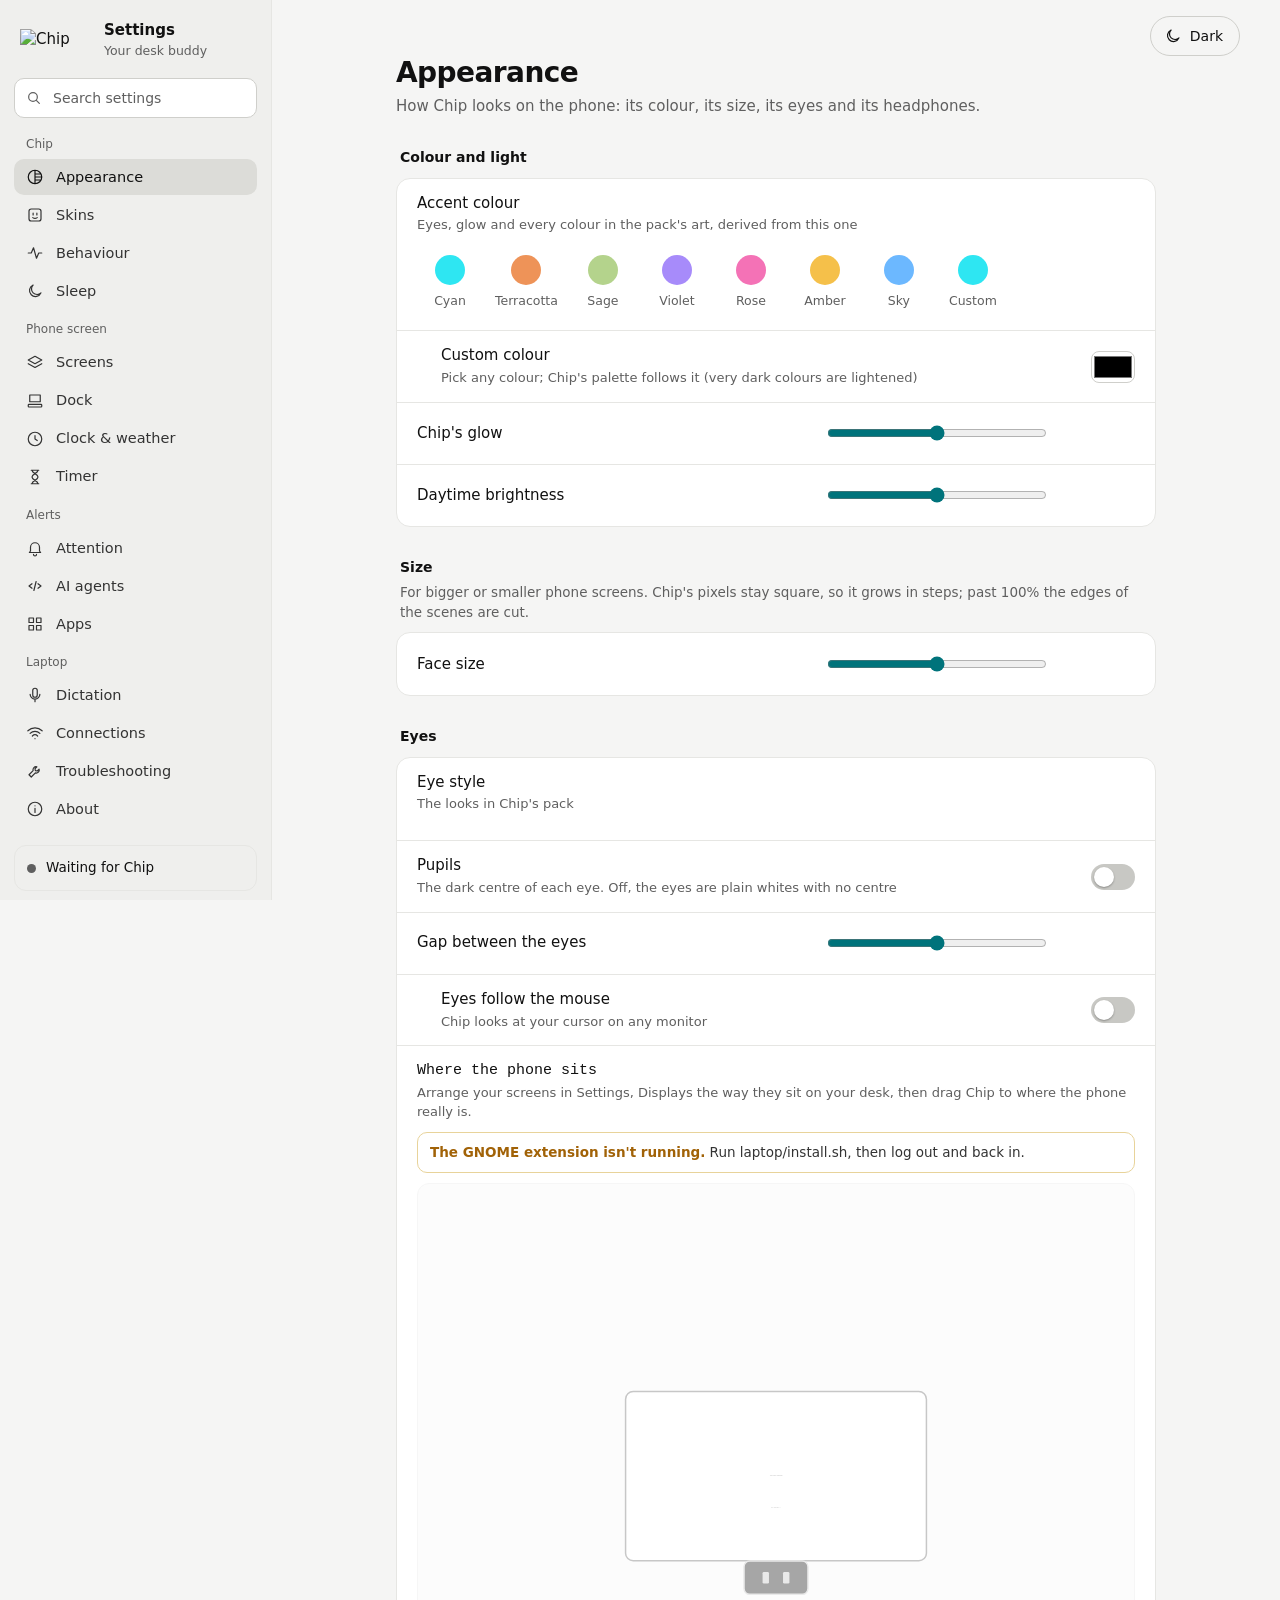
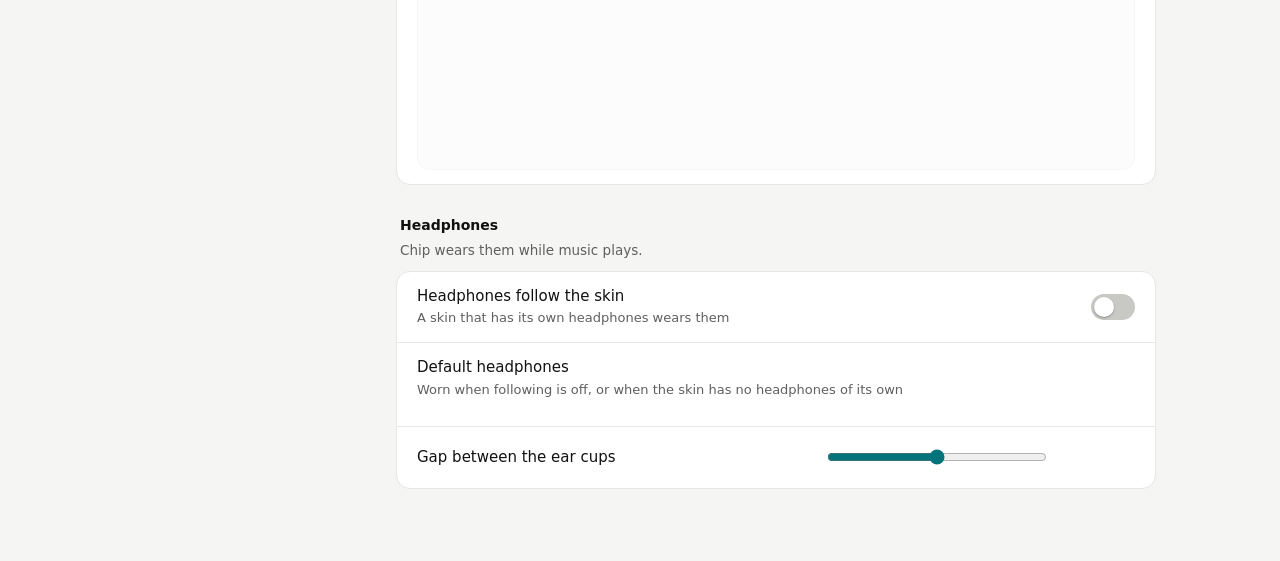
==== laptop/dashboard.html @ 02b7485d "Connection issue fixes" ====
<!doctype html>
<html lang="en" data-theme="dark">
<head>
<meta charset="utf-8">
<meta name="viewport" content="width=device-width, initial-scale=1">
<title>Chip settings</title>
<link rel="icon" href="/logo/chip-dark.png">
<script>
  // the theme before the first paint: the one picked on this page, else the system's
  (() => {
    let t = null;
    try { t = localStorage.getItem("deskbuddy.theme"); } catch (e) { /* storage blocked */ }
    if (t !== "light" && t !== "dark") t = matchMedia("(prefers-color-scheme: light)").matches ? "light" : "dark";
    document.documentElement.dataset.theme = t;
  })();
</script>
<style>
:root[data-theme="dark"] {
  color-scheme: dark;
  --bg: #000; --side: #000; --panel: #0b0b0b; --sunk: #050505; --hover: #131313; --active: #1b1b1b;
  --line: #1d1d1d; --line2: #2e2e2e; --fg: #f3f3f3; --soft: #c9c9c9; --muted: #8e8e8e;
  --accent: #2ee6f2; --accent-soft: #0d3a3d; --track: #2e2e2e; --knob: #9a9a9a; --knob-on: #000;
  --good: #4ade80; --warn: #f5c04a; --warn-line: #5a4716; --bad: #ff6b6b; --bad-line: #5c2222; --shadow: rgba(0, 0, 0, .6);
}
:root[data-theme="light"] {
  color-scheme: light;
  --bg: #f5f5f4; --side: #efefed; --panel: #fff; --sunk: #f5f5f4; --hover: #e6e6e3; --active: #dcdcd8;
  --line: #e6e6e3; --line2: #cfcfcb; --fg: #111; --soft: #333; --muted: #5f5f5f;
  --accent: #00737b; --accent-soft: #c9ecee; --track: #c8c8c4; --knob: #fff; --knob-on: #fff;
  --good: #15803d; --warn: #a16207; --warn-line: #e8d39a; --bad: #c62828; --bad-line: #efb4b4; --shadow: rgba(0, 0, 0, .18);
}
:root { --chip: #2ee6f2; --custom: #2ee6f2; --mono: ui-monospace, "Ubuntu Mono", "SF Mono", Menlo, Consolas, monospace; }
* { box-sizing: border-box; }
[hidden] { display: none !important; }
html { background: var(--bg); }
body { margin: 0; color: var(--fg); background: var(--bg); font: 15px/1.45 system-ui, "Ubuntu", "Cantarell", "Segoe UI", sans-serif; -webkit-font-smoothing: antialiased; }
button, input, select, textarea { font: inherit; color: inherit; }
button { cursor: pointer; }
a { color: var(--accent); }
code { font-family: var(--mono); font-size: .92em; }
:focus-visible { outline: 2px solid var(--accent); outline-offset: 2px; }
:root[data-theme="dark"] .only-light, :root[data-theme="light"] .only-dark { display: none !important; }

/* ---------- layout: the sidebar of topics and one page at a time */
.shell { display: flex; align-items: flex-start; min-height: 100vh; }
.side {
  position: sticky; top: 0; flex: none; width: 272px; height: 100vh; overflow-y: auto; display: flex; flex-direction: column; gap: 18px;
  padding: 20px 14px 16px; background: var(--side); border-right: 1px solid var(--line); scrollbar-width: thin; scrollbar-color: var(--line2) transparent;
}
.brand { display: flex; align-items: center; gap: 14px; padding: 0 6px; color: inherit; text-decoration: none; }
.brand img { width: 70px; height: auto; display: block; }
.brand b { display: block; font-size: 15px; font-weight: 600; }
.brand small { display: block; font-size: 12.5px; color: var(--muted); }
.search { position: relative; display: block; }
.search svg { position: absolute; left: 12px; top: 50%; transform: translateY(-50%); color: var(--muted); pointer-events: none; }
.field, .search input {
  width: 100%; min-height: 40px; padding: 8px 12px; border-radius: 10px; border: 1px solid var(--line2); background: var(--sunk);
  color: var(--fg); font-size: 14px; min-width: 0;
}
.search input { padding-left: 38px; background: var(--panel); }
::placeholder { color: var(--muted); opacity: 1; }
.navwrap { display: flex; flex-direction: column; gap: 12px; }
.navgrp { display: flex; flex-direction: column; gap: 2px; }
.navlabel { padding: 0 12px 4px; font-size: 12px; font-weight: 500; color: var(--muted); }
.nav {
  display: flex; align-items: center; gap: 12px; min-height: 36px; padding: 7px 12px; border-radius: 10px;
  color: var(--soft); text-decoration: none; font-size: 14.5px;
}
.nav svg { flex: none; }
.nav:hover { background: var(--hover); color: var(--fg); }
.nav[aria-current="page"] { background: var(--active); color: var(--fg); font-weight: 500; }
.nomatch { margin: 0; padding: 0 12px; font-size: 13.5px; color: var(--muted); }
.sidestatus { margin-top: auto; display: block; color: inherit; text-decoration: none; border-radius: 12px; }
.status { display: flex; align-items: flex-start; gap: 10px; padding: 12px; border-radius: 12px; border: 1px solid var(--line); }
.sidestatus:hover .status { background: var(--hover); }
.status .dot { flex: none; width: 9px; height: 9px; margin-top: 6px; border-radius: 50%; background: var(--muted); }
.status.on .dot { background: var(--good); }
.status b { display: block; font-weight: 500; font-size: 13.5px; }
.status span { display: block; color: var(--muted); font-size: 12.5px; overflow-wrap: anywhere; }
.status .sync.ok { color: var(--good); }
.status .sync.wait { color: var(--warn); }

.main { flex: 1; min-width: 0; padding: 0 40px; }
.topbar { display: flex; justify-content: flex-end; align-items: center; gap: 12px; padding: 16px 0 0; }
.updbar { margin-right: auto; display: flex; align-items: center; gap: 10px; padding: 6px 6px 6px 14px; border-radius: 10px;
  border: 1px solid var(--line2); font-size: 13.5px; color: var(--soft); }
.updbar b { color: var(--fg); font-weight: 500; }
.updbar .chip { min-height: 30px; padding: 4px 12px; }
a.chip { text-decoration: none; }
#upd-notes { margin: 0; padding: 10px 12px; max-height: 260px; overflow: auto; border-radius: 10px; background: var(--sunk);
  border: 1px solid var(--line); font-family: inherit; font-size: 13.5px; line-height: 1.5; white-space: pre-wrap; overflow-wrap: anywhere; color: var(--soft); }
.themebtn {
  display: inline-flex; align-items: center; gap: 8px; min-height: 40px; padding: 7px 16px 7px 13px; border-radius: 20px;
  border: 1px solid var(--line2); background: transparent; font-size: 14px;
}
.themebtn:hover { border-color: var(--muted); }
.page { max-width: 760px; margin: 0 auto; padding: 0 0 72px; display: flex; flex-direction: column; gap: 30px; }
.phead h1 { margin: 0; font-size: 28px; font-weight: 600; letter-spacing: -.02em; line-height: 1.2; }
.phead p { margin: 6px 0 0; max-width: 640px; color: var(--muted); }

/* ---------- groups: a heading over a boxed list of rows */
.grp { display: flex; flex-direction: column; gap: 10px; }
.grp > h2 { margin: 0; padding: 0 4px; font-size: 14px; font-weight: 600; }
.grp > .gnote { margin: -4px 0 0; padding: 0 4px; font-size: 13.5px; color: var(--muted); }
.grp > .blocked { display: none; margin: 0; padding: 14px 20px; border: 1px dashed var(--line2); border-radius: 14px; font-size: 13.5px; color: var(--muted); }
.grp.dim > .panel { display: none; }
.grp.dim > .blocked { display: block; }
.panel { background: var(--panel); border: 1px solid var(--line); border-radius: 14px; overflow: hidden; }
.panel > * { padding: 14px 20px; }
.panel > :not(:first-child) { border-top: 1px solid var(--line); }
.panel > .flush { padding: 0; }

/* ---------- rows, switches, sliders, choices */
.row { display: flex; align-items: center; gap: 10px 20px; min-height: 62px; margin: 0; cursor: pointer; }
.row .txt { flex: 1; min-width: 0; display: flex; flex-direction: column; gap: 2px; }
.row .txt b { font-weight: 500; font-size: 15px; }
.row .txt small { color: var(--muted); font-size: 13px; }
.row.big .txt b { font-size: 16px; font-weight: 600; }
.panel > .row.sub { padding-left: 44px; }
.row.sub.dim { display: none; }
.dim { opacity: .45; }
.grp.dim { opacity: 1; }
.row.nocap { opacity: .45; cursor: default; }
.row .only { align-self: flex-start; margin-top: 2px; font-size: 11.5px; font-style: normal; padding: 1px 8px; border-radius: 6px; border: 1px solid var(--line2); color: var(--muted); }
.row.range, .row.choice, .row.multi { cursor: default; flex-wrap: wrap; }
.row.range .txt, .row.choice .txt { flex: 1 1 200px; }
.row.range .ctl { display: flex; align-items: center; gap: 14px; }
.row.range input { width: 220px; max-width: 100%; }
.row.range output { min-width: 74px; text-align: right; font-family: var(--mono); font-size: 13.5px; color: var(--soft); }
.row.multi { flex-direction: column; align-items: stretch; gap: 12px; }
.sw {
  appearance: none; -webkit-appearance: none; flex: none; position: relative; width: 44px; height: 26px; margin: 0; border: 0; border-radius: 13px;
  background: var(--track); cursor: pointer; transition: background .15s;
}
.sw::after {
  content: ""; position: absolute; top: 3px; left: 3px; width: 20px; height: 20px; border-radius: 50%;
  background: var(--knob); box-shadow: 0 1px 2px rgba(0, 0, 0, .3); transition: transform .15s, background .15s;
}
.sw:checked { background: var(--accent); }
.sw:checked::after { transform: translateX(18px); background: var(--knob-on); }
.sw:disabled { cursor: default; }
input[type=range] { accent-color: var(--accent); cursor: pointer; margin: 0; }
input[type=range]:disabled { cursor: default; }
.picker { width: 44px; height: 32px; padding: 0; border: 1px solid var(--line2); border-radius: 8px; background: none; cursor: pointer; }
.pick, .seg, .chips { display: flex; flex-wrap: wrap; gap: 6px; }

/* buttons: plain outline; pressed or primary = inverted; danger = red outline */
.chip {
  display: inline-flex; align-items: center; justify-content: center; gap: 6px; min-height: 36px; padding: 6px 14px; border-radius: 9px;
  border: 1px solid var(--line2); background: transparent; color: var(--fg); font-size: 13.5px; white-space: nowrap;
}
.chip:hover { border-color: var(--muted); }
.chip[aria-pressed="false"] { color: var(--soft); }
.chip[aria-pressed="true"], .chip.go { background: var(--fg); border-color: var(--fg); color: var(--bg); }
.chip.danger { color: var(--bad); border-color: var(--bad-line); }
.chip.danger:hover { border-color: var(--bad); }
.chip:disabled { opacity: .4; cursor: default; }
.acts { display: flex; flex-wrap: wrap; gap: 8px; }
.hint { margin: 0; color: var(--muted); font-size: 13px; }
.warnbox { margin: 0; padding: 10px 12px; border-radius: 10px; border: 1px solid var(--warn-line); color: var(--soft); font-size: 13.5px; }
.warnbox b:first-child { color: var(--warn); font-weight: 600; }
.lbl { display: block; font-weight: 500; font-size: 15px; }
.sublbl { display: block; color: var(--muted); font-size: 13px; margin-top: 2px; }
.blk { display: flex; flex-direction: column; gap: 12px; }
.line { display: flex; flex-wrap: wrap; gap: 8px; align-items: center; }
.line > input { flex: 1 1 220px; }
.line > label { flex: none; width: 80px; color: var(--soft); font-size: 13.5px; }
details > summary { list-style: none; cursor: pointer; }
details > summary::-webkit-details-marker { display: none; }
.chev { flex: none; color: var(--muted); transition: transform .15s; }
details[open] .chev { transform: rotate(180deg); }
.panel > details { padding: 0; }
.panel > details > summary { display: flex; align-items: center; gap: 16px; min-height: 62px; padding: 14px 20px; }
.panel > details > summary .txt { flex: 1; min-width: 0; }
.panel > details > .body { display: flex; flex-direction: column; gap: 12px; padding: 0 20px 18px; }

/* ---------- appearance: accent swatches, eye styles, headphone cards, previews */
.swatches { display: flex; flex-direction: column; gap: 14px; }
.swatches .pick { gap: 6px 8px; }
.swb { display: flex; flex-direction: column; align-items: center; gap: 7px; min-width: 66px; padding: 6px 4px; border: 0; border-radius: 10px; background: transparent; }
.swb i { width: 30px; height: 30px; border-radius: 50%; transition: box-shadow .15s; }
.swb span { font-size: 12.5px; color: var(--muted); }
.swb[aria-pressed="true"] i { box-shadow: 0 0 0 2px var(--panel), 0 0 0 4px var(--fg); }
.swb[aria-pressed="true"] span { color: var(--fg); }
.swb:hover span { color: var(--fg); }
.eyes { display: flex; flex-direction: column; gap: 12px; }
.eyes.paused .styles { opacity: .45; }
.styles { display: grid; grid-template-columns: repeat(auto-fit, minmax(150px, 1fr)); gap: 10px; }
.styles .chip { display: block; height: auto; padding: 10px 12px; border-radius: 12px; text-align: left; white-space: normal; }
.styles .chip b { display: block; font-weight: 600; font-size: 14.5px; }
.styles .chip small { display: block; margin-top: 2px; color: var(--muted); font-size: 12.5px; line-height: 1.35; }
.styles .chip[aria-pressed="true"] { background: var(--active); color: var(--fg); border-color: var(--fg); box-shadow: 0 0 0 1px var(--fg); }
.phones { display: flex; flex-direction: column; gap: 12px; }
.phones .styles .chip { padding: 8px; }
.phones .styles .chip .look { margin: 0 0 8px; }
.look { position: relative; width: 100%; aspect-ratio: 16 / 9; overflow: hidden; margin: 4px 0; border-radius: 10px; background: #000; border: 1px solid var(--line2); }
.look iframe { position: absolute; left: 0; top: 0; width: 640px; height: 360px; border: 0; transform-origin: 0 0; pointer-events: none; background: #000; }

/* ---------- gaze map */
.gaze { display: flex; flex-direction: column; gap: 10px; }
.gaze svg { display: block; width: 100%; height: auto; border-radius: 12px; background: var(--sunk); border: 1px solid var(--line); user-select: none; -webkit-user-select: none; }
.gaze.off svg { filter: grayscale(1); opacity: .35; pointer-events: none; }
.gaze .miss { display: none; }
.gaze.off .miss { display: block; }
.gaze.dim { display: none; }
.gaze .mon { fill: var(--panel); stroke: var(--line2); stroke-width: 1.5; vector-effect: non-scaling-stroke; }
.gaze .mon.pri { stroke: var(--muted); }
.gaze .lbl { fill: var(--soft); text-anchor: middle; font-family: var(--mono); }
.gaze .lbl.sub { fill: var(--muted); }
.gaze .body { fill: #000; stroke: var(--chip); stroke-width: 1.5; vector-effect: non-scaling-stroke; }
.gaze .scr { fill: #000; }
.gaze .eye { fill: var(--chip); }
.gaze .cur { fill: var(--fg); }
.gaze .grab { cursor: grab; touch-action: none; }
.gaze .grab.on { cursor: grabbing; }
.gaze .grab .hit { fill: transparent; }

/* ---------- sleep */
.sleephead { display: flex; flex-direction: column; gap: 14px; }
.sleephead .big { display: flex; align-items: baseline; justify-content: space-between; gap: 6px 16px; flex-wrap: wrap; }
.sleephead .big b { font-family: var(--mono); font-weight: 500; font-size: 22px; }
.sleephead .big span { color: var(--muted); font-size: 13.5px; }
.timeline { position: relative; height: 30px; margin-bottom: 20px; border-radius: 8px; background: var(--sunk); border: 1px solid var(--line); }
.timeline .span { position: absolute; top: 0; bottom: 0; background: var(--accent-soft); }
.timeline .now { position: absolute; top: -4px; bottom: -4px; width: 2px; background: var(--fg); z-index: 1; }
.timeline .ticks { position: absolute; left: 0; right: 0; top: 100%; display: flex; justify-content: space-between; margin-top: 4px; font-family: var(--mono); font-size: 11.5px; color: var(--muted); }
.legend { display: flex; gap: 16px; font-size: 12.5px; color: var(--muted); }
.legend span { display: inline-flex; align-items: center; gap: 6px; }
.legend i { width: 12px; height: 12px; border-radius: 3px; background: var(--accent-soft); border: 1px solid var(--line2); }
.legend i.now { width: 2px; border: 0; border-radius: 0; background: var(--fg); }
.times { display: grid; grid-template-columns: 1fr 1fr; gap: 12px; }
.times label { display: flex; flex-direction: column; gap: 6px; color: var(--soft); font-size: 13px; }
.times input { font-family: var(--mono); font-size: 16px; }

/* ---------- dock */
.dockmock { display: flex; flex-wrap: wrap; gap: 10px; }
.pod { flex: 1 1 190px; display: flex; flex-direction: column; gap: 10px; padding: 12px; border-radius: 12px; background: var(--sunk); border: 1px solid var(--line); }
.pod > small { color: var(--muted); font-size: 12.5px; }
.pod > div { display: flex; flex-wrap: wrap; gap: 6px; }
.pod .chip[aria-pressed="false"] { color: var(--muted); text-decoration: line-through; }

/* ---------- attention, AI agents, apps */
.attn ul { list-style: none; margin: 8px 0 0; padding: 0; display: flex; flex-direction: column; gap: 6px; }
.attn li { display: flex; gap: 10px; align-items: baseline; font-size: 13.5px; color: var(--soft); min-width: 0; }
.attn li time { flex: none; width: 66px; color: var(--muted); font-size: 12.5px; }
.attn li b { flex: none; font-weight: 600; color: var(--fg); }
.attn li span { min-width: 0; overflow: hidden; text-overflow: ellipsis; white-space: nowrap; }
.attn li.none { color: var(--muted); }
.attn .kind { flex: none; font-size: 11.5px; padding: 1px 7px; border-radius: 6px; border: 1px solid var(--line2); color: var(--muted); }
.applist { display: flex; flex-direction: column; }
.applist:empty::before { content: "No apps yet. They show up here once they've sent a notification."; padding: 16px 20px; color: var(--muted); font-size: 13.5px; }
.applist > .none { padding: 16px 20px; color: var(--muted); font-size: 13.5px; }
.app { display: flex; align-items: center; flex-wrap: wrap; gap: 10px 14px; min-height: 64px; padding: 12px 20px; }
.app + .app { border-top: 1px solid var(--line); }
.app .nm { flex: 1 1 200px; min-width: 0; }
.app .nm b { display: block; font-weight: 500; font-size: 15px; overflow: hidden; text-overflow: ellipsis; white-space: nowrap; }
.app .nm small { color: var(--muted); font-size: 13px; overflow-wrap: anywhere; }
.app .ai { font-size: 11px; font-weight: 500; padding: 1px 7px; border-radius: 6px; border: 1px solid var(--line2); color: var(--soft); margin-left: 8px; vertical-align: 1px; }
.app select { flex: none; min-height: 36px; padding: 6px 10px; border-radius: 9px; background: var(--sunk); border: 1px solid var(--line2); color: var(--fg); font-size: 13.5px; }
.app select.set { border-color: var(--fg); }

/* ---------- weather place */
.place { display: flex; flex-direction: column; gap: 12px; }
.place .cur { margin: 0; color: var(--soft); font-size: 14.5px; }
.place .find { display: flex; flex-wrap: wrap; gap: 8px; }
.place .find input { flex: 1 1 240px; }
.place ul { list-style: none; margin: 0; padding: 0; display: flex; flex-direction: column; gap: 6px; }
.place ul:empty { display: none; }
.place li button { width: 100%; justify-content: flex-start; }
.place li small { color: var(--muted); margin-left: 6px; }
.place .none { margin: 0; color: var(--muted); font-size: 13px; }

/* ---------- dictation */
.stt .cur { color: var(--muted); font-size: 13px; }
.stt .langs { max-height: 200px; overflow: auto; display: flex; flex-wrap: wrap; gap: 6px; padding: 2px; }
.stt .langs .chip { min-height: 32px; padding: 4px 11px; font-size: 13px; }
.stt .langs .chip.off { opacity: .45; }
.stt .warn { padding: 10px 12px; border-radius: 10px; border: 1px solid var(--warn-line); color: var(--soft); font-size: 13px; }
.stt .missing { display: flex; gap: 8px; align-items: baseline; flex-wrap: wrap; opacity: .6; font-size: 12.5px; margin: 4px 0; }
.stt .missing b { font-weight: 500; flex: none; min-width: 130px; }
.stt code { font-size: 11.5px; color: var(--soft); word-break: break-all; user-select: all; }
.stt .res { display: block; color: var(--muted); font-size: 13px; }
.stt .res.ok { color: var(--good); }
.stt .res.bad { color: var(--bad); }

/* ---------- skins */
.mk .step { display: flex; flex-direction: column; gap: 12px; }
.mk h3 { display: flex; align-items: center; gap: 12px; margin: 0; font-size: 15px; font-weight: 500; }
.mk h3 i {
  flex: none; display: inline-flex; align-items: center; justify-content: center; width: 26px; height: 26px; border-radius: 50%;
  border: 1px solid var(--line2); font: 500 12.5px/1 var(--mono); font-style: normal; color: var(--soft);
}
.mk textarea {
  display: block; width: 100%; padding: 10px 12px; border-radius: 10px; background: var(--sunk); border: 1px solid var(--line2); color: var(--soft);
  font: 12.5px/1.45 var(--mono); resize: vertical;
}
.mk ol.howto { margin: 0; padding-left: 20px; color: var(--soft); font-size: 13.5px; display: flex; flex-direction: column; gap: 4px; }
.mk input[type=file] { max-width: 100%; color: var(--soft); font-size: 13.5px; }
.mk input[type=file]::file-selector-button {
  min-height: 36px; padding: 6px 14px; margin-right: 12px; border-radius: 9px; background: transparent; border: 1px solid var(--line2); color: var(--fg); cursor: pointer;
}
.mk .res-head { margin: 0; font-weight: 600; }
.mk .res-head.good { color: var(--good); }
.mk .res-head.bad { color: var(--bad); }
.mk ol.errs { margin: 0; padding-left: 22px; display: flex; flex-direction: column; gap: 8px; font-size: 13.5px; color: var(--soft); }
.mk ol.errs code { color: var(--fg); font-size: 12px; overflow-wrap: anywhere; }
.mk ol.errs span, .mk ol.errs small { overflow-wrap: anywhere; }
.mk ol.errs small { display: block; margin-top: 2px; color: var(--muted); font-size: 12.5px; }
.mk details { color: var(--soft); font-size: 13px; }
.mk details summary { color: var(--muted); }
.mk details ul { margin: 6px 0 0; padding-left: 20px; overflow-wrap: anywhere; }
#mk-out { display: flex; flex-direction: column; gap: 10px; }
.skin-row { display: flex; align-items: center; gap: 8px; min-height: 52px; padding: 8px 0; flex-wrap: wrap; }
.skin-row + .skin-row, .hp-maker + .skin-row, .skin-row + .hp-maker { border-top: 1px solid var(--line); }
.skin-row .txt { flex: 1; min-width: 140px; }
.skin-row b { display: block; font-weight: 500; font-size: 15px; overflow-wrap: anywhere; }
.skin-row small { display: block; color: var(--muted); font-size: 13px; overflow-wrap: anywhere; }
.skin-row .tag { font-size: 11.5px; font-weight: 500; padding: 1px 8px; border-radius: 6px; border: 1px solid var(--line2); color: var(--soft); }
.skin-row .ask { color: var(--bad); font-size: 13.5px; }
.skin-row input, .mk .name input { flex: 1; min-width: 140px; min-height: 36px; padding: 6px 10px; border-radius: 9px; background: var(--sunk); border: 1px solid var(--line2); color: var(--fg); max-width: 320px; }
.mk .name { display: flex; flex-direction: column; gap: 6px; font-size: 13px; color: var(--soft); }
.hp-maker { display: flex; flex-direction: column; gap: 14px; padding: 14px 0 16px; }
.mk .empty { margin: 0; color: var(--muted); font-size: 13.5px; }

/* ---------- connections */
.conn.mask dd.sens, .conn.mask #conn-why, .conn.mask #conn-msg, .conn.mask #conn-nets, .conn.mask #conn-ip, .conn.mask #conn-pre, .conn.mask #conn-origin { filter: blur(6px); user-select: none; transition: filter .15s; }
.conn.mask #conn-ip::placeholder { color: transparent; }
.conn.mask .ph-ip { filter: blur(6px); user-select: none; transition: filter .15s; }
#conn-phones { display: flex; flex-direction: column; gap: 10px; }
.ph { display: flex; flex-wrap: wrap; align-items: center; gap: 10px 14px; padding: 12px 14px; border-radius: 10px; background: var(--sunk); border: 1px solid var(--line); }
.ph.active { border-color: var(--line2); }
.ph .who { flex: 1 1 220px; min-width: 0; display: flex; flex-direction: column; gap: 3px; }
.ph .nm { align-self: flex-start; max-width: 100%; padding: 0; border: 0; background: none; color: var(--fg); font: 500 15px/1.3 inherit; font-family: inherit; text-align: left; cursor: text; overflow-wrap: anywhere; }
.ph .nm:hover { text-decoration: underline dotted; text-underline-offset: 3px; }
.ph input.nm { padding: 4px 8px; border-radius: 8px; border: 1px solid var(--line2); background: var(--bg); width: 100%; max-width: 260px; }
.ph small { color: var(--muted); font-size: 12.5px; overflow-wrap: anywhere; }
.ph .badge { flex: none; padding: 2px 9px; border-radius: 99px; border: 1px solid var(--line2); color: var(--muted); font-size: 12px; }
.ph .badge.good { color: var(--good); border-color: var(--good); }
.ph .badge.warn { color: var(--warn); border-color: var(--warn); }
.ph .acts { display: flex; gap: 8px; flex-wrap: wrap; }
#conn-phones .none { color: var(--muted); font-size: 13.5px; margin: 0; }
#conn-phask { margin-top: 10px; }
#conn-pc, #conn-laptop { display: flex; flex-direction: column; gap: 12px; }
#conn-pc .acts, #conn-laptop .acts { display: flex; gap: 8px; flex-wrap: wrap; }
#conn-pc pre { margin: 0; }
#conn-pc .auto, #conn-laptop .auto { display: flex; align-items: center; gap: 14px; justify-content: space-between; }
#conn-pc .auto .txt, #conn-laptop .auto .txt { display: flex; flex-direction: column; gap: 2px; }
#conn-pc .auto small, #conn-pc .hint, #conn-laptop .auto small, #conn-laptop .hint { color: var(--muted); font-size: 12.5px; margin: 0; }
#conn-ready ol { margin: 0 0 8px; padding-left: 20px; color: var(--soft); font-size: 13.5px; display: flex; flex-direction: column; gap: 4px; }
.conn .st { display: flex; flex-direction: column; gap: 6px; }
.conn .st-head { display: flex; align-items: center; gap: 10px; }
.conn .st-head i { flex: none; width: 10px; height: 10px; border-radius: 50%; background: var(--bad); }
.conn .st.up .st-head i { background: var(--good); }
.conn .st.wait .st-head i { background: var(--warn); }
.conn .st-head span { flex: 1; font-weight: 600; font-size: 17px; }
#conn-eye { background: transparent; border-color: var(--line2); color: var(--fg); }
#conn-eye:hover { border-color: var(--muted); }
.conn .st-why { margin: 0; color: var(--muted); font-size: 13.5px; overflow-wrap: anywhere; }
.conn .st-why:empty { display: none; }
.conn dl { display: grid; grid-template-columns: minmax(110px, 150px) minmax(0, 1fr); gap: 8px 16px; margin: 8px 0 0; padding: 12px 14px; border-radius: 10px;
  background: var(--sunk); border: 1px solid var(--line); font-size: 13.5px; }
.conn dl:empty { display: none; }
.conn dt { color: var(--muted); }
.conn dd { margin: 0; color: var(--fg); overflow-wrap: anywhere; }
.conn dd small { color: var(--muted); font-size: 12px; }
.conn dd code, .conn .cmd { font: 12.5px/1.45 var(--mono); color: var(--fg); }
.conn dd.good { color: var(--good); } .conn dd.warn { color: var(--warn); } .conn dd.bad { color: var(--bad); }
.conn pre { margin: 0; padding: 10px 12px; border-radius: 10px; background: var(--sunk); border: 1px solid var(--line); color: var(--soft);
  font: 12.5px/1.5 var(--mono); white-space: pre-wrap; overflow-wrap: anywhere; max-height: 260px; overflow: auto; }
.conn .ipline { display: flex; gap: 8px; flex: 1 1 260px; justify-content: flex-end; }
.conn .ipline input { flex: 1 1 auto; max-width: 240px; font-family: var(--mono); }
.conn input[type=number] { width: 140px; font-family: var(--mono); }
.conn .nets { display: flex; flex-wrap: wrap; gap: 6px; align-items: center; }
.conn .nets .chip b { font-weight: 400; color: var(--muted); }
.conn .nets .none { color: var(--muted); font-size: 13.5px; }
.conn .row.netrow { flex-direction: column; align-items: stretch; gap: 12px; cursor: default; }
.conn .ask { display: flex; flex-direction: column; gap: 10px; padding: 12px 14px; border-radius: 10px; border: 1px solid var(--bad-line); color: var(--soft); font-size: 13.5px; }
.conn .count { font-family: var(--mono); font-size: 18px; color: var(--fg); }
.conn .code { letter-spacing: .12em; font-family: var(--mono); }
.conn .step { margin: 0; color: var(--soft); font-size: 13.5px; }
.linkbox { display: flex; flex-direction: column; gap: 8px; padding: 14px 16px; border-radius: 12px; border: 1px solid var(--good); background: var(--sunk); font-size: 14px; }
.linkbox code { font-size: 18px; user-select: all; }
ul.perms { margin: 0; padding-left: 20px; color: var(--soft); font-size: 13.5px; display: flex; flex-direction: column; gap: 4px; }
.conn .cmdbox { padding: 10px 12px; border-radius: 10px; background: var(--sunk); border: 1px solid var(--line2); overflow-wrap: anywhere; user-select: all; }
#conn-wiz { display: flex; flex-direction: column; gap: 12px; }
#conn-wiz:empty { display: none; }

/* ---------- toast */
#toast {
  position: fixed; left: 50%; bottom: 24px; transform: translate(-50%, 16px); opacity: 0; pointer-events: none; transition: .2s; z-index: 9;
  max-width: calc(100vw - 32px); padding: 10px 16px; border-radius: 10px; background: var(--fg); color: var(--bg); font-size: 14px; box-shadow: 0 8px 28px var(--shadow);
}
#toast.show { opacity: 1; transform: translate(-50%, 0); }
#toast.bad { background: var(--bad); color: #fff; }
#reset.armed { background: var(--bad); border-color: var(--bad); color: #fff; }

@media (max-width: 820px) {
  .shell { flex-direction: column; align-items: stretch; }
  .side { position: static; width: auto; height: auto; overflow: visible; border-right: 0; border-bottom: 1px solid var(--line); padding: 16px; gap: 14px; }
  .navwrap { flex-direction: row; gap: 4px; overflow-x: auto; margin: 0 -16px; padding: 0 16px 4px; }
  .navgrp { display: contents; }
  .navlabel { display: none; }
  .nav { flex: none; white-space: nowrap; }
  .sidestatus { margin-top: 0; }
  .main { padding: 0 16px; }
  .topbar { padding-top: 12px; }
  .panel > * { padding-left: 16px; padding-right: 16px; }
  .panel > .row.sub { padding-left: 32px; }
  .times { grid-template-columns: 1fr; }
  .conn dl { grid-template-columns: 1fr; gap: 2px; }
  .conn dd { margin-bottom: 6px; }
}
</style>
</head>
<body>
<div class="shell">
<aside class="side">
  <a class="brand" href="#appearance">
    <img class="only-dark" src="/logo/chip-dark.png" alt="Chip">
    <img class="only-light" src="/logo/chip-light.png" alt="Chip">
    <span><b>Settings</b><small>Your desk buddy</small></span>
  </a>
  <label class="search">
    <svg width="16" height="16" viewBox="0 0 24 24" fill="none" stroke="currentColor" stroke-width="1.8" stroke-linecap="round" aria-hidden="true"><path d="M10.5 4a6.5 6.5 0 1 0 0 13a6.5 6.5 0 0 0 0-13zM15.5 15.5L20 20"/></svg>
    <input type="search" id="nav-q" placeholder="Search settings" aria-label="Search settings" autocomplete="off" spellcheck="false">
  </label>
  <nav class="navwrap" id="nav" aria-label="Settings topics"></nav>
  <p class="nomatch" id="nav-none" hidden></p>
  <a class="sidestatus" href="#connections" title="Connections">
    <div class="status" id="status" role="status">
      <i class="dot"></i>
      <div><b id="st-main">Looking for Chip…</b><span id="st-sub"></span><span class="sync" id="st-sync"></span></div>
    </div>
  </a>
</aside>
<main class="main">
  <div class="topbar">
    <div class="updbar" id="upd-bar" hidden><span>Chip <b id="upd-bar-v"></b> is available</span><a class="chip go" href="#about">See what's new</a></div>
    <button type="button" class="themebtn" id="theme-btn">
      <svg class="only-dark" width="18" height="18" viewBox="0 0 24 24" fill="none" stroke="currentColor" stroke-width="1.6" stroke-linecap="round" aria-hidden="true"><path d="M12 8a4 4 0 1 0 0 8a4 4 0 0 0 0-8zM12 2.5v2M12 19.5v2M2.5 12h2M19.5 12h2M5.3 5.3l1.4 1.4M17.3 17.3l1.4 1.4M5.3 18.7l1.4-1.4M17.3 6.7l1.4-1.4"/></svg>
      <svg class="only-light" width="18" height="18" viewBox="0 0 24 24" fill="none" stroke="currentColor" stroke-width="1.6" stroke-linecap="round" stroke-linejoin="round" aria-hidden="true"><path d="M20 14.5A8 8 0 1 1 9.5 4a6.5 6.5 0 0 0 10.5 10.5z"/></svg>
      <span id="theme-txt">Light</span>
    </button>
  </div>
  <div id="pages"></div>
</main>
</div>
<div id="toast" role="status"></div>

<script>
(() => {
  "use strict";
  const $ = (s, el = document) => el.querySelector(s);
  const $$ = (s, el = document) => Array.from(el.querySelectorAll(s));
  const esc = (s) => String(s).replace(/[&<>"]/g, (c) => ({ "&": "&amp;", "<": "&lt;", ">": "&gt;", '"': "&quot;" }[c]));

  // ---------------------------------------------------------------- pages
  // One page per topic, each a list of groups (a heading over a boxed list of rows). A group with `needs` is replaced by
  // a line saying what to turn on while that switch is off; a row with `needs` is indented under the switch it depends on
  // and hidden while it is off. Every input keeps its data-k / id, so the code further down finds it on any page.
  const sw = (k, label, help = "", needs = "") => ({ k, label, help, needs });
  const big = (k, label, help) => ({ k, label, help, needs: "", big: true });
  const range = (k, label, min, max, step, unit, needs = "", unless = false) => ({ k, label, min, max, step, unit, needs, unless, range: true });
  const choice = (k, label, help, options, needs = "") => ({ k, label, help, options, needs });  // a row of buttons, one per value
  const raw = (html) => ({ raw: html });
  const IDLE = [["curious", "Curious"], ["happyBlip", "Happy"], ["suspicious", "Suspicious"], ["look", "Look around"],
    ["wink", "Wink"], ["whistle", "Whistle"], ["sneeze", "Sneeze"], ["peek", "Peek"], ["spin", "Spin"],
    ["wiggle", "Wiggle"], ["smirkBlip", "Smirk"], ["yawn", "Yawn (away)"], ["bored", "Bored (away)"], ["nod", "Nod off (away)"]];
  const SWATCHES = [["cyan", "Cyan", "#2ee6f2"], ["terracotta", "Terracotta", "#ee9358"], ["sage", "Sage", "#b4d38c"], ["violet", "Violet", "#a78bfa"],
    ["rose", "Rose", "#f472b6"], ["amber", "Amber", "#f5c04a"], ["sky", "Sky", "#6cb8ff"], ["custom", "Custom", "var(--custom)"]];
  const CHEV = `<svg class="chev" width="18" height="18" viewBox="0 0 24 24" fill="none" stroke="currentColor" stroke-width="1.8" stroke-linecap="round" stroke-linejoin="round" aria-hidden="true"><path d="M6 9l6 6l6-6"/></svg>`;
  const summary = (title, sub) => `<summary><span class="txt"><b class="lbl">${title}</b><small class="sublbl">${sub}</small></span>${CHEV}</summary>`;
  const TS = (title, sub, fix) => `<details>${summary(esc(title), esc(sub))}<div class="body"><p class="hint" style="color:var(--soft);font-size:14px">${fix}</p></div></details>`;
  const turnOn = (what, page) => `Turn on ${what}${page ? ` on the <a href="#${page}">${page[0].toUpperCase() + page.slice(1)}</a> page` : " above"} to change these.`;

  // the bits of markup the code below fills in (all text from the pack, the bridge or the user goes in via esc() or textContent)
  const SWATCH_HTML = `<div class="swatches"><span><b class="lbl">Accent colour</b><small class="sublbl">Eyes, glow and every colour in the pack's art, derived from this one</small></span>` +
    `<div class="pick" role="group" aria-label="Accent colour">` + SWATCHES.map(([v, label, c]) =>
      `<button class="swb" data-k="accent" data-v="${v}" aria-pressed="false"><i style="background:${c}"></i><span>${label}</span></button>`).join("") + `</div></div>`;
  const EYES_HTML = `<div class="eyes" id="eyes"><span><b class="lbl">Eye style</b><small class="sublbl">The looks in Chip's pack</small></span>` +
    `<p class="warnbox" id="eyes-skin" hidden><b>A custom skin is on,</b> so Chip's own looks are paused. Use “Back to Chip's own look” on the <a href="#skins">Skins</a> page to switch them on again.</p>` +
    `<div class="styles" id="eye-styles"></div></div>`;
  const PUPIL_HTML = `<div class="row choice sub" id="pupil-row" hidden><span class="txt"><b>Pupil size</b><small>The dark centre that follows your cursor</small></span>` +
    `<div class="pick" id="pupil-pick"></div></div>`;
  const PHONES_HTML = `<div class="phones" id="phones"><span><b class="lbl">Default headphones</b>` +
    `<small class="sublbl">Worn when following is off, or when the skin has no headphones of its own</small></span><div class="styles" id="phones-pick"></div></div>`;
  // the monitor setup (filled in by the gaze map code): hidden with the mouse-follow toggle off, and with pupils off
  const GAZE_HTML = `<div class="gaze off" id="gaze" data-needs="showPupils"><span><b class="lbl">Where the phone sits</b>` +
    `<small class="sublbl">Arrange your screens in Settings, Displays the way they sit on your desk, then drag Chip to where the phone really is.</small></span>` +
    `<p class="warnbox miss"><b>The GNOME extension isn't running.</b> Run laptop/install.sh, then log out and back in.</p>` +
    `<svg id="gaze-map" role="img" aria-label="Your screens and where the phone sits"></svg></div>`;
  const SLEEP_HTML = `<div class="sleephead">` +
    `<div class="big"><b id="sl-range">11:00 PM → 6:30 AM</b><span id="sl-len"></span></div>` +
    `<div class="timeline" id="timeline" aria-hidden="true"><i class="now" id="tl-now"></i>` +
    `<div class="ticks"><span>12 AM</span><span>6 AM</span><span>12 PM</span><span>6 PM</span><span>12 AM</span></div></div>` +
    `<div class="legend" aria-hidden="true"><span><i></i>Asleep</span><span><i class="now"></i>Now</span></div>` +
    `<div class="times"><label>Goes to sleep<input type="time" class="field" data-k="sleepAt" required></label>` +
    `<label>Wakes up<input type="time" class="field" data-k="wakeAt" required></label></div>` +
    `<div class="chips" id="presets" role="group" aria-label="Sleep presets"></div></div>`;
  const DOCK = [
    ["Time & outside", [["dockTime", "Time"], ["dockWeather", "Weather"], ["dockAqi", "AQI"]]],
    ["Laptop", [["dockCpu", "CPU"], ["dockLaptopTemp", "Temp"], ["dockLaptopBattery", "Battery"]]],
    ["Phone", [["dockPhoneBattery", "Battery"], ["dockPhoneTemp", "Temp"]]],
  ];
  const DOCK_HTML = `<div class="dockmock">` + DOCK.map(([name, items]) =>
    `<div class="pod" role="group" aria-label="${name}"><small>${name}</small><div>` +
    items.map(([k, label]) => `<button class="chip" data-k="${k}" aria-pressed="true">${label}</button>`).join("") +
    `</div></div>`).join("") + `</div>`;
  const PLACE_HTML = `<div class="place"><p class="cur" id="place-cur"></p><form class="find" id="place-form">` +
    `<input type="search" class="field" id="place-q" placeholder="Search a city, e.g. Mumbai" autocomplete="off" aria-label="Search for a city">` +
    `<button class="chip go" id="place-go">Search</button></form><ul id="place-res"></ul><p class="none" id="place-none" hidden></p>` +
    `<div class="acts"><button class="chip" id="place-reset" type="button">Use the default place</button></div></div>`;
  const SKIN_STEPS = `<div class="step"><h3><i>1</i>Make a face for any character</h3>` +
    `<ol class="howto"><li>Click <b>Copy prompt</b> below.</li>` +
    `<li>Paste it into any AI chat (ChatGPT, Gemini, Claude…).</li>` +
    `<li>Under it, describe your character, pet or yourself, and attach any pictures or art. Name it if you like.</li>` +
    `<li>Download the JSON file the AI makes (or copy its code block).</li>` +
    `<li>Upload it in step 2, check it, then click <b>Use on Chip</b>.</li></ol>` +
    `<textarea id="mk-prompt" readonly rows="6" aria-label="Master prompt for your AI chat">Loading the prompt…</textarea>` +
    `<div class="acts"><button class="chip go" id="mk-copy" disabled>Copy prompt</button></div>` +
    `<p class="hint">Works for phones and tablets, landscape or portrait. Your photos go only to that chatbot; Chip only receives the finished JSON.</p></div>` +
    `<div class="step"><h3><i>2</i>Upload the result</h3><input type="file" id="mk-file" accept=".json,application/json,text/plain" aria-label="Skin JSON file">` +
    `<textarea id="mk-paste" rows="3" spellcheck="false" placeholder="…or paste the JSON your AI sent" aria-label="Paste the skin JSON"></textarea>` +
    `<div class="acts"><button class="chip" id="mk-check">Check it</button></div></div>` +
    `<div class="step" id="mk-result" hidden><h3><i>3</i>Result</h3><div id="mk-out"></div></div>`;
  const SKIN_LIST = `<div class="blk"><div id="mk-list"></div><div class="acts"><button class="chip" id="mk-own">Back to Chip's own look</button></div></div>`;
  const STT_ENGINES = `<p class="hint">Phone: offline, about 6 s a sentence, and the laptop stays free. Laptop: offline, about 2 s, with a bigger model. ` +
    `Cloud API: the fastest, but your audio goes to the provider.</p>`;
  const STT_PHONE = `<p class="hint" data-stt-show="phone">Needs the phone's speech engine: once, in Termux on the phone, run <code>bash ~/deskbuddy/stt-setup.sh</code> ` +
    `(about 10 minutes, optional). Without it, pick Laptop or Cloud API.</p>`;
  const STT_LANG = `<div class="blk"><span><b class="lbl">Language</b><small class="sublbl cur" id="stt-cur"></small></span>` +
    `<label class="search"><svg width="16" height="16" viewBox="0 0 24 24" fill="none" stroke="currentColor" stroke-width="1.8" stroke-linecap="round" aria-hidden="true"><path d="M10.5 4a6.5 6.5 0 1 0 0 13a6.5 6.5 0 0 0 0-13zM15.5 15.5L20 20"/></svg>` +
    `<input type="search" id="stt-q" placeholder="Search languages, e.g. Hindi or ja" autocomplete="off" aria-label="Search languages" style="background:var(--sunk)"></label>` +
    `<div class="langs" id="stt-langs"></div><div class="warn" id="stt-warn" hidden></div></div>`;
  const STT_LAPTOP = `<div class="blk"><span><b class="lbl">Model</b><small class="sublbl">Bigger models understand more but are slower. Automatic uses small, or base in fast mode.</small></span>` +
    `<div class="seg" id="stt-models"></div><div id="stt-missing"></div></div>`;
  const STT_CLOUD = `<div class="blk"><span><b class="lbl">Provider</b></span><div class="seg" id="stt-providers"></div>` +
    `<div id="stt-model-pick" class="seg"></div>` +
    `<div class="line" id="stt-model-free" hidden><label for="stt-model">Model</label><input type="text" class="field" id="stt-model" placeholder="e.g. whisper-1" autocomplete="off" spellcheck="false"></div>` +
    `<div class="line" id="stt-url-row" hidden><label for="stt-url">Base URL</label><input type="text" class="field" id="stt-url" placeholder="https://my-server.example/v1" autocomplete="off" spellcheck="false"></div>` +
    `<small class="res bad" id="stt-url-bad" hidden>The URL must start with https://</small>` +
    `<div class="line" id="stt-region-row" hidden><label for="stt-region">Region</label><input type="text" class="field" id="stt-region" placeholder="e.g. westeurope" autocomplete="off" spellcheck="false"></div></div>` +
    `<div class="blk"><div class="line"><label for="stt-key">API key</label><input type="password" class="field" id="stt-key" placeholder="Paste a key to replace it" autocomplete="new-password" spellcheck="false">` +
    `<button class="chip go" id="stt-save">Save</button><button class="chip" id="stt-clear">Clear</button></div>` +
    `<small class="res" id="stt-keystate"></small>` +
    `<p class="hint">Keys are kept only on this laptop (<code>~/.config/deskbuddy/secrets.json</code>, owner-only) and are never sent to the phone or shown again.</p></div>`;
  const STT_TEST = `<div class="row"><span class="txt"><b>Test the engine</b><small class="priv" id="stt-priv"></small></span>` +
    `<span class="res" id="stt-res"></span><button class="chip" id="stt-test">Test</button></div>`;
  const ATTN_TRY = `<div class="row"><span class="txt"><b>Test the alert</b><small>Blinks and plays the sound once, the way a real alert would</small></span>` +
    `<button class="chip" id="torch-test">Test</button></div>` +
    `<div class="attn"><b class="lbl">Recent alerts</b><ul id="attn-log"><li class="none">No alerts yet</li></ul></div>`;
  // the Connections page: link status, actions, the pairing wizard (all dynamic text goes through esc() or textContent)
  const CONN_TOP = `<div class="blk"><p class="warnbox" id="conn-origin" hidden></p>` +
    `<div class="st" id="conn-st"><div class="st-head"><i></i><span id="conn-main">Checking…</span>` +
    `<button class="chip" id="conn-eye" aria-pressed="true">Show details</button></div>` +
    `<p class="st-why" id="conn-why"></p><dl id="conn-dl"></dl></div>` +
    `<div class="acts"><button class="chip" id="conn-reconnect">Reconnect</button><button class="chip" id="conn-find">Find phone</button>` +
    `<button class="chip" id="conn-checks">Run checks</button></div>` +
    `<p class="hint" id="conn-msg" hidden></p><pre id="conn-pre" hidden></pre></div>` +
    `<div class="row range"><label class="txt" for="conn-ip"><b>Phone's address</b><small>Set it by hand when Find phone can't see it</small></label>` +
    `<span class="ipline"><input type="text" class="field" id="conn-ip" inputmode="decimal" placeholder="e.g. 192.168.1.9" autocomplete="off" spellcheck="false">` +
    `<button class="chip" id="conn-setip">Set IP</button></span></div>`;
  const CONN_PHONES = `<div class="blk"><div id="conn-phones"></div><div id="conn-phask" hidden></div></div>` +
    `<details id="conn-ready">${summary("Get the phone ready to connect", "Steps on the phone, before you switch to it")}<div class="body">` +
    `<ol><li>Same Wi-Fi as the laptop.</li><li>Open Termux (Chip starts by itself), or type <code>chip-start</code>.</li>` +
    `<li>Leave Termux in the background, and set the battery to Unrestricted.</li><li>Press <b>Switch to this phone</b> (or Reconnect).</li></ol>` +
    `<p class="hint">If it says “key mismatch”, Termux was reset on that phone: use <b>Pair again</b>.</p></div></details>`;
  const CONN_PC = `<div class="blk" id="conn-pc"><div class="acts"><button class="chip" id="pc-restart">Restart Chip on the phone</button>` +
    `<button class="chip danger" id="pc-stop">Stop Chip on the phone…</button></div>` +
    `<p class="hint" id="pc-off" hidden>The phone isn't connected, so these can't reach it. Open Termux on the phone (or press Reconnect above).</p>` +
    `<div id="pc-ask" hidden></div><p class="hint" id="pc-msg" hidden></p><pre id="pc-out" hidden></pre>` +
    `<label class="auto"><span class="txt"><b>Start Chip when the phone starts</b>` +
    `<small>Needs the Termux:Boot app. Off: Chip starts when you open Termux (or type <code>chip-start</code>).</small></span>` +
    `<input type="checkbox" class="sw" id="pc-auto" disabled></label>` +
    `<p class="hint">On the phone itself, in Termux: <code>chip-restart</code> restarts Chip, <code>chip-stop</code> stops it and the connection, <code>chip-start</code> starts it again.</p></div>`;
  const CONN_LAPTOP = `<div class="blk" id="conn-laptop"><div class="acts"><button class="chip" id="lp-restart">Restart Chip</button>` +
    `<button class="chip danger" id="lp-stop">Stop Chip…</button></div>` +
    `<div id="lp-ask" hidden></div><p class="hint" id="lp-msg" hidden></p>` +
    `<label class="auto"><span class="txt"><b>Start Chip when the laptop starts</b>` +
    `<small id="lp-auto-sub">Off: Chip runs only after you start it by hand.</small></span>` +
    `<input type="checkbox" class="sw" id="lp-auto" disabled></label>` +
    `<p class="hint">This dashboard is part of Chip, so it closes while Chip is stopped. To start Chip, in a terminal: <code id="lp-cmd">python3 laptop/chip.py start</code></p></div>`;
  const CONN_NETS = `<div class="row netrow sub" data-needs="linkHomeOnly"><span class="txt"><b>Home networks</b>` +
    `<small>Chip only connects (and only scans) on these. “wired” means a cable. Up to 10.</small></span>` +
    `<div class="nets" id="conn-nets"></div></div>`;
  // what to do on the phone itself, shown before and during pairing and after it
  const PHONE_PREP = `<p class="step"><b>First, on the new phone:</b> install <a href="https://f-droid.org/packages/com.termux/" target="_blank" rel="noopener">Termux</a> ` +
    `and <a href="https://f-droid.org/packages/com.termux.api/" target="_blank" rel="noopener">Termux:API</a> from F-Droid (the same source for both: mixing sources breaks them; the Play Store's Termux is outdated). ` +
    `Open Termux once, then do step 1 below.</p>` +
    `<p class="step"><b>Then allow the permissions</b> (Android Settings, Apps, then the app, Permissions). Do it before pairing: each one switches on a feature, and Chip never grants them for you.</p>` +
    `<ul class="perms"><li><b>Termux, Microphone:</b> dictation (hold Chip with two fingers and speak).</li>` +
    `<li><b>Termux, Notifications:</b> keeps Termux's notification, which holds the wake lock so the link survives a dark screen.</li>` +
    `<li><b>Termux and Termux:API, Battery: Unrestricted:</b> Chip stays connected when the screen is off.</li>` +
    `<li><b>Termux:API, Location:</b> the phone's Wi-Fi name, for “Only on home networks” and finding the phone by itself. Without it, those two are greyed.</li>` +
    `<li><b>Termux:API, Modify system settings:</b> screen brightness. Only for a phone that is Chip's own screen.</li>` +
    `<li><b>Termux:API, Notifications:</b> lets it show its own errors instead of failing silently.</li></ul>` +
    `<p class="hint">Battery, torch and spoken replies need no extra permission, but Termux:API must have been opened once.</p>`;
  // shown with the wizard, before and during pairing: the usual reasons it gets stuck
  const PHONE_TROUBLE = `<details>${summary("Trouble connecting?", "Common problems when adding a phone")}<div class="body">` +
    TS("The command fails in Termux, or the phone can't download the setup", "“Connection refused”, a timeout, or nothing happens", `The phone and laptop must be on the same home Wi-Fi (guest, office and hotspot-isolated networks block it). Allow Python through the laptop's firewall on private networks; on Linux the wizard shows the exact <code>ufw</code> command. If it says <b>port busy</b>, close the other program and start pairing again.`) +
    TS("Setup stops while installing packages", "pkg errors, “unable to locate package”, signature errors", `Termux and Termux:API must both come from F-Droid. Uninstall both and reinstall from F-Droid, open Termux once, run <code>pkg update</code>, then paste the command again. It is safe to run again.`) +
    TS("The phone shows no pairing code", "Setup ran but no PAIRING CODE appears", `Wait for the packages to finish (a few minutes on a slow phone). If it printed an error, fix that and paste the command again; press <b>Start pairing</b> again if the 10 minutes ran out.`) +
    TS("“Wrong code”", "The laptop says the code doesn't match", `Type the 16 characters exactly as shown (0 and O differ). Five wrong tries cancel pairing for safety.`) +
    TS("Paired, but the face stays blank or offline", "Link is up, nothing on the phone's screen", `Keep Termux open in the background with battery set to Unrestricted. Open <code>http://127.0.0.1:8080</code> in Chrome on the phone, or type <code>chip-start</code> in Termux. Press <b>Reconnect</b> or <b>Doctor</b> on this page.`) +
    TS("A feature doesn't work (voice, brightness, Wi-Fi name)", "Dictation silent, brightness fixed, home-network option greyed", `Check the permission list above: Microphone for voice, Modify system settings for brightness, Location for the Wi-Fi name.`) +
    `<p class="hint">More fixes are on the Troubleshooting page. <a href="#troubleshoot">Open Troubleshooting</a></p></div></details>`;
  const PHONE_FACE = `<div class="linkbox"><b>Next step, on the phone</b><span>Open Chrome and go to this address (Termux on the phone shows the same box):</span>` +
    `<code class="cmdbox cmd">http://127.0.0.1:8080</code><span>Then ⋮ → <b>Install app</b> (or “Add to Home screen”) so Chip opens full screen.</span></div>` +
    `<p class="step"><b>More:</b> ` +
    `Chip then opens full screen and keeps the screen on while it shows. Switch on <b>Personal phone</b> above if it's a phone you also use. ` +
    `Open Termux to start Chip (or type <code>chip-start</code>); type <code>chip-stop</code>, or tap Exit in Termux's notification, to stop it. ` +
    `An always-on phone can use Termux:Boot and kiFOSSk instead.</p>`;
  const CONN_END = `<details id="conn-adv">${summary("Phone's ssh port", "Only change it if you moved sshd in Termux")}<div class="body">` +
    `<p class="warnbox"><b>Careful.</b> A wrong port stops the tunnel, and nothing here can fix it from the phone. Use the port you gave <code>sshd -p</code>, from 1024 to 65535.</p>` +
    `<div class="line"><label for="conn-port">Port</label><input type="number" class="field" id="conn-port" min="1024" max="65535" step="1" inputmode="numeric">` +
    `<button class="chip" id="conn-port-save">Save</button></div></div></details>` +
    `<details id="conn-rep">${summary("Add phone", "Pair another phone with this laptop")}<div class="body">` +
    `<p class="hint">The new phone is trusted only after you type the code it shows. Do this on your home Wi-Fi.</p>` +
    `<div id="conn-forget"><button class="chip danger" id="conn-forget-btn">Disconnect this phone…</button></div><div id="conn-ask" hidden></div>` +
    `<div id="conn-wiz"></div></div></details>`;
  const THEME_HTML = `<div class="row choice"><span class="txt"><b>Theme</b><small>Pitch black or light, for this page only. Chip's face on the phone is not affected</small></span>` +
    `<div class="pick" id="theme-pick" role="group" aria-label="Theme"><button class="chip" data-theme-pick="system">System</button>` +
    `<button class="chip" data-theme-pick="light">Light</button><button class="chip" data-theme-pick="dark">Dark</button></div></div>`;
  const STORE_HTML = `<div class="blk"><span><b class="lbl">Saved on this laptop</b><small class="sublbl">The drawer toggles on the phone stay in sync with this page.</small></span>` +
    `<code style="align-self:flex-start;padding:6px 10px;border-radius:8px;background:var(--sunk);border:1px solid var(--line);overflow-wrap:anywhere">~/.config/deskbuddy/settings.json</code></div>`;
  const RESET_HTML = `<div class="row"><span class="txt"><b>Reset everything to defaults</b><small>Every setting on every page. Your skins and the paired phone stay</small></span>` +
    `<button class="chip danger" id="reset">Reset…</button></div>`;

  const UPDATE_HTML = `<div class="blk" id="upd"><span><b class="lbl" id="upd-head">Checking…</b><small class="sublbl" id="upd-sub"></small></span>` +
    `<pre id="upd-notes" hidden></pre><p class="warnbox" id="upd-warn" hidden></p>` +
    `<div class="acts"><button class="chip" id="upd-check">Check now</button><button class="chip go" id="upd-go" hidden>Update now</button>` +
    `<a class="chip" id="upd-dl" target="_blank" rel="noopener" hidden>Download</a><a class="chip" id="upd-page" target="_blank" rel="noopener" hidden>Release page</a></div></div>`;

  const AUTHOR_HTML = `<div class="row"><span class="txt"><b>Built by Aman Shrivastava</b>` +
    `<small><a href="https://github.com/Shriaman2005/deskbuddy" target="_blank" rel="noopener">github.com/Shriaman2005/deskbuddy</a></small></span></div>`;

  const ICONS = {
    appearance: "M12 3a9 9 0 1 0 0 18a9 9 0 1 0 0-18zM12 3v18M12 8h6.5M12 12h9M12 16h6.5",
    skins: "M7 4h10a3 3 0 0 1 3 3v10a3 3 0 0 1-3 3H7a3 3 0 0 1-3-3V7a3 3 0 0 1 3-3zM9.5 9.5v2.5M14.5 9.5v2.5M9 15.5c1.8 1.2 4.2 1.2 6 0",
    behaviour: "M3 12h4l3-7l4 14l3-7h4",
    sleep: "M20 14.5A8 8 0 1 1 9.5 4a6.5 6.5 0 0 0 10.5 10.5z",
    screens: "M12 3l9 5l-9 5l-9-5zM3 13l9 5l9-5",
    dock: "M5 4h14v9H5zM4 16.5h16a1 1 0 0 1 1 1v1.5a1 1 0 0 1-1 1H4a1 1 0 0 1-1-1v-1.5a1 1 0 0 1 1-1z",
    clock: "M12 3a9 9 0 1 0 0 18a9 9 0 1 0 0-18zM12 7.5V12l3 2",
    timer: "M7 3h10M7 21h10M8 3c0 4 8 5 8 9s-8 5-8 9M16 3c0 4-8 5-8 9s8 5 8 9",
    attention: "M6 16v-5a6 6 0 1 1 12 0v5l1.5 2h-15zM10 20.5a2 2 0 0 0 4 0",
    agents: "M8 9l-4 3l4 3M16 9l4 3l-4 3M13.5 6l-3 12",
    apps: "M4 4h6v6H4zM14 4h6v6h-6zM4 14h6v6H4zM14 14h6v6h-6z",
    dictation: "M12 3a3 3 0 0 1 3 3v6a3 3 0 0 1-6 0V6a3 3 0 0 1 3-3zM5.5 11a6.5 6.5 0 0 0 13 0M12 17.5V21",
    connections: "M2.5 9a14 14 0 0 1 19 0M5.5 12.5a9.5 9.5 0 0 1 13 0M8.5 16a5 5 0 0 1 7 0M12 19.5h.01",
    troubleshoot: "M14.5 6.5a4 4 0 0 0-5 5L4 17l3 3l5.5-5.5a4 4 0 0 0 5-5l-2.5 2.5l-2.5-.5l-.5-2.5z",
    about: "M12 3a9 9 0 1 0 0 18a9 9 0 1 0 0-18zM12 11v5.5M12 7.8h.01",
  };
  const PAGES = [
    { id: "appearance", nav: "Chip", title: "Appearance", desc: "How Chip looks on the phone: its colour, its size, its eyes and its headphones.", groups: [
      { title: "Colour and light", rows: [
        raw(SWATCH_HTML),
        { color: true, k: "accentColor", id: "accent-custom", label: "Custom colour", help: "Pick any colour; Chip's palette follows it (very dark colours are lightened)" },
        range("chipGlow", "Chip's glow", 0, 200, 10, "vol"),
        range("brightnessDay", "Daytime brightness", 5, 255, 5, "pct", "", true),
      ] },
      { title: "Size", note: "For bigger or smaller phone screens. Chip's pixels stay square, so it grows in steps; past 100% the edges of the scenes are cut.", rows: [
        range("faceSize", "Face size", 50, 250, 5, "vol"),
      ] },
      { title: "Eyes", rows: [
        raw(EYES_HTML),
        sw("showPupils", "Pupils", "The dark centre of each eye. Off, the eyes are plain whites with no centre"),
        raw(PUPIL_HTML),
        range("eyeGap", "Gap between the eyes", -14, 24, 1, "px"),
        sw("gazeFollow", "Eyes follow the mouse", "Chip looks at your cursor on any monitor", "showPupils"),
        raw(GAZE_HTML),
      ] },
      { title: "Headphones", note: "Chip wears them while music plays.", rows: [
        sw("phonesFollowSkin", "Headphones follow the skin", "A skin that has its own headphones wears them"),
        raw(PHONES_HTML),
        range("phonesGap", "Gap between the ear cups", -16, 24, 1, "px"),
      ] },
    ] },
    { id: "skins", nav: "Chip", title: "Skins", cls: "mk",
      desc: "Turn your pet, yourself, a character or your own art into Chip. An AI chat does the drawing; Chip checks the result before using it.", groups: [
      { title: "Make a new skin", rows: [raw(SKIN_STEPS)] },
      { title: "Your skins", note: "A skin's name is what Chip calls itself: “Hi! I'm …”", rows: [raw(SKIN_LIST)] },
    ] },
    { id: "behaviour", nav: "Chip", title: "Behaviour", desc: "What Chip does on its own: idle habits, reactions, little scenes and reminders.", groups: [
      { title: "When left alone", rows: [
        sw("idle", "Idle animations", "Looks around, whistles and sneezes when left alone"),
        choice("idleRate", "How often", "", [["rare", "Rarely"], ["normal", "Normal"], ["often", "Often"]], "idle"),
        { multi: true, k: "idleOff", label: "Which ones", needs: "idle", options: IDLE },
      ] },
      { title: "Reactions", rows: [
        sw("sounds", "Sounds", "Chirps when you tap or pet it"),
        sw("talk", "Talking", "Reads reminders aloud (never at night)"),
        sw("greetings", "Greetings", "Hello on start, good morning and good night"),
        sw("hourly", "Hourly chime", "A hop and the time on the hour, 8 AM to 10 PM"),
        sw("trackToasts", "Song pop-ups", "Shows the title when a new song starts"),
        sw("shake", "Shake reaction", "Gets dizzy when you shake the phone"),
      ] },
      { title: "Scenes", rows: [
        sw("typingScene", "Chip types along with you", "While you type on the laptop, it types on one of its own: thinks when you pause, speeds up with you, a big Enter at the end"),
        range("typingAfter", "Once you've typed for", 3, 60, 1, "sec", "typingScene"),
        sw("musicMode", "Music mode", "Headphones, bobbing and notes while music plays"),
        sw("mask", "Pollution mask", "Puts one on when the AQI is 200 or worse"),
      ] },
      { title: "Reminders", rows: [
        sw("laptopAlerts", "Laptop alerts", "Low battery, running hot, welcome back"),
        sw("phoneAlerts", "Phone battery alert", "Says it's hungry at 15%"),
        sw("behaviourTorch", "Torch", "Blinks when a timer ends, at stretch time and for laptop battery or heat warnings"),
        sw("stretch", "Stretch reminders", "Nudges you after a long time at the laptop"),
        range("stretchMin", "Every", 10, 180, 5, "min", "stretch"),
      ] },
    ] },
    { id: "sleep", nav: "Chip", title: "Sleep", desc: "Asleep, Chip closes its eyes, dims the screen and stays quiet. A tap wakes it for 20 seconds.", groups: [
      { rows: [big("sleep", "Sleep at night", "Follows the schedule below, every day")] },
      { title: "Schedule", needs: "sleep", blocked: turnOn("Sleep at night"), rows: [
        raw(SLEEP_HTML),
        range("brightnessNight", "Screen while asleep", 0, 100, 1, "pct", "", true),
      ] },
      { title: "Drowsiness", rows: [
        sw("drowsy", "Get drowsy when you're away", "Heavy eyelids and yawns when nobody has touched it and the laptop is idle or locked"),
        range("drowsyMin", "After", 5, 240, 5, "min", "drowsy"),
      ] },
    ] },
    { id: "screens", nav: "Phone screen", title: "Screens", desc: "The tabs you can swipe to on the phone, and what sits on top of them. The face is always there.", groups: [
      { title: "Tabs", rows: [
        sw("tabClock", "Clock & weather", "Big clock, forecast and air quality"),
        sw("tabLaptop", "Laptop", "CPU, RAM, GPU and battery rings, music controls"),
        sw("tabTimer", "Timer", "Focus, break and countdown"),
        sw("tabViz", "Audio visualizer", "Opens from the Laptop tab or the swipe-up drawer"),
      ] },
      { title: "On the face", rows: [
        sw("timerPill", "Timer pill", "Time left, in the corner while a timer runs"),
        sw("focusBar", "Timer progress bar", "Thin line across the top while a timer runs"),
        sw("dots", "Page dots", "Shows which tab you're on"),
      ] },
      { title: "Laptop tab", needs: "tabLaptop", blocked: turnOn("the Laptop tab"), rows: [
        sw("ringCpu", "CPU ring"), sw("ringRam", "RAM ring"), sw("ringGpu", "GPU ring"), sw("ringBattery", "Battery ring"),
        sw("mediaCard", "Music card", "Now playing, play/pause, volume and the visualizer button"),
      ] },
      { title: "Screen care", rows: [
        sw("burnGuard", "OLED burn-in guard", "Every 3 minutes the face screen shifts by up to 2 px, in a small loop, so nothing sits on the same pixels"),
      ] },
    ] },
    { id: "dock", nav: "Phone screen", title: "Dock", desc: "The floating bar along the bottom of the face.", groups: [
      { rows: [big("dock", "Floating dock", "Time, weather and live stats under Chip")] },
      { title: "Items", note: "Tap an item to show or hide it.", needs: "dock", blocked: turnOn("the dock"), rows: [raw(DOCK_HTML)] },
    ] },
    { id: "clock", nav: "Phone screen", title: "Clock & weather", desc: "The Clock tab, and the place its forecast comes from.", groups: [
      { title: "Weather location", note: "The phone fetches the forecast and air quality for this place.", rows: [raw(PLACE_HTML)] },
      { title: "Clock tab", needs: "tabClock", blocked: turnOn("the Clock tab", "screens"), rows: [
        sw("clockNow", "Weather now", "Temperature, feels like, today's high and low"),
        sw("clockHours", "Next 6 hours", "Hourly forecast with the chance of rain"),
        sw("clockAir", "Air & sun", "AQI meter, sunrise and sunset"),
      ] },
    ] },
    { id: "timer", nav: "Phone screen", title: "Timer",
      desc: "Focus, break and countdown. You can also change these beside the timer's ring; while a timer runs the ring fills the screen, so pause it to get the controls back.", groups: [
      { title: "Pomodoro", needs: "tabTimer", blocked: turnOn("the Timer tab", "screens"), rows: [
        range("pomoFocus", "Focus", 1, 180, 1, "min"),
        range("pomoShort", "Short break", 1, 60, 1, "min"),
        range("pomoLong", "Long break", 1, 90, 1, "min"),
        range("pomoLongEvery", "Long break after", 2, 8, 1, "n"),
        range("pomoGoal", "Daily goal", 1, 24, 1, "n"),
      ] },
      { title: "Starting", needs: "tabTimer", blocked: turnOn("the Timer tab", "screens"), rows: [
        sw("pomoAutoBreak", "Start breaks automatically", "When a focus session ends"),
        sw("pomoAutoFocus", "Start the next focus automatically", "When a break ends"),
      ] },
      { title: "Focus mode", needs: "tabTimer", blocked: turnOn("the Timer tab", "screens"), rows: [
        sw("workScene", "Focus mode on the face screen", "During a focus session the room dims, a moon comes up and Chip types away; notifications pop up muted"),
      ] },
    ] },
    { id: "attention", nav: "Alerts", title: "Attention", desc: "When an AI agent or an app needs you, Chip blinks the phone's torch, plays a sound, or both, and says who.", groups: [
      { rows: [big("torch", "Attention alerts", "Only the app's name is kept, never what the notification says")] },
      { title: "What counts", needs: "torch", blocked: turnOn("Attention alerts"), rows: [
        sw("torchAsk", "AI agent asks for permission or input", "Claude Code, Gemini CLI or opencode waiting on a question"),
        sw("torchDone", "AI agent finished and waiting for you", "An agent's turn has ended"),
        sw("torchApps", "AI app notifications", "Claude, ChatGPT, Antigravity, and AI sites open in the browser"),
        sw("notifyAllApps", "All other apps' notifications", "Every desktop notification on this PC. Fine-tune each app on the Apps page"),
      ] },
      { title: "How", needs: "torch", blocked: turnOn("Attention alerts"), rows: [
        sw("alertTorch", "Blink the torch"),
        range("torchSeconds", "For", 1, 60, 1, "sec", "alertTorch"),
        sw("alertSound", "Play a sound", "From the phone's speaker"),
        choice("soundStyle", "Sound", "", [["chime", "Chime"], ["beep", "Beep"], ["alarm", "Alarm"], ["ping", "Ping"]], "alertSound"),
        range("soundSeconds", "For", 1, 60, 1, "sec", "alertSound"),
        range("soundVolume", "Volume", 5, 100, 5, "vol", "alertSound"),
      ] },
      { title: "When", needs: "torch", blocked: turnOn("Attention alerts"), rows: [
        sw("torchAway", "Only when you're away from the laptop", "Idle for a minute, or locked"),
        sw("torchRepeat", "Keep reminding until you're back", "Stops when you use the laptop or tap Chip"),
        range("remindEvery", "Every", 10, 300, 5, "sec", "torchRepeat"),
        range("remindMinutes", "For up to", 1, 30, 1, "min", "torchRepeat"),
        sw("torchNight", "Also while Chip sleeps"),
      ] },
      { title: "Try it", needs: "torch", blocked: turnOn("Attention alerts"), rows: [raw(ATTN_TRY)] },
    ] },
    { id: "agents", nav: "Alerts", title: "AI agents",
      desc: "Adds Chip's hook to each agent's own settings so Chip knows when it needs you. Only Chip's lines are added or removed; the file is backed up once to settings.json.chip-bak.", groups: [
      { title: "Agents on this laptop", rows: [{ raw: `<div class="applist flush" id="agents"><div class="none">Loading…</div></div>` }] },
    ] },
    { id: "apps", nav: "Alerts", title: "Apps",
      desc: "Pick how each app gets your attention. Default follows the Attention page; choosing torch or sound for an app turns it on even when “All other apps” is off.", groups: [
      { title: "Apps that sent a notification", note: "Apps show up here once they've sent one.", rows: [{ raw: `<div class="applist flush" id="applist"></div>` }] },
    ] },
    { id: "dictation", nav: "Laptop", title: "Dictation", cls: "stt",
      desc: "Hold Chip with two fingers and speak: your words are typed on the laptop, in any language. Enter is never pressed, and nothing is typed while the laptop is locked.", groups: [
      { rows: [big("dictation", "Hold with two fingers to dictate", "The mic is on only while you hold")] },
      { title: "Speech model", needs: "dictation", blocked: turnOn("dictation"), rows: [
        choice("dictEngine", "Runs on", "No fallback: if the chosen engine fails, nothing is typed", [["phone", "Phone"], ["laptop", "Laptop"], ["cloud", "Cloud API"]]),
        raw(`<div class="blk">${STT_ENGINES}${STT_PHONE}</div>`),
        sw("fastDictation", "Fast mode", "A smaller model: phone about 3 s, laptop under 1 s, but weaker with Hinglish"),
      ] },
      { title: "Language", needs: "dictation", blocked: turnOn("dictation"), rows: [raw(STT_LANG)] },
      { title: "Laptop model", needs: "dictation", attrs: ' data-stt-show="laptop"', blocked: turnOn("dictation"), rows: [raw(STT_LAPTOP)] },
      { title: "Cloud provider", needs: "dictation", attrs: ' data-stt-show="cloud"', blocked: turnOn("dictation"), rows: [raw(STT_CLOUD)] },
      { title: "Try it", needs: "dictation", blocked: turnOn("dictation"), rows: [raw(STT_TEST)] },
    ] },
    { id: "connections", nav: "Laptop", title: "Connections", cls: "conn",
      desc: "The Wi-Fi link between this laptop and the phone. Everything goes over an ssh tunnel, and these settings can only be changed on this page.", groups: [
      { title: "Your phones", rows: [raw(CONN_PHONES)] },
      { title: "Status", rows: [raw(CONN_TOP)] },
      { title: "Chip on the phone", rows: [raw(CONN_PC)] },
      { title: "This laptop", rows: [raw(CONN_LAPTOP)] },
      { title: "This phone", rows: [
        sw("personalPhone", "Personal phone", "A phone you also use: Chip never changes its screen brightness and hides the app buttons. Chip runs as an installed web app (open Termux first)"),
      ] },
      { title: "Link", rows: [
        sw("linkPaused", "Pause the link", "Closes the tunnel and stops looking for the phone"),
        sw("linkAutoFind", "Find the phone when it moves", "Scans this Wi-Fi's /24 for the phone's key if its address stops answering"),
        sw("linkHomeOnly", "Only on home networks", "Never scan or connect elsewhere (cafés, hotspots)"),
        raw(CONN_NETS),
        range("linkKeepAlive", "Keep-alive", 5, 60, 5, "sec"),
        range("linkRetry", "Retry every", 5, 60, 5, "sec"),
      ] },
      { title: "Advanced", rows: [raw(CONN_END)] },
    ] },
    { id: "troubleshoot", nav: "Laptop", title: "Troubleshooting", desc: "Every error Chip can show and how to fix it yourself. Tap a problem to open its fix. Or use the search box on the left.", groups: [
      { title: "Check everything at once", rows: [raw(`<div class="row"><span class="txt"><b>Run the doctor</b><small>Checks the laptop, the Wi-Fi link and Termux, and prints a fix next to every failed check</small></span><a class="chip" href="#connections">Open Connections</a></div>`)] },
      { title: "Phone setup and Termux:API", rows: [
        raw(TS("Red \u201cTermux:API Error: Connection refused\u201d notification", "Opens the Termux:API app with a Java stack trace", `Termux:API answered after the command had already given up, so it had nothing to connect back to. It is harmless, but it means the app is slow to wake. Open the <b>Termux:API</b> app once, then set <b>Settings, Apps, Termux:API, Battery: Unrestricted</b> (also for Termux). Allow all its permissions and notifications, run <code>pkg upgrade termux-api</code> in Termux, then check <code>termux-battery-status</code> prints JSON with <code>percentage</code>.`)),
        raw(TS("Battery, torch or voice don't work", "Chip runs but shows no battery, torch or speech", `Termux:API must be installed from F-Droid (same source as Termux, never mixed with Play Store builds) and opened once. In Termux run <code>termux-battery-status</code>; if it hangs, force-stop Termux:API and retry.`)),
        raw(TS("Termux and Termux:API won't work together", "Signature or version errors, app not found", `Both must come from the same source (F-Droid). Mixing F-Droid, GitHub and Play Store builds breaks the shared signature. Uninstall both and install both from F-Droid.`)),
        raw(TS("Screen brightness never changes", "Brightness slider has no effect on the phone", `Only on a phone that is Chip's own screen: <b>Settings, Apps, Termux:API, Modify system settings</b>, allow it. On a personal phone, Chip never changes brightness on purpose (see Connections, Personal phone).`)),
        raw(TS("Setup script says \u201cTermux:API did not answer\u201d", "The check at the end of setup.sh timed out", `The first call starts the app and can be slow. Open Termux:API, set battery to Unrestricted, run <code>termux-battery-status</code> until it answers, then run setup again.`)),
        raw(TS("PulseAudio isn't running, or alert sounds and the mic are silent", "Sounds, mic and dictation dead after a reboot", `In Termux: <code>pkg install pulseaudio</code>. Chip clears a stale PulseAudio pid file by itself on the next dictation or alert. If it still fails, run <code>pkill pulseaudio</code> in Termux and try again.`)),
        raw(TS("Chip doesn't start after a reboot (laptop start-at-login is off)", "The dashboard doesn't open after you log in", `You switched off <b>Start Chip when the laptop starts</b> (This laptop card). Start it by hand: <code>python3 laptop/chip.py start</code> (Windows: <code>py -3 laptop\\chip.py start</code>), or switch it back on with <code>python3 laptop/chip.py autostart on</code>.`)),
        raw(TS("Chip doesn't start by itself after a phone reboot", "Face stays blank until Termux is opened", `Open Termux (it starts Chip), or for an always-on phone install <b>Termux:Boot</b> from F-Droid, open it once, then run <code>./deploy.sh</code> on the laptop.`)),
        raw(TS("Permission prompts to grant", "What Chip needs from Android", `Termux: Microphone (dictation), Notifications allowed, Battery Unrestricted. Termux:API: Battery Unrestricted, and Modify system settings only for brightness control. Chip never grants these for you.`)),
      ] },
      { title: "Connection and pairing", rows: [
        raw(TS("Chip goes offline when the phone screen turns off", "Link drops after a minute or two", `Set <b>Termux</b> (and Termux:Boot, kiFOSSk) to <b>Battery: Unrestricted</b>. Keep Termux's notification; it holds the wake lock. Its Exit button stops Chip.`)),
        raw(TS("\u201cThe phone isn't answering\u201d (not found)", "Status says offline, the bridge keeps looking", `Is Termux open and the phone on the same Wi-Fi? Use <b>Reconnect</b> or <b>Find phone</b> on the Connections page, or type the phone's address under Advanced. A router restart can give the phone a new address; auto-find handles that unless turned off.`)),
        raw(TS("\u201cKey mismatch\u201d", "Something answers, but with the wrong ssh key", `A different device is at that address, or Termux was reinstalled or reset. Nothing is connected. If it is your phone, use <b>Connections, Add phone</b>. Do not delete known_hosts by hand.`)),
        raw(TS("Switched phone says key mismatch", "Switch to this phone works, then the phone shows Key mismatch", `Termux was reset or reinstalled on that phone, so its ssh key changed. Press <b>Set up again</b> on that phone in <b>Your phones</b> (or <b>Pair again</b>), run the command in Termux and type the code. Nothing is trusted without the code.`)),
        raw(TS("\u201cNo phone is paired yet\u201d", "First start, nothing pinned", `Open <b>Add phone</b> on the Connections page and follow the wizard: run the setup command in Termux, then type the code the phone shows.`)),
        raw(TS("\u201cPaused\u201d or \u201cnot a home network\u201d", "The link deliberately stays down", `Turn off <b>Pause the link</b>, or add this Wi-Fi to your home networks (Connections), or turn off <b>Only on home networks</b>.`)),
        raw(TS("Pairing: the phone can't download the setup", "Termux can't reach the laptop's pairing port", `Allow Python through the firewall on private networks. On Linux the wizard shows the exact <code>ufw</code> command for this pairing only. If it says <b>port busy</b>, close the other program using that port and try again.`)),
        raw(TS("Pairing: the laptop can't find the phone", "Scanning finds nothing", `Both must be on the same Wi-Fi. Guest and office networks isolate devices: use your home Wi-Fi or the phone's hotspot. Pairing refuses open (password-less) Wi-Fi on purpose.`)),
        raw(TS("Pairing: \u201cno ssh key\u201d or \u201cno network\u201d", "The wizard stops at the first step", `No key: run <code>laptop/install.py</code> (or <code>ssh-keygen -t ed25519</code>). No network: connect the laptop to Wi-Fi first.`)),
        raw(TS("Pairing: wrong code or \u201ctoo many wrong codes\u201d", "Pairing cancelled", `Type the exact characters the phone shows. After several wrong tries the wizard cancels for safety; start Add phone again.`)),
        raw(TS("Phone's files are out of date or the deploy failed", "Doctor says files differ or failed", `Run <code>./deploy.sh</code> (or <code>python3 -I laptop/deploy.py</code>) and read its error. Chip also redeploys by itself once the tunnel comes up. The face page reloads within a minute; close and reopen the kiosk app to force it.`)),
        raw(TS("\u201cFace page isn't checking in\u201d", "Tunnel is up but the face is blank", `Open the Chip app (kiFOSSk) or <code>http://127.0.0.1:8080</code> in Chrome on the phone. In Termux run <code>chip-start</code>.`)),
        raw(TS("Settings or buttons refuse with \u201cforbidden\u201d", "Link changes do nothing", `Link settings can only be changed on the dashboard at <code>http://127.0.0.1:8765</code>, never from the phone or another address.`)),
      ] },
      { title: "Dictation", rows: [
        raw(TS("\u201cI didn't hear anything\u201d, \u201ctoo short\u201d, \u201ccouldn't make out any words\u201d", "Chip shows this after you let go", `Hold Chip with two fingers for the whole sentence, speak close to the mic, and check the Microphone permission for Termux.`)),
        raw(TS("\u201cThe laptop is locked\u201d", "Nothing is typed", `By design, nothing is typed while the laptop is locked. Unlock it and dictate again.`)),
        raw(TS("\u201cNo API key set\u201d / \u201cThe provider rejected the API key\u201d", "Cloud engine only", `Add or fix the key in the Cloud provider section. Keys live only in <code>~/.config/deskbuddy/secrets.json</code> and are never shown again.`)),
        raw(TS("\u201cProvider quota or rate limit reached\u201d", "Cloud engine only", `Your plan's limit is used up. Wait, upgrade the plan, or switch to the Phone or Laptop engine.`)),
        raw(TS("\u201cCan't reach the provider\u201d or \u201ctook too long\u201d", "Cloud engine or a slow phone", `Check the laptop's internet. On the phone engine try <b>Fast mode</b> (about 3 s). There is no fallback: if the chosen engine fails, nothing is typed.`)),
        raw(TS("\u201cThis engine doesn't support that language\u201d", "Language mismatch", `Pick a different language under Language, or another engine.`)),
        raw(TS("\u201cThe speech engine failed\u201d", "whisper.cpp or the provider crashed", `Phone engine: in Termux run <code>bash ~/deskbuddy/stt-setup.sh</code> (about 10 minutes, needed only for the Phone engine). Laptop engine: re-download the model under Laptop model.`)),
        raw(TS("Nothing is typed on Windows", "Dictation text goes nowhere", `The focused window may be running as administrator. Click a normal window and try again.`)),
        raw(TS("Nothing is typed on macOS", "Dictation text goes nowhere", `Switch on the Python that the installer named in <b>System Settings, Privacy and Security, Accessibility</b>.`)),
        raw(TS("Nothing is typed on Linux", "Dictation text goes nowhere", `Typing on Linux needs a GNOME session and PyGObject (<code>python3-gi</code>). Run <code>python3 -I laptop/doctor.py</code>: if the Typing check fails, install python3-gi and restart the bridge.`)),
      ] },
      { title: "The laptop and the dashboard", rows: [
        raw(TS("The dashboard doesn't open at 127.0.0.1:8765", "Page not found or connection refused", `The bridge isn't running. Linux: <code>systemctl --user restart deskbuddy-bridge</code>. Windows or macOS: rerun <code>laptop/install.py</code> (it restarts within 5 seconds on its own).`)),
        raw(TS("A feature is greyed out with \u201cLinux only for now\u201d", "Setting disabled", `That feature isn't available on your operating system yet. See the “What works where” table in the README.`)),
        raw(TS("Eyes don't follow the mouse (Linux)", "Eyes look straight ahead", `Log out and back in once after installing the GNOME extension. <code>doctor.py</code> tells you if the extension is off.`)),
        raw(TS("AI agents card can't add Chip's hook", "Claude Code, Gemini CLI or opencode shows an error", `Chip edits only its own lines in the agent's settings.json (backed up once as <code>.chip-bak</code>). Check the file is valid JSON and writable, then press Install again.`)),
        raw(TS("An app never shows up under Apps", "List is empty", `Apps appear here only after they send a notification. Chip keeps only the app's name, never the content.`)),
        raw(TS("My skin is rejected", "The upload or check fails", `The Skins page lists each problem with its path and fix. Correct it and upload again. Nothing is installed until the check passes.`)),
        raw(TS("Something else is wrong", "No error on screen", `Press <b>Doctor</b> on the Connections page, or run <code>python3 -I laptop/doctor.py</code>. It checks the laptop, the Wi-Fi link and Termux, and prints a fix next to every failed check.`)),
      ] },
    ] },
    { id: "about", nav: "Laptop", title: "About", desc: "Who made Chip, updates, where your settings live, and how to start over.", groups: [
      { title: "Made by", rows: [raw(AUTHOR_HTML)] },
      { title: "Updates", rows: [
        sw("updateCheck", "Check for updates", "Once a day the laptop asks GitHub for the latest version of Chip. Nothing about you is sent"),
        sw("updateBubble", "Chip mentions updates", "Chip tells you on the phone, once a day until you update", "updateCheck"),
        raw(UPDATE_HTML),
      ] },
      { title: "This page", rows: [raw(THEME_HTML)] },
      { title: "Storage", rows: [raw(STORE_HTML)] },
      { title: "Start over", rows: [raw(RESET_HTML)] },
    ] },
  ];

  function rowHTML(r) {
    if (r.raw) return r.raw;
    const needs = r.needs ? ` data-needs="${r.needs}"` : "", sub = r.needs ? " sub" : "";
    if (r.multi) {  // a chip per option, lit when it is on (S[k] lists the ones that are off)
      return `<div class="row multi${sub}"${needs}><span class="txt"><b>${esc(r.label)}</b>` +
        `<small>Tap to switch one off. The last three only play when you're away</small></span><div class="pick">` +
        r.options.map(([v, label]) => `<button class="chip" data-multi="${r.k}" data-v="${v}" aria-pressed="true">${label}</button>`).join("") +
        `</div></div>`;
    }
    if (r.options) {
      return `<div class="row choice${sub}"${needs}><span class="txt"><b>${esc(r.label)}</b>` +
        (r.help ? `<small>${esc(r.help)}</small>` : "") + `</span><div class="pick" role="group" aria-label="${esc(r.label)}">` +
        r.options.map(([v, label]) => `<button class="chip" data-k="${r.k}" data-v="${v}" aria-pressed="false">${label}</button>`).join("") +
        `</div></div>`;
    }
    if (r.color) {
      return `<label class="row sub" id="${r.id}"><span class="txt"><b>${esc(r.label)}</b><small>${esc(r.help)}</small></span>` +
        `<input type="color" class="picker" data-k="${r.k}"></label>`;
    }
    if (r.range) {
      const id = "rg-" + r.k;
      return `<div class="row range${sub}"${needs}${r.unless ? ' data-unless="personalPhone"' : ""}><label class="txt" for="${id}"><b>${esc(r.label)}</b></label>` +
        `<span class="ctl"><input type="range" id="${id}" data-k="${r.k}" data-unit="${r.unit}" min="${r.min}" max="${r.max}" step="${r.step}"><output for="${id}"></output></span></div>`;
    }
    return `<label class="row${sub}${r.big ? " big" : ""}"${needs}><span class="txt"><b>${esc(r.label)}</b>` +
      (r.help ? `<small>${esc(r.help)}</small>` : "") + `</span><input type="checkbox" class="sw" data-k="${r.k}"></label>`;
  }
  $("#pages").innerHTML = PAGES.map((p) => `<section class="page${p.cls ? " " + p.cls : ""}" id="page-${p.id}" data-page="${p.id}" aria-labelledby="h-${p.id}" hidden>` +
    `<header class="phead"><h1 id="h-${p.id}">${esc(p.title)}</h1><p>${esc(p.desc)}</p></header>` +
    p.groups.map((g) => `<section class="grp"${g.needs ? ` data-needs="${g.needs}"` : ""}${g.attrs || ""}>` +
      (g.title ? `<h2>${esc(g.title)}</h2>` : "") + (g.note ? `<p class="gnote">${esc(g.note)}</p>` : "") +
      (g.needs ? `<p class="blocked">${g.blocked}</p>` : "") +
      `<div class="panel">${g.rows.map(rowHTML).join("")}</div></section>`).join("") + `</section>`).join("");
  const NAV = [...new Set(PAGES.map((p) => p.nav))];
  $("#nav").innerHTML = NAV.map((n) => `<div class="navgrp"><span class="navlabel">${esc(n)}</span>` +
    PAGES.filter((p) => p.nav === n).map((p) => `<a class="nav" href="#${p.id}" data-page="${p.id}">` +
      `<svg width="18" height="18" viewBox="0 0 24 24" fill="none" stroke="currentColor" stroke-width="1.6" stroke-linecap="round" stroke-linejoin="round" aria-hidden="true"><path d="${ICONS[p.id]}"/></svg>` +
      `<span>${esc(p.title)}</span></a>`).join("") + `</div>`).join("");

  // the page in the address (#connections), else the last one shown in this browser
  function showPage() {
    let id = location.hash.slice(1);
    if (!PAGES.some((p) => p.id === id)) {
      try { id = localStorage.getItem("deskbuddy.page"); } catch (e) { id = ""; }
      if (!PAGES.some((p) => p.id === id)) id = PAGES[0].id;
    }
    const was = $(".page:not([hidden])");
    for (const s of $$(".page")) s.hidden = s.dataset.page !== id;
    for (const a of $$(".nav")) { if (a.dataset.page === id) a.setAttribute("aria-current", "page"); else a.removeAttribute("aria-current"); }
    $(`.nav[data-page="${id}"]`).scrollIntoView({ block: "nearest", inline: "nearest" });   // at phone width the topics scroll sideways
    document.title = `${PAGES.find((p) => p.id === id).title} · Chip settings`;
    try { localStorage.setItem("deskbuddy.page", id); } catch (e) { /* storage blocked */ }
    if (was && was.dataset.page !== id) window.scrollTo(0, 0);
  }
  addEventListener("hashchange", showPage);
  showPage();

  // search: keeps the topics whose page mentions every word typed; Enter opens the first one
  function filterNav() {
    const words = $("#nav-q").value.toLowerCase().split(/\s+/).filter(Boolean);
    let first = null;
    for (const g of $$(".navgrp")) {
      let any = false;
      for (const a of $$(".nav", g)) {
        const text = $("#page-" + a.dataset.page).textContent.toLowerCase();
        const hit = words.every((w) => text.includes(w));
        a.hidden = !hit; any = any || hit; if (hit && !first) first = a;
      }
      g.hidden = !any;
    }
    $("#nav-none").hidden = !!first;
    $("#nav-none").textContent = first ? "" : `No settings match “${$("#nav-q").value.trim()}”.`;
    return first;
  }
  $("#nav-q").addEventListener("input", filterNav);
  $("#nav-q").addEventListener("keydown", (e) => { if (e.key === "Enter") { const a = filterNav(); if (a) location.hash = a.dataset.page; } });

  // theme: System follows the computer; Light or Dark is remembered in this browser
  const lightMq = matchMedia("(prefers-color-scheme: light)");
  const themeMode = () => { try { const t = localStorage.getItem("deskbuddy.theme"); return t === "light" || t === "dark" ? t : "system"; } catch (e) { return "system"; } };
  function applyTheme() {
    const mode = themeMode(), t = mode === "system" ? (lightMq.matches ? "light" : "dark") : mode;
    document.documentElement.dataset.theme = t;
    $("#theme-txt").textContent = t === "dark" ? "Light" : "Dark";
    $("#theme-btn").setAttribute("aria-label", `Switch to the ${t === "dark" ? "light" : "dark"} theme`);
    $("link[rel=icon]").href = `/logo/chip-${t}.png`;
    for (const b of $$("#theme-pick .chip")) b.setAttribute("aria-pressed", String(b.dataset.themePick === mode));
  }
  function setTheme(mode) {
    try { if (mode === "system") localStorage.removeItem("deskbuddy.theme"); else localStorage.setItem("deskbuddy.theme", mode); } catch (e) { /* storage blocked */ }
    applyTheme();
  }
  $("#theme-btn").addEventListener("click", () => setTheme(document.documentElement.dataset.theme === "dark" ? "light" : "dark"));
  $("#theme-pick").addEventListener("click", (e) => { const b = e.target.closest("[data-theme-pick]"); if (b) setTheme(b.dataset.themePick); });
  lightMq.addEventListener("change", applyTheme);
  applyTheme();

  const PRESETS = [["22:00", "06:00"], ["23:00", "06:30"], ["00:00", "07:00"], ["01:00", "08:00"]];
  $("#presets").innerHTML = PRESETS.map(([a, b]) =>
    `<button class="chip" data-sleep="${a}" data-wake="${b}" aria-pressed="false">${t12(a, true)} – ${t12(b, true)}</button>`).join("");

  // ---------------------------------------------------------------- helpers
  function t12(hhmm, short) {
    const [h, m] = hhmm.split(":").map(Number);
    return `${h % 12 || 12}${short && m === 0 ? "" : ":" + String(m).padStart(2, "0")} ${h < 12 ? "AM" : "PM"}`;
  }
  const mins = (hhmm) => { const [h, m] = hhmm.split(":").map(Number); return h * 60 + m; };
  const fmtMin = (m) => (m < 60 ? `${m} min` : `${Math.floor(m / 60)} h${m % 60 ? " " + (m % 60) + " m" : ""}`);
  const fmtSec = (v) => (v < 60 ? `${v} s` : `${Math.floor(v / 60)} min${v % 60 ? " " + (v % 60) + " s" : ""}`);
  const fmtUnit = (v, unit) => ({ pct: `${Math.round(v / 2.55)}%`, vol: `${v}%`, sec: fmtSec(v), n: `${v} sessions`, px: `${v > 0 ? "+" : ""}${v} px` }[unit] || fmtMin(v));
  function ago(s) { return s < 90 ? `${Math.round(s)} s ago` : s < 5400 ? `${Math.round(s / 60)} min ago` : `${Math.round(s / 3600)} h ago`; }
  let toastTimer = 0;
  function toast(text, bad = false) {
    const t = $("#toast");
    t.textContent = text; t.classList.toggle("bad", bad); t.classList.add("show");
    clearTimeout(toastTimer); toastTimer = setTimeout(() => t.classList.remove("show"), 2200);
  }

  // ---------------------------------------------------------------- state
  let S = null, saving = 0, phoneInfo = null, linkInfo = null, pcBusy = false;

  function render() {
    if (!S) return;
    for (const el of $$("[data-k]")) {
      const k = el.dataset.k;
      if (el.type === "checkbox") el.checked = !!S[k];
      else if (el.type === "range") { if (document.activeElement !== el) el.value = S[k]; outputFor(el); }
      else if (el.type === "time" || el.type === "color") { if (document.activeElement !== el) el.value = S[k]; }
      else if (el.tagName === "BUTTON") el.setAttribute("aria-pressed", String(el.dataset.v ? String(S[k]) === el.dataset.v : !!S[k]));
    }
    for (const b of $$("[data-multi]")) b.setAttribute("aria-pressed", String(!S[b.dataset.multi].includes(b.dataset.v)));
    renderStt();   // before the data-needs pass below, so its fresh buttons get disabled with the master switch
    for (const el of $$("[data-needs]")) {
      const on = el.dataset.needs.split(" ").every((k) => S[k]);
      el.classList.toggle("dim", !on);
      $$("input, button", el).forEach((i) => { i.disabled = !on; });
    }
    for (const el of $$("[data-unless]")) {   // greyed while that switch is on (a personal phone: Chip doesn't touch the brightness)
      el.classList.toggle("dim", !!S[el.dataset.unless]);
      $$("input, button", el).forEach((i) => { i.disabled = !!S[el.dataset.unless]; });
    }
    renderCaps();
    const gazeEl = $("#gaze");
    if (gazeEl) { gazeEl.hidden = !S.gazeFollow || !capOk("gazeFollow"); pollGaze(); }   // no monitor setup, and no pointer polling, while the toggle is off
    renderApps(); if (typeof loadAgents === "function" && $("#agents")) loadAgents();
    renderPlace();
    // Chip's accent colours its previews (the gaze map's phone); the custom swatch and colour row show only with Custom
    document.documentElement.style.setProperty("--chip", (S.accent === "custom" ? S.accentColor : ACCENTS[S.accent]) || ACCENTS.cyan);
    document.documentElement.style.setProperty("--custom", S.accentColor || ACCENTS.cyan);
    $("#accent-custom").hidden = S.accent !== "custom";
    renderSleep();
    renderStatus();
    renderConn();
    renderLook();
  }
  const ACCENTS = { cyan: "#2ee6f2", terracotta: "#ee9358", sage: "#b4d38c", violet: "#a78bfa", rose: "#f472b6", amber: "#f5c04a", sky: "#6cb8ff" };
  function outputFor(el) { el.nextElementSibling.textContent = fmtUnit(Number(el.value), el.dataset.unit || "min"); }
  $("[data-k=brightnessNight]").dataset.unit = "pct";

  function renderSleep() {
    const s = mins(S.sleepAt), e = mins(S.wakeAt), len = (e - s + 1440) % 1440;
    $("#sl-range").textContent = `${t12(S.sleepAt)} → ${t12(S.wakeAt)}`;
    const d = new Date(), t = d.getHours() * 60 + d.getMinutes();
    const asleep = S.sleep && len > 0 && (s < e ? t >= s && t < e : t >= s || t < e);
    $("#sl-len").textContent = !S.sleep ? "Sleep is off: Chip stays awake all night" :
      len === 0 ? "Same time twice, so Chip never sleeps" : `${fmtMin(len)} of sleep · ${asleep ? "asleep right now" : "awake right now"}`;
    const tl = $("#timeline");
    $$(".span", tl).forEach((x) => x.remove());
    const spans = len === 0 ? [] : s < e ? [[s, e]] : [[s, 1440], [0, e]];
    for (const [a, b] of spans) {
      const el = document.createElement("i");
      el.className = "span"; el.style.left = (a / 14.4) + "%"; el.style.width = ((b - a) / 14.4) + "%";
      el.style.borderRadius = `${a === 0 ? 8 : 0}px ${b === 1440 ? 8 : 0}px ${b === 1440 ? 8 : 0}px ${a === 0 ? 8 : 0}px`;
      tl.prepend(el);
    }
    $("#tl-now").style.left = `calc(${t / 14.4}% - 1px)`;
    $$("#presets .chip").forEach((b) => b.setAttribute("aria-pressed", String(b.dataset.sleep === S.sleepAt && b.dataset.wake === S.wakeAt)));
  }

  const SCREENS = ["Face", "Clock", "Laptop", "Timer", "Visualizer"];
  function renderStatus() {
    const p = phoneInfo, online = !!(p && p.seen && p.age < 15), sync = $("#st-sync");
    $("#status").classList.toggle("on", online);
    if (online) {
      $("#st-main").textContent = "Chip is online";
      $("#st-sub").textContent = [`Feeling ${p.mood || "neutral"}`, `${SCREENS[p.screen] || "Face"} tab`,
        p.battery != null ? `phone ${Math.round(p.battery)}%${p.charging ? ", charging" : ""}` : ""].filter(Boolean).join(" · ");
    } else {
      $("#st-main").textContent = p && p.seen ? "Chip is offline" : "Waiting for Chip";
      const L = linkInfo, seen = p && p.seen ? `Last seen ${ago(p.age)}. ` : "";
      $("#st-sub").textContent = seen + (!L ? "" : !L.pinned ? "The bridge hasn't pinned the phone's ssh key yet."
        : !L.tunnel ? `Looking for the phone on Wi-Fi (last at ${L.ip || "unknown"}). Is Termux running and the phone on the same network?`
        : "Tunnel is up, so open the Chip app (kiFOSSk) on the phone.");
    }
    if (!S) return;
    const applied = online && p.rev === S.rev;
    sync.className = "sync " + (applied ? "ok" : online ? "wait" : "");
    sync.textContent = applied ? "Using these settings" : online ? "Sending changes to Chip…" : "Changes are saved and reach Chip when it's back";
  }

  // ---------------------------------------------------------------- talking to the bridge
  async function save(patch) {
    Object.assign(S, patch); render();
    saving++;
    const r = await fetch("/settings", { method: "POST", headers: { "Content-Type": "application/json" }, body: JSON.stringify(patch) })
      .then((x) => (x.ok ? x.json() : null)).catch(() => null);
    saving--;
    if (!r) return toast("Couldn't save. Is the desk buddy bridge running?", true);
    if (!saving) { S = r; render(); }
    toast("Saved ✓");
  }
  // What this laptop can do (GET /caps, laptop/platforms): rows for missing features are dimmed and say so.
  const CAP_NEEDS = { ringGpu: "gpu", mediaCard: "media", trackToasts: "nowPlaying", tabViz: "visualizer", typingScene: "typingRate",
    typingAfter: "typingRate", gazeFollow: "gaze", torchApps: "notifications", notifyAllApps: "notifications", linkHomeOnly: "wifiName" };
  const CAP_WHY = { linkHomeOnly: "This computer doesn't show apps the Wi-Fi name (allow location access for Python to use it)" };
  let CAPS = null;
  const capOk = (k) => !CAP_NEEDS[k] || !CAPS || CAPS[CAP_NEEDS[k]] !== false;
  function renderCaps() {
    for (const k in CAP_NEEDS) {
      const row = $(`.row [data-k="${k}"]`)?.closest(".row");
      if (!row) continue;
      const off = !capOk(k);
      row.classList.toggle("nocap", off);
      // a switch that is on stays usable, so it can be turned off (e.g. home networks only on a laptop that hides the name)
      if (off) $$("input, button", row).forEach((i) => { i.disabled = !(S && S[k] === true); });
      let tag = $(".only", row);
      if (off && !tag) {
        tag = document.createElement("em"); tag.className = "only"; tag.textContent = CAP_WHY[k] || "Linux only for now";
        $(".txt b", row).after(tag);
      }
      if (tag) tag.hidden = !off;
    }
  }
  async function loadCaps() {
    CAPS = await fetch("/caps", { cache: "no-store" }).then((x) => (x.ok ? x.json() : null)).catch(() => null);
    render();
  }
  async function loadSettings() {
    if (saving) return;
    const r = await fetch("/settings", { cache: "no-store" }).then((x) => (x.ok ? x.json() : null)).catch(() => null);
    if (!r || saving) return;
    const changed = !S || r.rev !== S.rev;
    S = r;
    if (changed) render();  // e.g. a drawer toggle on the phone
  }
  // ---------------------------------------------------------------- voice dictation (engine, language, laptop model, cloud)
  // /stt/status says which languages, models and providers exist and whether a key is set (never the key itself).
  const MODELS_DIR = "~/.local/share/deskbuddy/stt/models";
  const MORE_MODELS = ["tiny-q8_0", "small-q5_1", "medium-q5_0", "large-v3-turbo-q5_0"];  // offered when not installed
  const hfUrl = (m) => `https://huggingface.co/ggerganov/whisper.cpp/resolve/main/ggml-${m}.bin`;
  let stt = null, sttSig = "", sttQuery = "", sttTested = "";
  async function loadStt() {
    const r = await fetch("/stt/status", { cache: "no-store" }).then((x) => (x.ok ? x.json() : null)).catch(() => null);
    if (r) { stt = r; renderStt(); }
  }
  function langName(code) { return stt && stt.languageNames[code] ? stt.languageNames[code] : code; }
  function langsOf(engine) { return stt && stt.engines[engine] ? stt.engines[engine].languages : []; }
  function renderStt() {
    if (!S || !$("#stt-langs")) return;
    const eng = S.dictEngine;
    const sig = [eng, S.dictProvider, S.dictModelLaptop].join("|");
    if (sig !== sttSig) { sttSig = sig; loadStt(); $("#stt-res").textContent = ""; }   // an old test result no longer applies   // the languages a laptop model or provider supports come from the bridge
    for (const el of $$("[data-stt-show]")) el.hidden = !el.dataset.sttShow.split(" ").includes(eng);
    const fast = $("[data-k=fastDictation]").closest(".row");
    fast.hidden = eng === "cloud" || (eng === "laptop" && S.dictModelLaptop !== "auto");   // an explicit laptop model ignores fast mode
    if (!stt) return;
    // language
    const supported = new Set(langsOf(eng));
    $("#stt-cur").textContent = `Used by every engine: ${langName(S.dictLang)}`;
    if (document.activeElement !== $("#stt-q")) $("#stt-q").value = sttQuery;
    const order = ["auto", "hinglish", ...Object.keys(stt.languageNames).filter((c) => c !== "auto" && c !== "hinglish")
      .sort((a, b) => stt.languageNames[a].localeCompare(stt.languageNames[b]))];
    const q = sttQuery.trim().toLowerCase();
    const shown = order.filter((c) => c === S.dictLang || !q || c.includes(q) || langName(c).toLowerCase().includes(q));
    $("#stt-langs").innerHTML = shown.map((c) =>
      `<button class="chip${supported.has(c) ? "" : " off"}" data-stt-lang="${esc(c)}" aria-pressed="${c === S.dictLang}"` +
      `${supported.has(c) ? "" : ` title="Not supported by this engine"`}>${c === "auto" ? "Auto-detect" : c === "hinglish" ? "Hinglish (romanised)" : esc(langName(c))}</button>`).join("") +
      (shown.length ? "" : `<small class="res">No language matches “${esc(sttQuery)}”</small>`);
    const warns = [];
    if (!supported.has(S.dictLang)) {
      const what = eng === "cloud" ? (stt.providers[S.dictProvider] || {}).label || "This provider" : eng === "laptop" ? `The ${S.dictModelLaptop === "auto" ? "automatic" : S.dictModelLaptop} model` : "The phone";
      warns.push(`${what} doesn't support ${langName(S.dictLang)}. Dictating will fail with “doesn't do that language” until you change the language or the ${eng === "cloud" ? "provider" : "engine"}.`);
    }
    if (eng === "phone" && !["en", "hinglish"].includes(S.dictLang)) {
      warns.push(`The phone's tiny and base models may be inaccurate for ${S.dictLang === "auto" ? "other languages" : langName(S.dictLang)}. The laptop or a cloud provider is recommended.`);
    }
    const w = $("#stt-warn"); w.hidden = !warns.length; w.innerHTML = warns.map(esc).join("<br>");
    // laptop models
    const lap = stt.engines.laptop, installed = lap.models.filter((m) => m !== "auto");
    $("#stt-models").innerHTML = ["auto", ...installed].map((m) =>
      `<button class="chip" data-stt-model="${esc(m)}" aria-pressed="${S.dictModelLaptop === m}">${m === "auto" ? "Automatic" : esc(m)}</button>`).join("");
    const missing = MORE_MODELS.filter((m) => !installed.includes(m));
    $("#stt-missing").innerHTML = (lap.available ? "" : `<div class="warn">whisper.cpp isn't installed on this laptop (see the README).</div>`) +
      missing.map((m) => `<div class="missing"><b>${esc(m)}</b><code>curl -L -o ${MODELS_DIR}/ggml-${esc(m)}.bin ${hfUrl(m)}</code></div>`).join("");
    // cloud
    const provs = Object.entries(stt.providers), prov = stt.providers[S.dictProvider] || {};
    $("#stt-providers").innerHTML = provs.map(([id, p]) =>
      `<button class="chip" data-stt-provider="${esc(id)}" aria-pressed="${S.dictProvider === id}">${esc(p.label)}${p.keySet ? " ✓" : ""}</button>`).join("");
    const free = S.dictProvider === "custom" || !(prov.models || []).length;
    $("#stt-model-pick").hidden = free;
    $("#stt-model-free").hidden = !free;
    $("#stt-url-row").hidden = !prov.needsUrl;
    $("#stt-region-row").hidden = S.dictProvider !== "azure";
    $("#stt-model-pick").innerHTML = free ? "" : prov.models.map((m) => {
      const cur = S.dictCloudModel || prov.defaultModel;
      return `<button class="chip" data-stt-cmodel="${esc(m)}" aria-pressed="${cur === m}">${esc(m)}${m === prov.defaultModel ? " (default)" : ""}</button>`;
    }).join("");
    for (const [id, k] of [["stt-model", "dictCloudModel"], ["stt-url", "dictCloudUrl"], ["stt-region", "dictAzureRegion"]]) {
      const el = $("#" + id); if (document.activeElement !== el) el.value = S[k] || "";
    }
    const ks = $("#stt-keystate");
    ks.className = "res" + (prov.keySet ? " ok" : "");
    ks.textContent = prov.keySet ? `key set ✓ …${prov.last4}` : "no key set";
    $("#stt-clear").disabled = !prov.keySet;
    // privacy line
    const where = prov.needsUrl ? ((() => { try { return new URL(S.dictCloudUrl).host; } catch (e) { return prov.label; } })()) : prov.label;
    $("#stt-priv").textContent = eng === "cloud" ? `Your audio goes to ${where}` : "Your audio stays on your devices";
  }
  document.addEventListener("click", (e) => {
    const b = e.target.closest("button");
    if (!b || !S) return;
    const d = b.dataset;
    if (d.sttLang) save({ dictLang: d.sttLang });
    if (d.sttModel) save({ dictModelLaptop: d.sttModel });
    if (d.sttProvider) save({ dictProvider: d.sttProvider });
    if (d.sttCmodel && stt) save({ dictCloudModel: d.sttCmodel === stt.providers[S.dictProvider].defaultModel ? "" : d.sttCmodel });
  });
  $("#stt-q").addEventListener("input", (e) => { sttQuery = e.target.value; renderStt(); });
  for (const [id, k] of [["stt-model", "dictCloudModel"], ["stt-region", "dictAzureRegion"]]) {
    $("#" + id).addEventListener("change", (e) => save({ [k]: e.target.value.trim() }));
  }
  $("#stt-url").addEventListener("input", (e) => { $("#stt-url-bad").hidden = !e.target.value.trim() || /^https:\/\//i.test(e.target.value.trim()); });
  $("#stt-url").addEventListener("change", (e) => {
    const v = e.target.value.trim();
    if (v && !/^https:\/\//i.test(v)) return;   // the bridge only takes https; the message under the field says so
    save({ dictCloudUrl: v });
  });
  async function sttKey(key) {
    const r = await fetch("/stt/key", { method: "POST", headers: { "Content-Type": "application/json" }, body: JSON.stringify({ provider: S.dictProvider, key }) })
      .then((x) => x.json()).catch(() => null);
    if (!r || !r.ok) return toast(r && r.message ? r.message : "Couldn't save the key. Is the desk buddy bridge running?", true);
    $("#stt-key").value = "";   // never kept in the page
    toast(key === null ? "Key removed ✓" : "Key saved ✓");
    loadStt();
  }
  $("#stt-save").addEventListener("click", () => { const v = $("#stt-key").value.trim(); if (v) sttKey(v); });
  $("#stt-clear").addEventListener("click", () => sttKey(null));
  $("#stt-key").addEventListener("keydown", (e) => { if (e.key === "Enter") $("#stt-save").click(); });
  $("#stt-test").addEventListener("click", async () => {
    const btn = $("#stt-test"), out = $("#stt-res");
    btn.disabled = true; out.className = "res"; out.textContent = "Testing…";
    const r = await fetch("/stt/test", { method: "POST", headers: { "Content-Type": "application/json" }, body: "{}" })
      .then((x) => x.json()).catch(() => null);
    btn.disabled = false;
    if (r && r.ok) { out.className = "res ok"; out.textContent = `OK, ${r.ms} ms`; }
    else { out.className = "res bad"; out.textContent = r ? (r.message || r.error) : "Couldn't reach the desk buddy bridge"; }
  });
  loadStt();

  // ---------------------------------------------------------------- weather location
  function renderPlace() {
    $("#place-cur").textContent = S.locName ? `Showing weather for ${S.locName}` : "Showing weather for the default place from config.js";
    $("#place-reset").disabled = !S.locName;
  }
  $("#place-form").addEventListener("submit", async (e) => {
    e.preventDefault();
    const q = $("#place-q").value.trim(), list = $("#place-res"), none = $("#place-none");
    if (q.length < 2) return;
    list.textContent = ""; none.hidden = true;
    const found = await fetch("/geocode?q=" + encodeURIComponent(q)).then((r) => (r.ok ? r.json() : null)).catch(() => null);
    if (!found || !found.length) { none.textContent = found ? "No place found. Try another spelling." : "Search failed. Is the laptop online?"; none.hidden = false; return; }
    for (const f of found) {
      const li = document.createElement("li"), b = document.createElement("button"), sm = document.createElement("small");
      b.className = "chip"; b.type = "button";
      b.append(f.name);
      sm.textContent = [f.region, f.country].filter(Boolean).join(", ");
      b.append(sm);
      b.addEventListener("click", () => {
        const label = [f.name, f.region || f.country].filter(Boolean).join(", ");
        save({ locName: label, locLat: f.lat, locLon: f.lon });
        list.textContent = ""; $("#place-q").value = "";
      });
      li.append(b); list.append(li);
    }
  });
  $("#place-reset").addEventListener("click", () => save({ locName: "", locLat: 0, locLon: 0 }));

  const KIND = { ask: "asks", done: "done", app: "app", notify: "app", test: "test" };
  const RULES = [["both", "Torch and sound"], ["torch", "Torch"], ["sound", "Sound"], ["off", "Off"]];
  let appRows = [];
  function renderApps() {
    const list = $("#applist");
    if (!S || !list || list.contains(document.activeElement)) return;  // don't close a dropdown that's open
    const how = S.alertTorch && S.alertSound ? "torch and sound" : S.alertTorch ? "torch" : S.alertSound ? "sound" : "nothing";
    list.innerHTML = appRows.map((a) => {
      const rule = S.apps[a.name] || "default", def = a.ai || S.notifyAllApps ? how : "off";
      const seen = a.age == null ? "no notifications yet" : `${a.count} time${a.count === 1 ? "" : "s"} · last ${ago(a.age)}`;
      return `<div class="app"><span class="nm"><b>${esc(a.name)}${a.ai ? '<span class="ai">AI</span>' : ""}</b><small>${seen}</small></span>` +
        `<select data-app="${esc(a.name)}" class="${rule === "default" ? "" : "set"}" aria-label="${esc(a.name)}">` +
        `<option value="default">Default (${def})</option>` +
        RULES.map(([v, l]) => `<option value="${v}"${rule === v ? " selected" : ""}>${l}</option>`).join("") + `</select></div>`;
    }).join("");
  }
  // ---------------------------------------------------------------- AI agents card (GET /hooks, POST /hooks/install|remove|test)
  async function loadAgents() {
    const box = $("#agents");
    if (!box) return;
    const r = await fetch("/hooks", { cache: "no-store" }).then((x) => (x.ok ? x.json() : null)).catch(() => null);
    if (!r) { box.textContent = "Couldn't read the agents' settings. Is the bridge running?"; return; }
    box.innerHTML = r.agents.map((a) => {
      const state = a.installed ? (a.current ? "Installed" : "Installed (will refresh)") : "Not installed";
      return `<div class="app"><span class="nm"><b>${esc(a.label)}</b><small>${state} · ${esc(a.file)}${a.note ? " · " + esc(a.note) : ""}</small></span>` +
        (a.installed ? `<button class="chip" data-hook="test" data-agent="${a.id}">Test</button>` : "") +
        `<button class="chip${a.installed && a.current ? " danger" : ""}" data-hook="${a.installed && a.current ? "remove" : "install"}" data-agent="${a.id}">${a.installed ? (a.current ? "Remove" : "Refresh") : "Install"}</button></div>`;
    }).join("");
  }
  document.addEventListener("click", async (e) => {
    const b = e.target.closest("button[data-hook]");
    if (!b) return;
    b.disabled = true;
    const r = await fetch("/hooks/" + b.dataset.hook, { method: "POST", headers: { "Content-Type": "application/json" },
      body: JSON.stringify({ agent: b.dataset.agent }) }).then((x) => x.json()).catch(() => null);
    toast(!r ? "Couldn't reach the bridge" : r.ok ? (b.dataset.hook === "test" ? "Sent. Chip should alert within a few seconds" : "Done ✓") : r.message, !r || !r.ok);
    loadAgents();
  });

  async function loadAttention() {
    const r = await fetch("/attention", { cache: "no-store" }).then((x) => (x.ok ? x.json() : null)).catch(() => null);
    if (!r) return;
    appRows = r.apps || [];
    renderApps();
    $("#attn-log").innerHTML = r.events.length ? r.events.slice(0, 5).map((e) =>
      `<li><time>${ago(e.age)}</time><span class="kind">${KIND[e.kind] || e.kind}</span><b>${esc(e.source)}</b>` +
      `<span>${esc(e.project ? `${e.project}: ${e.text}` : e.text)}</span></li>`).join("") : '<li class="none">No alerts yet</li>';
  }
  async function loadPhone() {
    phoneInfo = await fetch("/phone", { cache: "no-store" }).then((x) => (x.ok ? x.json() : null)).catch(() => null);
    linkInfo = await fetch("/link", { cache: "no-store" }).then((x) => (x.ok ? x.json() : null)).catch(() => null);
    renderStatus();
    renderConn();
    loadPhones();
    if (($("#conn-rep") && $("#conn-rep").open) || (pair && pair.active)) loadPair();
  }

  // ---------------------------------------------------------------- input
  document.addEventListener("change", (e) => {
    const el = e.target, k = el.dataset && el.dataset.k;
    if (el.dataset && el.dataset.app && S) {  // an app's choice in the Apps card
      const apps = Object.assign({}, S.apps);
      if (el.value === "default") delete apps[el.dataset.app]; else apps[el.dataset.app] = el.value;
      el.blur();
      return save({ apps });
    }
    if (!k || !S) return;
    if (el.type === "checkbox") save({ [k]: el.checked });
    else if (el.type === "range") save({ [k]: Number(el.value) });
    else if (el.type === "color") save({ [k]: el.value, accent: "custom" });
    else if (el.type === "time" && /^\d\d:\d\d$/.test(el.value)) save({ [k]: el.value });
  });
  document.addEventListener("input", (e) => { if (e.target.type === "range") outputFor(e.target); });
  document.addEventListener("click", (e) => {
    const b = e.target.closest("button");
    if (!b || !S) return;
    const v = b.dataset.v;
    if (b.dataset.multi) {
      const k = b.dataset.multi, off = S[k].includes(v) ? S[k].filter((x) => x !== v) : [...S[k], v];
      return save({ [k]: off });
    }
    if (b.dataset.k) save({ [b.dataset.k]: v === "true" ? true : v === "false" ? false : v || !S[b.dataset.k] });
    if (b.dataset.sleep) save({ sleepAt: b.dataset.sleep, wakeAt: b.dataset.wake });
  });

  let resetArmed = 0;
  $("#reset").addEventListener("click", async () => {
    const b = $("#reset");
    if (Date.now() - resetArmed > 4000) {
      resetArmed = Date.now(); b.classList.add("armed"); b.textContent = "Click again to reset";
      return setTimeout(() => { b.classList.remove("armed"); b.textContent = "Reset…"; }, 4000);
    }
    resetArmed = 0; b.classList.remove("armed"); b.textContent = "Reset…";
    const r = await fetch("/settings/reset", { method: "POST", headers: { "Content-Type": "application/json" }, body: "{}" })
      .then((x) => (x.ok ? x.json() : null)).catch(() => null);
    if (!r) return toast("Couldn't reset. Is the desk buddy bridge running?", true);
    S = r; render(); toast("Back to defaults ✓");
  });

  $("#torch-test").addEventListener("click", async () => {
    const ok = await fetch("/attention", { method: "POST", headers: { "Content-Type": "application/json" },
      body: JSON.stringify({ source: "Dashboard", kind: "test", text: "alert test" }) }).then((x) => x.ok).catch(() => false);
    toast(ok ? "Sent. The phone blinks and plays within a few seconds" : "Couldn't reach the bridge", !ok);
    loadAttention();
  });

  // ---------------------------------------------------------------- gaze map
  // Layout coordinates are the Shell's logical pixels (what /gaze/layout and POST /gaze/phone use); the SVG viewBox is
  // the screens plus one monitor height all round, so the phone can sit below, above or beside them.
  const gazeBox = $("#gaze"), gazeSvg = $("#gaze-map");
  const GHOST = { ok: false, monitors: [{ x: 0, y: 0, w: 1920, h: 1080, primary: true }], phone: [960, 1188], cursor: null };
  let gazeNow = GHOST, gazeKey = "", gazeDrag = null, gazeTimer = 0, gazeSeq = 0, gazeOnScreen = false;
  const gazeU = () => gazeSvg.viewBox.baseVal.width / 100;

  function drawGaze(L) {
    const mons = L.monitors, tall = (mons.find((m) => m.primary) || mons[0]).h;
    const x0 = Math.min(...mons.map((m) => m.x)) - tall, y0 = Math.min(...mons.map((m) => m.y)) - tall;
    const w = Math.max(...mons.map((m) => m.x + m.w)) + tall - x0, h = Math.max(...mons.map((m) => m.y + m.h)) + tall - y0;
    const u = w / 100, edge = 6 * u;  // a little extra so the phone isn't cut off at the very edge
    gazeSvg.setAttribute("viewBox", `${x0 - edge} ${y0 - edge} ${w + 2 * edge} ${h + 2 * edge}`);
    const [px, py] = L.phone;
    gazeSvg.innerHTML = mons.map((m) =>
      `<rect class="mon${m.primary ? " pri" : ""}" x="${m.x}" y="${m.y}" width="${m.w}" height="${m.h}" rx="${u * 1.2}"/>` +
      `<text class="lbl" x="${m.x + m.w / 2}" y="${m.y + m.h / 2}" font-size="${u * 5}">${m.w}×${m.h}</text>` +
      (m.primary ? `<text class="lbl sub" x="${m.x + m.w / 2}" y="${m.y + m.h / 2 + u * 5}" font-size="${u * 3.8}">primary</text>` : "")).join("") +
      `<g class="grab" id="gaze-phone" transform="translate(${px} ${py})">` +
      `<rect class="hit" x="${-u * 7}" y="${-u * 5}" width="${u * 14}" height="${u * 10}"/>` +
      `<rect class="body" x="${-u * 5}" y="${-u * 2.6}" width="${u * 10}" height="${u * 5.2}" rx="${u * 0.9}"/>` +
      `<rect class="scr" x="${-u * 4.4}" y="${-u * 2}" width="${u * 8.8}" height="${u * 4}" rx="${u * 0.5}"/>` +
      `<rect class="eye" x="${-u * 2.1}" y="${-u * 0.9}" width="${u * 1}" height="${u * 1.8}" rx="${u * 0.2}"/>` +
      `<rect class="eye" x="${u * 1.1}" y="${-u * 0.9}" width="${u * 1}" height="${u * 1.8}" rx="${u * 0.2}"/></g>` +
      `<circle class="cur" id="gaze-cur" r="${u * 1.1}" cx="0" cy="0" display="none"/>`;
  }
  function placeCursor(L) {
    const dot = $("#gaze-cur");
    if (!dot) return;
    if (L.cursor) { dot.setAttribute("cx", L.cursor[0]); dot.setAttribute("cy", L.cursor[1]); dot.removeAttribute("display"); }
    else dot.setAttribute("display", "none");
  }
  function showGaze(r) {
    gazeNow = r && r.ok && r.monitors.length && r.phone ? r : GHOST;
    gazeBox.classList.toggle("off", gazeNow === GHOST);
    const key = JSON.stringify([gazeNow.monitors, gazeNow.phone]);
    if (key !== gazeKey) { gazeKey = key; drawGaze(gazeNow); }
    placeCursor(gazeNow);
  }
  async function loadGaze() {
    const seq = gazeSeq;
    const r = await fetch("/gaze/layout").then((x) => (x.ok ? x.json() : null)).catch(() => null);
    if (seq === gazeSeq && !gazeDrag) showGaze(r);  // an answer that was in flight during a drop is stale
  }
  function pollGaze() {  // only while the monitor setup is on screen, the mouse-follow toggle is on, pupils are on, and the tab is visible
    const want = gazeOnScreen && !document.hidden && !!S && !!S.gazeFollow && !gazeBox.classList.contains("dim");
    if (want && !gazeTimer) { loadGaze(); gazeTimer = setInterval(loadGaze, 500); }
    else if (!want && gazeTimer) { clearInterval(gazeTimer); gazeTimer = 0; }
  }
  new IntersectionObserver((entries) => { gazeOnScreen = entries[entries.length - 1].isIntersecting; pollGaze(); }).observe(gazeBox);
  document.addEventListener("visibilitychange", pollGaze);

  const gazePoint = (e) => {
    const pt = gazeSvg.createSVGPoint();
    pt.x = e.clientX; pt.y = e.clientY;
    return pt.matrixTransform(gazeSvg.getScreenCTM().inverse());
  };
  gazeSvg.addEventListener("pointerdown", (e) => {
    const g = e.target.closest("#gaze-phone");
    if (!g || e.button > 0) return;
    const p = gazePoint(e), [px, py] = gazeNow.phone;
    gazeDrag = { id: e.pointerId, dx: px - p.x, dy: py - p.y, x: px, y: py };
    g.setPointerCapture(e.pointerId);
    g.classList.add("on");
    e.preventDefault();
  });
  gazeSvg.addEventListener("pointermove", (e) => {
    if (!gazeDrag || e.pointerId !== gazeDrag.id) return;
    const p = gazePoint(e), vb = gazeSvg.viewBox.baseVal, u = gazeU();
    gazeDrag.x = Math.max(vb.x + 6 * u, Math.min(vb.x + vb.width - 6 * u, p.x + gazeDrag.dx));
    gazeDrag.y = Math.max(vb.y + 6 * u, Math.min(vb.y + vb.height - 6 * u, p.y + gazeDrag.dy));
    $("#gaze-phone").setAttribute("transform", `translate(${gazeDrag.x} ${gazeDrag.y})`);
  });
  gazeSvg.addEventListener("pointerup", async (e) => {
    if (!gazeDrag || e.pointerId !== gazeDrag.id) return;
    const { x, y } = gazeDrag;
    gazeDrag = null; gazeSeq++;
    $("#gaze-phone")?.classList.remove("on");
    const r = await fetch("/gaze/phone", { method: "POST", headers: { "Content-Type": "application/json" },
      body: JSON.stringify({ x: Math.round(x), y: Math.round(y) }) }).then((x) => (x.ok ? x.json() : null)).catch(() => null);
    gazeSeq++;
    if (r) { showGaze(r); toast("Chip's spot saved ✓"); }
    else { toast("Couldn't save the phone's spot", true); loadGaze(); }
  });
  gazeSvg.addEventListener("pointercancel", (e) => {
    if (!gazeDrag || e.pointerId !== gazeDrag.id) return;
    gazeDrag = null; gazeKey = ""; loadGaze();
  });
  showGaze(null);

  // ---------------------------------------------------------------- live previews that look around
  // The preview pages are the real Chip page (same origin), pinned with &gaze= so nothing else moves the eyes; every
  // 1.5 s we set the same CSS variables buddy.js's look() sets (chip.js reads --lx/--ly/--near). Only while on screen.
  const looks = [], LOOK_CYCLE = [[0, 0], [-1, 0], [1, 0], [0, -1]];
  let lookStep = 0, lookTick = 0;
  function aim(frame, [x, y]) {
    try {
      const st = frame.contentDocument.getElementById("face").style;
      st.setProperty("--lx", (x * 7).toFixed(2) + "vmin"); st.setProperty("--ly", (y * 5).toFixed(2) + "vmin"); st.setProperty("--near", "0");
    } catch (e) { /* still loading */ }
  }
  function lookTimer() {
    const on = !document.hidden && looks.some((l) => l.visible);
    if (on && !lookTick) lookTick = setInterval(() => { const g = LOOK_CYCLE[lookStep++ % LOOK_CYCLE.length]; for (const l of looks) if (l.visible) aim(l.frame, g); }, 1500);
    else if (!on && lookTick) { clearInterval(lookTick); lookTick = 0; }
  }
  function addLook(wrap) {  // wrap = .look with one iframe; returns the object whose .url you set
    const l = { wrap, frame: $("iframe", wrap), visible: false, want: "", shown: "", set url(u) { this.want = u; this.load(); },
      load() { if (this.visible && this.want && this.shown !== this.want) { this.shown = this.want; this.frame.src = this.want; } } };
    new ResizeObserver(() => { l.frame.style.transform = `scale(${wrap.clientWidth / 640})`; }).observe(wrap);
    new IntersectionObserver((es) => { l.visible = es[es.length - 1].isIntersecting; l.load(); lookTimer(); }).observe(wrap);
    l.frame.addEventListener("load", () => aim(l.frame, LOOK_CYCLE[(lookStep + LOOK_CYCLE.length - 1) % LOOK_CYCLE.length]));
    looks.push(l);
    return l;
  }
  document.addEventListener("visibilitychange", lookTimer);
  const mk = (tag, cls, text) => { const e = document.createElement(tag); if (cls) e.className = cls; if (text !== undefined) e.textContent = text; return e; };
  async function copyText(text, what) {
    try { await navigator.clipboard.writeText(text); toast(what + " copied ✓"); }
    catch (e) {
      const t = mk("textarea"); t.value = text; document.body.appendChild(t); t.select();
      const ok = document.execCommand("copy"); t.remove();
      toast(ok ? what + " copied ✓" : "Couldn't copy: select the text and copy it yourself", !ok);
    }
  }

  // ---------------------------------------------------------------- eye styles
  let EYES = null, eyeBuilt = false, pupilFor = "";   // pack.json's eyes block
  fetch("/preview/pack.json").then((r) => (r.ok ? r.json() : null)).then((p) => { EYES = p && p.eyes; if (S) renderLook(); }).catch(() => {});
  function renderEyes() {
    const box = $("#eyes");
    if (!EYES) return;
    if (!eyeBuilt) {
      eyeBuilt = true;
      for (const [id, st] of Object.entries(EYES.styles)) {
        const b = mk("button", "chip");
        b.dataset.k = "eyeStyle"; b.dataset.v = id;
        b.append(mk("b", "", st.label), mk("small", "", st.blurb || ""));
        $("#eye-styles").append(b);
      }
    }
    const cur = Object.hasOwn(EYES.styles, S.eyeStyle) ? S.eyeStyle : EYES.default, st = EYES.styles[cur];
    box.classList.toggle("paused", !!S.skin);
    $("#eyes-skin").hidden = !S.skin;
    for (const b of $$("#eye-styles .chip")) b.setAttribute("aria-pressed", String(b.dataset.v === cur));
    const sizes = st.pupils || [], size = sizes.includes(S.pupilSize) ? S.pupilSize : st.pupilDefault;
    $("#pupil-row").hidden = !sizes.length || !S.showPupils;
    if (pupilFor !== cur) {   // the sizes this style offers
      pupilFor = cur;
      $("#pupil-pick").replaceChildren(...sizes.map((z) => { const b = mk("button", "chip", z); b.dataset.k = "pupilSize"; b.dataset.v = z; return b; }));
    }
    for (const b of $$("#pupil-pick .chip")) b.setAttribute("aria-pressed", String(b.dataset.v === size));
  }

  // ---------------------------------------------------------------- make your own Chip
  let skinList = [], skinConfirm = "", skinRename = "", skinLook = null, lastReport = null;
  // the name a skin goes by on the phone ("Hi! I'm …"): 1-40 characters, chosen at install and changeable later
  const nameInput = (value, label) => {
    const i = mk("input"); i.type = "text"; i.maxLength = 40; i.value = value || ""; i.spellcheck = false; i.setAttribute("aria-label", label);
    return i;
  };
  const cleanName = (v) => v.replace(/\s+/g, " ").trim().slice(0, 40);
  async function loadPrompt() {   // one master prompt for every subject and screen
    const box = $("#mk-prompt");
    const r = await fetch("/skins/prompt", { cache: "no-store" }).then((x) => (x.ok ? x.text() : null)).catch(() => null);
    if (r === null) { box.value = "Couldn't load the prompt. Is the desk buddy bridge running?"; return; }
    box.value = r; box.scrollTop = 0; $("#mk-copy").disabled = false;
  }
  $("#mk-copy").addEventListener("click", () => copyText($("#mk-prompt").value, "Prompt"));
  loadPrompt();

  async function checkSkin(text) {
    const out = $("#mk-out");
    $("#mk-result").hidden = false;
    out.replaceChildren(mk("p", "hint", "Checking…"));
    if (new Blob([text]).size > 600 * 1024) return showReport({ ok: false, errors: [{ path: "$", problem: "the file is bigger than 600 KB", fix: "shrink it: fewer or smaller sprites, fewer frames, no extra blank lines" }],
      warnings: [], message: "Your Chip skin didn't pass the check. Fix exactly these problems, keep everything else, and send the complete JSON again:\n1. $: the file is bigger than 600 KB. Fix: shrink it: fewer or smaller sprites, fewer frames, no extra blank lines." });
    const res = await fetch("/skins/check", { method: "POST", headers: { "Content-Type": "text/plain" }, body: text }).catch(() => null);
    const r = res && res.ok ? await res.json().catch(() => null) : null;
    if (!r) { out.replaceChildren(mk("p", "res-head bad", res ? "The check didn't run (" + res.status + "). Try again." : "Couldn't reach the bridge. Is it running?")); return; }
    showReport(r);
  }
  // a failed check, the way the skin maker and the headphones maker both show it: each problem with its path and fix,
  // and the message to paste back to the AI
  function showProblems(out, r) {
    const n = r.errors.length + (r.omitted || 0);
    out.append(mk("p", "res-head bad", `Chip can't use this yet: ${n} problem${n === 1 ? "" : "s"} to fix`));
    const ol = mk("ol", "errs");
    for (const e of r.errors) {
      const li = mk("li");
      li.append(mk("code", "", e.path), mk("span", "", " " + e.problem), mk("small", "", "Fix: " + e.fix));
      ol.append(li);
    }
    out.append(ol);
    if (r.omitted) out.append(mk("p", "hint", `${r.omitted} more will show up after you fix these.`));
    const acts = mk("div", "acts"), copy = mk("button", "chip go", "Copy message for your AI");
    copy.addEventListener("click", () => copyText(r.message, "Message"));
    acts.append(copy);
    out.append(acts, mk("p", "hint", "Paste it into the same AI chat. It fixes exactly these and sends the whole file again; upload that here."));
  }
  function showNotes(out, r) {   // the optional notes of a passing check
    if (!r.warnings || !r.warnings.length) return;
    const d = mk("details"), ul = mk("ul");
    d.append(mk("summary", "", `${r.warnings.length} optional note${r.warnings.length === 1 ? "" : "s"}: fine to leave`));
    for (const w of r.warnings) ul.append(mk("li", "", `${w.path}: ${w.problem}. ${w.fix}`));
    d.append(ul); out.append(d);
  }
  function showReport(r) {
    lastReport = r;
    const out = $("#mk-out");
    out.replaceChildren();
    if (!r.ok) return showProblems(out, r);
    const sk = r.skin || {};
    out.append(mk("p", "res-head good", `✓ “${sk.name || sk.id}”${sk.author ? " by " + sk.author : ""} passes the check`));
    showNotes(out, r);
    const wrap = mk("div", "look"); wrap.append(mk("iframe")); wrap.firstChild.title = "Skin preview"; wrap.firstChild.tabIndex = -1;
    out.append(wrap);
    if (skinLook) looks.splice(looks.indexOf(skinLook), 1);
    skinLook = addLook(wrap);
    skinLook.url = `/preview/index.html?screen=0&mood=neutral&skin=draft&gaze=0,0&_=${Date.now()}`;
    const nameBox = mk("label", "name"), name = nameInput(sk.name, "Character name");
    nameBox.append(mk("span", "", "Character name (shown when it says hi on the phone)"), name);
    out.append(nameBox);
    const acts = mk("div", "acts"), use = mk("button", "chip go", "Use on Chip");
    use.addEventListener("click", async () => {
      const n = cleanName(name.value);
      if (!n) return toast("Give your character a name first", true);
      use.disabled = true;
      const res = await fetch("/skins/install", { method: "POST", headers: { "Content-Type": "application/json" }, body: JSON.stringify({ name: n }) }).catch(() => null);
      const body = res ? await res.json().catch(() => null) : null;
      if (!res || !res.ok || !Array.isArray(body)) {
        use.disabled = false;
        if (body && body.report) return showReport(body.report);
        return toast(body && body.error ? body.error : "Couldn't install it. Is the bridge running?", true);
      }
      skinList = body; skinConfirm = "";
      await save({ skin: sk.id });
      nameBox.remove();
      acts.replaceChildren(mk("span", "res-head good", `✓ ${n} is on now. The phone picks it up within a minute.`));
      renderSkins();
    });
    acts.append(use);
    if (skinList.some((x) => x.id === sk.id)) acts.append(mk("span", "hint", `Replaces your installed “${sk.id}”.`));
    out.append(acts);
  }
  $("#mk-file").addEventListener("change", async (e) => {
    const f = e.target.files[0];
    e.target.value = "";   // the same file can be picked again after fixing it
    if (!f) return;
    $("#mk-paste").value = "";
    checkSkin(await f.text());
  });
  $("#mk-check").addEventListener("click", () => {
    const t = $("#mk-paste").value;
    if (!t.trim()) return toast("Paste the JSON first, or pick a file", true);
    checkSkin(t);
  });

  async function loadSkins() {
    const r = await fetch("/skins", { cache: "no-store" }).then((x) => (x.ok ? x.json() : null)).catch(() => null);
    if (r) { skinList = r; renderSkins(); renderPhones(); }
  }
  // ---- "Make headphones" / "Redo headphones" on a skin row: a prompt fitted to that skin, an upload, the check, a preview of the
  // skin wearing the pair (the unsaved draft), and Save. One panel is open at a time; it sits under its row and is kept
  // across re-renders (rebuilding it would reload the preview). Every text goes in with textContent.
  let hpFor = "", hp = null, skinsSig = "";
  function hpClose() {
    if (hp && hp.look) looks.splice(looks.indexOf(hp.look), 1);
    hp = null; hpFor = "";
  }
  function hpOpen(k) {
    hpClose();
    hpFor = k.id; hp = hpBuild(k);
  }
  function hpBuild(k) {
    const id = encodeURIComponent(k.id), title = k.name || k.id;
    const replace = () => skinList.some((x) => x.id === k.id && x.hasHeadphones);   // asked each time: saving a pair makes the next one a replacement
    const st = { el: mk("div", "hp-maker"), look: null };
    const step = (...kids) => { const d = mk("div", "step"); d.append(...kids); return d; };
    const prompt = mk("textarea"), copy = mk("button", "chip", "Copy prompt");
    prompt.readOnly = true; prompt.rows = 5; prompt.value = "Loading the prompt…"; prompt.setAttribute("aria-label", "Headphones prompt for your AI chat");
    copy.disabled = true;
    fetch(`/skins/${id}/phones-prompt`, { cache: "no-store" }).then((x) => (x.ok ? x.text() : null)).catch(() => null).then((t) => {
      prompt.value = t === null ? "Couldn't load the prompt. Is the desk buddy bridge running?" : t; prompt.scrollTop = 0; copy.disabled = t === null;
    });
    copy.addEventListener("click", () => copyText(prompt.value, "Prompt"));
    const how = mk("ol", "howto");
    for (const t of ["Click Copy prompt and paste it into an AI chat (any that can read long messages).",
      `The prompt already describes the colours and face of “${title}”, so the AI draws a pair that fits. Add what you want: foam, metal, a colour.`,
      "Download the JSON file it makes (or copy its code block) and upload it below."]) how.append(mk("li", "", t));
    const file = mk("input"), paste = mk("textarea"), checkBtn = mk("button", "chip", "Check it"), out = mk("div");
    file.type = "file"; file.accept = ".json,application/json,text/plain"; file.setAttribute("aria-label", "Headphones JSON file");
    paste.rows = 3; paste.spellcheck = false; paste.placeholder = "…or paste the JSON your AI sent"; paste.setAttribute("aria-label", "Paste the headphones JSON");
    const result = step(mk("h3", "", "Result"), out);
    result.hidden = true;

    async function run(text) {
      result.hidden = false;
      if (st.look) { looks.splice(looks.indexOf(st.look), 1); st.look = null; }
      out.replaceChildren(mk("p", "hint", "Checking…"));
      const res = await fetch(`/skins/${id}/headphones/check${replace() ? "?replace=1" : ""}`, { method: "POST", headers: { "Content-Type": "text/plain" }, body: text }).catch(() => null);
      const r = res && res.ok ? await res.json().catch(() => null) : null;
      if (!r) return out.replaceChildren(mk("p", "res-head bad", res ? "The check didn't run (" + res.status + "). Try again." : "Couldn't reach the bridge. Is it running?"));
      out.replaceChildren();
      if (!r.ok) return showProblems(out, r);
      out.append(mk("p", "res-head good", `✓ These headphones fit “${title}” and pass the check`));
      showNotes(out, r);
      const wrap = mk("div", "look"); wrap.append(mk("iframe")); wrap.firstChild.title = "Headphones preview"; wrap.firstChild.tabIndex = -1;
      out.append(wrap);
      st.look = addLook(wrap);
      st.look.url = `/preview/index.html?screen=0&mood=neutral&gaze=0,0&music&skin=${id}&phones=skin&hpdraft=1&_=${Date.now()}`;
      const acts = mk("div", "acts"), save = mk("button", "chip go", replace() ? "Replace headphones" : "Save headphones");
      save.addEventListener("click", async () => {
        save.disabled = true;
        const sres = await fetch(`/skins/${id}/headphones/install`, { method: "POST" }).catch(() => null);
        const body = sres ? await sres.json().catch(() => null) : null;
        if (!sres || !sres.ok || !Array.isArray(body)) {
          save.disabled = false;
          if (body && body.report) { out.replaceChildren(); return showProblems(out, body.report); }
          return toast(body && body.error ? body.error : "Couldn't save it. Is the bridge running?", true);
        }
        skinList = body;
        if (st.look) { looks.splice(looks.indexOf(st.look), 1); st.look = null; }
        out.replaceChildren(mk("p", "res-head good", `✓ ${title} has its headphones. The phone picks them up within a minute.`));
        renderSkins(); renderPhones();
      });
      acts.append(save);
      out.append(acts);
    }
    file.addEventListener("change", async (e) => {
      const f = e.target.files[0];
      e.target.value = "";
      if (!f) return;
      paste.value = "";
      run(await f.text());
    });
    checkBtn.addEventListener("click", () => {
      if (!paste.value.trim()) return toast("Paste the JSON first, or pick a file", true);
      run(paste.value);
    });
    const close = mk("button", "chip", "Close"), acts1 = mk("div", "acts"), acts2 = mk("div", "acts");
    close.addEventListener("click", () => { hpClose(); renderSkins(); });
    acts1.append(copy); acts2.append(checkBtn, close);
    st.look = null;
    st.el.append(step(mk("h3", "", `${replace() ? "Redo" : "Make"} headphones for “${title}”`), how, prompt, acts1,
      mk("p", "hint", replace() ? "Saving replaces the pair this skin has now." : "The pair belongs to this skin: it is worn while music plays.")),
      step(file, paste, acts2), result);
    return st;
  }
  function renderSkins() {
    const box = $("#mk-list");
    if (!box) return;
    if (skinRename && document.activeElement && document.activeElement.tagName === "INPUT" && box.contains(document.activeElement)) return;  // don't wipe a name being typed
    if (hpFor && !skinList.some((k) => k.id === hpFor)) hpClose();   // the skin was deleted
    const sig = JSON.stringify([skinList, S && S.skin, skinConfirm, skinRename, hpFor]);
    if (hp && sig === skinsSig && box.contains(hp.el)) return;   // nothing to redraw: keep the open panel (and its preview) as it is
    skinsSig = sig;
    $("#mk-own").disabled = !(S && S.skin);
    if (!skinList.length) return box.replaceChildren(mk("p", "empty", "No skins yet. Make one above."));
    box.replaceChildren(...skinList.flatMap((k) => {
      const row = mk("div", "skin-row"), txt = mk("div", "txt"), active = !!(S && S.skin === k.id);
      txt.append(mk("b", "", k.name || k.id), mk("small", "", [k.author, (k.bytes / 1024).toFixed(1) + " KB"].filter(Boolean).join(" · ")));
      row.append(txt);
      if (active) row.append(mk("span", "tag", "In use"));
      if (skinConfirm === k.id) {   // the confirmation lives in the row, no browser dialog
        const yes = mk("button", "chip", "Yes, delete"), no = mk("button", "chip", "Cancel");
        yes.addEventListener("click", async () => {
          const ok = await fetch(`/skins/${encodeURIComponent(k.id)}/delete`, { method: "POST" }).then((x) => x.ok).catch(() => false);
          skinConfirm = "";
          if (!ok) toast("Couldn't delete it", true); else toast("Deleted ✓");
          await loadSkins(); loadSettings();
        });
        no.addEventListener("click", () => { skinConfirm = ""; renderSkins(); });
        row.append(mk("span", "ask", `Delete “${k.name || k.id}”?`), yes, no);
      } else if (skinRename === k.id) {   // rename in the row
        const inp = nameInput(k.name, "New name"), ok = mk("button", "chip go", "Save"), no = mk("button", "chip", "Cancel");
        const send = async () => {
          const n = cleanName(inp.value);
          if (!n) return toast("The name can't be empty", true);
          const res = await fetch(`/skins/${encodeURIComponent(k.id)}/rename`, { method: "POST", headers: { "Content-Type": "application/json" }, body: JSON.stringify({ name: n }) }).catch(() => null);
          const body = res && res.ok ? await res.json().catch(() => null) : null;
          if (!Array.isArray(body)) return toast("Couldn't rename it", true);
          skinList = body; skinRename = ""; renderSkins(); renderPhones(); toast("Renamed ✓");
        };
        ok.addEventListener("click", send);
        inp.addEventListener("keydown", (e) => { if (e.key === "Enter") send(); if (e.key === "Escape") { skinRename = ""; renderSkins(); } });
        no.addEventListener("click", () => { skinRename = ""; renderSkins(); });
        row.replaceChildren(inp, ok, no);
        setTimeout(() => inp.focus(), 0);
      } else {
        if (!active) { const use = mk("button", "chip", "Use"); use.addEventListener("click", () => save({ skin: k.id })); row.append(use); }
        const ren = mk("button", "chip", "Rename"), del = mk("button", "chip", "Delete");
        const phones = mk("button", "chip", k.hasHeadphones ? "Redo headphones" : "Make headphones");
        phones.setAttribute("aria-expanded", String(hpFor === k.id));
        phones.addEventListener("click", () => { if (hpFor === k.id) hpClose(); else hpOpen(k); skinConfirm = ""; skinRename = ""; renderSkins(); });
        ren.addEventListener("click", () => { skinRename = k.id; skinConfirm = ""; renderSkins(); });
        del.addEventListener("click", () => { skinConfirm = k.id; skinRename = ""; renderSkins(); });
        row.append(phones, ren, del);
      }
      return hp && hpFor === k.id ? [row, hp.el] : [row];
    }));
  }
  $("#mk-own").addEventListener("click", () => save({ skin: "" }));
  // the default-headphones picker: one card for Chip's own, one per installed skin that has a pair. Each card is a still
  // picture of just the headphones (the preview page's ?only=phones: no face, no animation, no eye look). Rebuilt only
  // when the list, a name or the active skin changes; the chosen card is just re-marked. Names come from users: textContent only.
  let phonesSig = "";
  function renderPhones() {
    const box = $("#phones-pick");
    if (!box || !S) return;
    const list = skinList.filter((k) => k.hasHeadphones), sig = JSON.stringify([S.skin, list.map((k) => [k.id, k.name])]);
    if (sig !== phonesSig) {
      phonesSig = sig;
      const q = (who) => `/preview/index.html?only=phones&screen=0&mood=neutral&music&skin=${encodeURIComponent(S.skin || "")}&phones=${encodeURIComponent(who)}`;
      box.replaceChildren(...[["", "Chip's own"], ...list.map((k) => [k.id, k.name || k.id])].map(([id, label]) => {
        const b = mk("button", "chip"), wrap = mk("div", "look"), frame = mk("iframe");
        frame.title = label + " headphones"; frame.tabIndex = -1; frame.src = q(id || "chip");
        wrap.append(frame);
        // scale the frame to the card (the same as the live looks, without their timer)
        new ResizeObserver(() => { frame.style.transform = `scale(${wrap.clientWidth / 640})`; }).observe(wrap);
        b.dataset.phones = id;
        b.append(wrap, mk("b", "", label));
        b.addEventListener("click", () => save({ phonesDefault: id }));
        return b;
      }));
    }
    const cur = list.some((k) => k.id === S.phonesDefault) ? S.phonesDefault : "";
    for (const b of $$("#phones-pick .chip")) b.setAttribute("aria-pressed", String(b.dataset.phones === cur));
  }
  function renderLook() { renderEyes(); renderSkins(); renderPhones(); }
  loadSkins();

  // ---------------------------------------------------------------- connections (the link to the phone, pairing a new one)
  // Endpoints: GET /link, /link/pair; POST /link/reconnect|find|ip|forget|doctor, /link/pair/start|confirm|cancel and /link/phone/restart|stop|autostart.
  // The POSTs need Origin http://127.0.0.1:8765 exactly, so the dashboard must be opened at that address.
  const HOME_ORIGIN = "http://127.0.0.1:8765";
  let pair = null, pairAt = 0, pairResult = null, wizSig = "", wizMsg = null;
  const connMsg = (text, kind = "") => {
    const m = $("#conn-msg");
    m.hidden = !text; m.textContent = text || "";
    m.style.color = kind === "bad" ? "var(--bad)" : kind === "good" ? "var(--good)" : "";
  };
  async function linkPost(path, body) {
    try {
      const r = await fetch(path, { method: "POST", headers: { "Content-Type": "application/json" }, body: JSON.stringify(body || {}) });
      return { status: r.status, data: await r.json().catch(() => ({})) };
    } catch (e) { return { status: 0, data: { error: "the bridge isn't answering" } }; }
  }
  const WHY = { "paused": "Paused: turn off “Pause the link” to reconnect.", "not home network": "This network isn't in your home networks",
    "forbidden": `Open the dashboard at ${HOME_ORIGIN} for this.` };
  const why = (d) => d.message || (d.error === "not home network" ? "This network isn't in your home networks." : WHY[d.error] || d.error || "failed");
  async function busy(btn, label, fn) {
    const old = btn.textContent;
    btn.disabled = true; btn.textContent = label;
    try { await fn(); } finally { btn.disabled = false; btn.textContent = old; }
  }
  const fmtDur = (s) => (s < 90 ? `${s} s` : s < 5400 ? `${Math.round(s / 60)} min` : s < 172800 ? `${Math.floor(s / 3600)} h ${Math.round((s % 3600) / 60)} m` : `${Math.floor(s / 86400)} days`);
  const shortFp = (fp) => (fp ? fp.slice(0, 14) + "…" + fp.slice(-6) : "");

  function connReason(L) {
    const n = L.laptop && L.laptop.ssid;
    const text = {
      "paused": "Paused. Turn off “Pause the link” to connect again.",
      "not home network": `This network (${n || "unknown"}) isn't in your home networks, so Chip stays disconnected and doesn't scan here.`,
      "not found": "The phone isn't answering. Is Termux open on it, and is it on this Wi-Fi? " +
        (S && S.linkAutoFind ? "The bridge keeps looking for it." : "Auto-find is off, so try “Find phone”."),
      "key mismatch": "Something answers at the phone's address, but its ssh key isn't the pinned one: a different device, or the phone was reset. Nothing is connected. If it is your phone, use Add phone below.",
      "no key pinned": "No phone is paired yet. Open “Add phone” below to pair one.",
      "connecting": "Connecting to the phone…" }[L.reason];
    return (text || L.reason || "") + (L.detail && L.reason !== "paused" ? ` (${L.detail})` : "");
  }
  // eye toggle: the card's addresses, network names and key are blurred (default) until shown; remembered in this browser
  let connMask = localStorage.getItem("deskbuddy.connShow") !== "1";
  function applyMask() {
    const card = $("#conn-st").closest(".conn"), eye = $("#conn-eye");
    card.classList.toggle("mask", connMask);
    eye.textContent = connMask ? "Show details" : "Hide details";
    eye.setAttribute("aria-pressed", String(connMask));
    const t = connMask ? "Show connection details" : "Hide connection details";
    eye.title = t; eye.setAttribute("aria-label", t);
  }
  function renderPhoneCtl() {
    if (!$("#pc-restart")) return;
    const up = !!(linkInfo && linkInfo.tunnel), auto = linkInfo ? linkInfo.phone_autostart : null;
    for (const id of ["#pc-restart", "#pc-stop"]) if (!pcBusy) $(id).disabled = !up;
    $("#pc-off").hidden = up;
    const sw = $("#pc-auto");
    if (!pcBusy) { sw.disabled = !up || auto === null || auto === undefined; if (auto !== null && auto !== undefined) sw.checked = auto; }
  }
  function renderConn() {
    if (!$("#conn-st")) return;
    applyMask();
    renderPhoneCtl();
    const bad = location.origin !== HOME_ORIGIN, o = $("#conn-origin");
    o.hidden = !bad;
    if (bad) o.textContent = `You opened this page at ${location.origin}. Link buttons and link settings only work at ${HOME_ORIGIN}; the bridge ignores them from anywhere else.`;
    if (S) {
      const port = $("#conn-port");
      if (document.activeElement !== port) port.value = S.sshPort;
      const nets = S.linkNetworks || [], here = linkInfo && linkInfo.laptop && linkInfo.laptop.ssid;
      const list = nets.map((n) => {
        const b = document.createElement("button");
        b.className = "chip"; b.dataset.net = n; if (!connMask) b.title = `Remove ${n}`; b.setAttribute("aria-label", connMask ? "Remove network" : `Remove ${n}`);
        const t = document.createElement("span"); t.textContent = n;
        const x = document.createElement("b"); x.textContent = "×";
        b.append(t, x);
        return b;
      });
      const add = document.createElement("button");
      add.className = "chip go"; add.id = "conn-addnet";
      add.textContent = here ? `Add this network (${here})` : "Add this network";
      add.disabled = !here || nets.includes(here) || nets.length >= 10;
      if (!nets.length) { const none = document.createElement("span"); none.className = "none"; none.textContent = "None yet. "; list.push(none); }
      $("#conn-nets").replaceChildren(...list, add);
    }
    const L = linkInfo, box = $("#conn-st");
    if (!L) {
      box.className = "st"; $("#conn-main").textContent = "The bridge isn't answering"; $("#conn-why").textContent = ""; $("#conn-dl").replaceChildren();
      return;
    }
    box.className = "st " + (L.tunnel ? "up" : L.reason === "connecting" ? "wait" : "");
    $("#conn-main").textContent = L.tunnel ? `Connected · up ${fmtDur(L.up_for)}` : "Not connected";
    $("#conn-why").textContent = L.tunnel ? "" : connReason(L);
    const rows = [], row = (k, v, cls = "") => rows.push(`<dt>${k}</dt><dd class="${cls}">${v}</dd>`), sens = (k, v) => row(k, v, "sens");
    const lap = L.laptop || {}, w = phoneInfo && phoneInfo.wifi;
    sens("Phone IP", esc(L.ip || "—") + (w && w.ip && w.ip !== L.ip ? ` <small>(phone says ${esc(w.ip)})</small>` : ""));
    row("Round trip", L.rtt_ms != null ? `${L.rtt_ms} ms` : "—", L.rtt_ms == null ? "" : L.rtt_ms < 25 ? "good" : L.rtt_ms < 100 ? "warn" : "bad");
    if (w) {
      const hidden = !w.ssid || /unknown ssid/i.test(w.ssid);
      sens("Phone Wi-Fi", hidden ? `hidden by Android <small>(Settings → Apps → Termux:API → Permissions → Location)</small>` : esc(w.ssid));
      if (w.rssi != null) {
        const q = w.rssi >= -55 ? ["excellent", "good"] : w.rssi >= -67 ? ["good", "good"] : w.rssi >= -75 ? ["fair", "warn"] : ["weak", "bad"];
        row("Signal", `${Math.round(w.rssi)} dBm · ${q[0]}`, q[1]);
      }
      const band = w.freq ? (w.freq < 3000 ? "2.4 GHz" : w.freq < 5900 ? "5 GHz" : "6 GHz") : "";
      if (w.speed || band) row("Link speed", [w.speed ? `${Math.round(w.speed)} Mbps` : "", band].filter(Boolean).join(" · "));
    }
    sens("Laptop", esc([lap.ssid, lap.ip].filter(Boolean).join(" · ") || "—") + (lap.subnet ? ` <small>${esc(lap.iface || "")} ${esc(lap.subnet)}</small>` : ""));
    if (L.files) {  // PhoneLink.sync_files: compared with the laptop's phone/ each time the tunnel comes up
      const F = { "up to date": ["Up to date", "good"], "updating": ["Updating…", "warn"], "checking": ["Checking…", ""], "failed": ["Failed", "bad"] }[L.files] || [L.files, ""];
      row("Phone files", esc(F[0]) + (L.files === "failed" && L.files_detail ? ` <small>${esc(L.files_detail)}. Run ./deploy.sh to see why</small>` : ""), F[1]);
    }
    sens("Phone's ssh key", L.fingerprint ? `<code${connMask ? "" : ` title="${esc(L.fingerprint)}"`}>${esc(shortFp(L.fingerprint))}</code> <small>${esc(L.key_type || "")}</small>` : "not pinned yet");
    $("#conn-dl").innerHTML = rows.join("");
  }

  // ---- buttons
  $("#conn-eye").addEventListener("click", () => {
    connMask = !connMask;
    localStorage.setItem("deskbuddy.connShow", connMask ? "0" : "1");
    renderConn();
  });
  $("#conn-reconnect").addEventListener("click", (e) => busy(e.currentTarget, "Reconnecting…", async () => {
    const { status, data } = await linkPost("/link/reconnect");
    connMsg(status === 200 ? "Reconnecting…" : why(data), status === 200 ? "good" : "bad");
    setTimeout(loadPhone, 2500);
  }));
  $("#conn-find").addEventListener("click", (e) => busy(e.currentTarget, "Scanning…", async () => {
    connMsg("Looking for the phone on this network (about 10 s)…");
    const { status, data } = await linkPost("/link/find");
    connMsg(status === 200 ? `Found the phone at ${data.ip}.` : why(data) === data.error ? `Not found on this network (${data.error}).` : why(data), status === 200 ? "good" : "bad");
    loadPhone();
  }));
  $("#conn-checks").addEventListener("click", (e) => busy(e.currentTarget, "Checking…", async () => {
    const pre = $("#conn-pre");
    pre.hidden = false; pre.textContent = "Running checks (about 10 s)…";
    const { data } = await linkPost("/link/doctor");
    pre.textContent = (data.lines && data.lines.length ? data.lines.join("\n") : why(data)) + (data.lines ? (data.ok ? "\n\n✓ All checks passed" : "\n\n✗ Something needs attention (see →)") : "");
  }));
  $("#conn-setip").addEventListener("click", (e) => busy(e.currentTarget, "Checking…", async () => {
    const ip = $("#conn-ip").value.trim();
    if (!/^\d{1,3}(\.\d{1,3}){3}$/.test(ip)) return connMsg("Type an IPv4 address like 192.168.1.9", "bad");
    const { status, data } = await linkPost("/link/ip", { ip });
    connMsg(status === 200 ? `Using ${data.ip}: it presented the pinned key.` : data.error === "key mismatch" ? `${ip} answers, but not with the pinned phone key, so it was refused.` : why(data), status === 200 ? "good" : "bad");
    if (status === 200) $("#conn-ip").value = "";
    loadPhone();
  }));
  $("#conn-ip").addEventListener("keydown", (e) => { if (e.key === "Enter") $("#conn-setip").click(); });
  $("#conn-port-save").addEventListener("click", () => {
    const n = Number($("#conn-port").value);
    if (!Number.isInteger(n) || n < 1024 || n > 65535) return connMsg("The port must be a whole number from 1024 to 65535", "bad");
    save({ sshPort: n });
  });
  $("#conn-nets").addEventListener("click", (e) => {
    const b = e.target.closest("button");
    if (!b || !S) return;
    if (b.id === "conn-addnet") {
      const here = linkInfo && linkInfo.laptop && linkInfo.laptop.ssid;
      if (here && !S.linkNetworks.includes(here)) save({ linkNetworks: [...S.linkNetworks, here] });
    } else if (b.dataset.net) save({ linkNetworks: S.linkNetworks.filter((n) => n !== b.dataset.net) });
  });

  // ---- inline confirm (no alert())
  function ask(text, yes, onYes, danger = true, sel = "#conn-ask") {
    const box = $(sel);
    box.hidden = false;
    box.className = "ask";
    box.innerHTML = `<div>${esc(text)}</div><div class="acts"><button class="chip ${danger ? "danger" : "go"}" data-ask="yes">${esc(yes)}</button><button class="chip" data-ask="no">Cancel</button></div>`;
    box.querySelector('[data-ask="no"]').onclick = () => { box.hidden = true; };
    box.querySelector('[data-ask="yes"]').onclick = async () => { box.hidden = true; await onYes(); };
  }
  $("#conn-forget-btn").addEventListener("click", () => ask(
    "Disconnect this phone? The tunnel stops and Chip shows nothing until you switch to a phone again. It stays in Your phones.",
    "Yes, disconnect", async () => {
      const { status, data } = await linkPost("/link/forget");
      connMsg(status === 200 ? "Disconnected. It is still in Your phones." : why(data), status === 200 ? "good" : "bad");
      loadPhone();
    }));

  // ---- Chip on the phone (POST /link/phone/restart|stop|autostart; 409 while the tunnel is down)
  const pcShow = (text, kind, lines) => {
    const m = $("#pc-msg"), o = $("#pc-out");
    m.hidden = !text; m.textContent = text || ""; m.style.color = kind === "bad" ? "var(--bad)" : kind === "good" ? "var(--good)" : "";
    o.hidden = !(lines && lines.length); o.textContent = (lines || []).join("\n");
  };
  async function pcRun(btn, label, path, body, done) {
    pcBusy = true; pcShow("");
    await busy(btn, label, async () => {
      const { status, data } = await linkPost(path, body);
      if (status === 409 && data.error === "phone offline") pcShow(why(data), "bad");
      else if (status === 200 && data.ok) pcShow(done(data), "good", data.lines);
      else pcShow(why(data) === "failed" ? "That didn't work. Output below." : why(data), "bad", data.lines);
    });
    pcBusy = false; await loadPhone();
  }
  $("#pc-restart").addEventListener("click", (e) => pcRun(e.currentTarget, "Restarting…", "/link/phone/restart", {},
    () => "Restarted. The face reloads by itself within a minute."));
  $("#pc-stop").addEventListener("click", () => ask(
    "Stop Chip on the phone? This also stops the phone's ssh server, so the connection ends and this laptop can't start Chip again. " +
    "To start it again you need the phone: open Termux or type chip-start.",
    "Yes, stop Chip", () => pcRun($("#pc-stop"), "Stopping…", "/link/phone/stop", {},
      (d) => `Chip is stopped. ${d.needs_hand || "To start it again you need the phone: open Termux or type chip-start."}`), true, "#pc-ask"));
  $("#pc-auto").addEventListener("change", async (e) => {
    const sw = e.currentTarget, on = sw.checked;
    pcBusy = true; sw.disabled = true; pcShow("");
    const { status, data } = await linkPost("/link/phone/autostart", { on });
    if (status === 200 && data.ok) pcShow(on ? "Chip will start when the phone starts (Termux:Boot must be installed)." : "Chip won't start by itself when the phone starts. Open Termux to start it.", "good");
    else { sw.checked = !on; pcShow(why(data), "bad", data.lines); }
    pcBusy = false; await loadPhone();
  });

  // ---- This laptop (GET /bridge; POST /bridge/stop|restart|autostart): the bridge itself, through chip.py
  let bridgeInfo = null;
  const lpShow = (text, kind) => {
    const m = $("#lp-msg");
    m.hidden = !text; m.textContent = text || ""; m.style.color = kind === "bad" ? "var(--bad)" : kind === "good" ? "var(--good)" : "";
  };
  async function loadBridge() {
    const r = await fetch("/bridge", { cache: "no-store" }).then((x) => (x.ok ? x.json() : null)).catch(() => null);
    if (!r) return;
    bridgeInfo = r;
    $("#lp-cmd").textContent = r.startCommand;
    const sw = $("#lp-auto");
    sw.checked = r.autostart === true; sw.disabled = r.autostart === null;
    if (r.autostart === null) $("#lp-auto-sub").textContent = "Chip isn't set up to start by itself here: run the installer (install.sh or install.py).";
  }
  const startCmd = () => (bridgeInfo && bridgeInfo.startCommand) || "python3 laptop/chip.py start";
  async function waitBack(oldPid) {  // the bridge is restarting: poll until a new one answers
    for (let i = 0; i < 40; i++) {
      await new Promise((r) => setTimeout(r, 1000));
      const r = await fetch("/bridge", { cache: "no-store" }).then((x) => (x.ok ? x.json() : null)).catch(() => null);
      if (r && r.pid !== oldPid) return true;
    }
    return false;
  }
  $("#lp-restart").addEventListener("click", (e) => busy(e.currentTarget, "Restarting…", async () => {
    lpShow("");
    const old = bridgeInfo && bridgeInfo.pid;
    const { status, data } = await linkPost("/bridge/restart");
    if (status !== 200 || !data.ok) return lpShow(why(data), "bad");
    lpShow("Restarting Chip…");
    if (await waitBack(old)) { lpShow("Chip restarted.", "good"); loadBridge(); loadPhone(); }
    else lpShow(`Chip didn't come back within 40 s. In a terminal: ${startCmd()}`, "bad");
  }));
  $("#lp-stop").addEventListener("click", () => ask(
    `Stop Chip on this laptop? The dashboard closes too, and the phone shows nothing until Chip runs again. To start again, in a terminal: ${startCmd()}`,
    "Yes, stop Chip", async () => {
      const { status, data } = await linkPost("/bridge/stop");
      if (status !== 200 || !data.ok) return lpShow(why(data), "bad");
      lpShow(`Chip is stopping. This page stops working in a moment. To start Chip again, in a terminal: ${data.startCommand || startCmd()}`, "good");
    }, true, "#lp-ask"));
  $("#lp-auto").addEventListener("change", async (e) => {
    const sw = e.currentTarget, on = sw.checked;
    sw.disabled = true; lpShow("");
    const { status, data } = await linkPost("/bridge/autostart", { on });
    if (status === 200 && data.ok) lpShow(on ? "Chip will start when the laptop starts." : `Chip won't start by itself. To start it: ${startCmd()}`, "good");
    else { sw.checked = !on; lpShow(why(data), "bad"); }
    await loadBridge();
  });
  loadBridge();

  // ---- saved phones (GET /link/phones; POST /link/phones/switch|rename|remove)
  let phones = null, phSig = "", phEdit = null, phNote = {};
  async function loadPhones() {
    const r = await fetch("/link/phones", { cache: "no-store" }).then((x) => (x.ok ? x.json() : null)).catch(() => null);
    if (r) { phones = r; renderPhones(); }
  }
  function renderPhones() {
    const box = $("#conn-phones");
    if (!box || !phones || phEdit) return;
    const sig = JSON.stringify([phones, phNote, linkInfo && linkInfo.reason, linkInfo && linkInfo.tunnel]);
    if (sig === phSig) return;
    phSig = sig;
    const list = phones.phones || [];
    if (!list.length) { box.innerHTML = `<p class="none">No phone has been paired yet. Open “Add phone” below to pair one.</p>`; return; }
    box.innerHTML = list.map((p) => {
      const mismatch = (p.active && linkInfo && linkInfo.reason === "key mismatch") || phNote[p.id] === "key mismatch";
      const badge = p.active ? (p.online ? ["Connected", "good"] : ["Active, offline", "warn"]) : ["Offline", ""];
      const seen = p.online ? "now" : p.lastSeen ? when(p.lastSeen) : "never";
      return `<div class="ph${p.active ? " active" : ""}" data-id="${esc(p.id)}"><div class="who">` +
        `<button class="nm" data-act="rename" title="Click to rename">${esc(p.name || "Phone")}</button>` +
        `<small>Last seen ${esc(seen)} · <span class="ph-ip">${esc(p.ip || "no address yet")}</span></small>` +
        (phNote[p.id] ? `<small style="color:var(--warn)">${esc(phNote[p.id] === "key mismatch" ? "Key mismatch: Termux was reset on that phone." : phNote[p.id])}</small>` : "") +
        `</div><span class="badge ${badge[1]}">${badge[0]}</span><div class="acts">` +
        (mismatch ? `<button class="chip go" data-act="pair">Pair again</button>` : "") +
        (p.active ? "" : `<button class="chip" data-act="switch">Switch to this phone</button>`) +
        `<button class="chip" data-act="again" title="Opens the Add phone wizard: run its command in Termux again, then type the code">Set up again</button>` +
        `<button class="chip danger" data-act="remove">Remove…</button></div></div>`;
    }).join("");
  }
  function startRename(row) {
    const id = row.dataset.id, p = phones.phones.find((x) => x.id === id), b = row.querySelector(".nm");
    if (!p) return;
    phEdit = id;
    const inp = document.createElement("input");
    inp.className = "nm"; inp.id = "conn-phname"; inp.type = "text"; inp.maxLength = 32; inp.value = p.name || ""; inp.setAttribute("aria-label", "Phone name");
    b.replaceWith(inp); inp.focus(); inp.select();
    let done = false;
    const finish = async (save) => {
      if (done) return; done = true;
      const name = inp.value.trim();
      if (save && name && name !== p.name) {
        const { status, data } = await linkPost("/link/phones/rename", { id, name });
        if (status !== 200) connMsg(why(data), "bad");
      }
      phEdit = null; phSig = ""; loadPhones();
    };
    inp.addEventListener("keydown", (e) => { if (e.key === "Enter") finish(true); else if (e.key === "Escape") finish(false); });
    inp.addEventListener("blur", () => finish(true));
  }
  $("#conn-phones").addEventListener("click", async (e) => {
    const b = e.target.closest("button[data-act]");
    if (!b) return;
    const row = b.closest(".ph"), id = row.dataset.id, p = phones.phones.find((x) => x.id === id);
    if (b.dataset.act === "rename") return startRename(row);
    if (b.dataset.act === "pair") { const d = $("#conn-rep"); d.open = true; d.scrollIntoView({ behavior: "smooth", block: "start" }); return; }
    if (b.dataset.act === "again") {  // same wizard: the setup command is safe to run again, nothing is trusted until the code is typed
      const d = $("#conn-rep"); d.open = true; d.scrollIntoView({ behavior: "smooth", block: "start" });
      if (!(pair && pair.active)) await startPair(!!(linkInfo && linkInfo.pinned && linkInfo.tunnel));
      wizMsg = { bad: false, text: `Setting up ${p.name} again: run the command below in Termux on that phone, then type the code it shows.` };
      wizSig = ""; renderWiz();
      return;
    }
    if (b.dataset.act === "remove") {
      return ask(`Remove “${p.name}” from the list? ${p.active ? "It is the connected phone, so the tunnel stops. " : ""}To use it again you pair it with the code.`,
        "Yes, remove it", async () => {
          const { status, data } = await linkPost("/link/phones/remove", { id });
          connMsg(status === 200 ? `Removed ${p.name}.` : why(data), status === 200 ? "good" : "bad");
          phSig = ""; loadPhones(); loadPhone();
        }, true, "#conn-phask");
    }
    if (b.dataset.act === "switch") await busy(b, "Switching…", async () => {
      const { status, data } = await linkPost("/link/phones/switch", { id });
      phNote = {};
      if (status !== 200) connMsg(why(data), "bad");
      else { connMsg(data.note ? `Switched to ${p.name}, but: ${data.note}` : `Switched to ${p.name}. Connecting…`, data.note ? "bad" : "good"); }
      phSig = ""; await loadPhones(); await loadPhone();
      setTimeout(async () => {  // the tunnel needs a moment: a key mismatch shows up in /link
        await loadPhone();
        if (linkInfo && linkInfo.reason === "key mismatch") { phNote[id] = "key mismatch"; phSig = ""; renderPhones(); }
      }, 4000);
    });
  });

  // ---- pairing wizard
  async function loadPair() {
    const r = await fetch("/link/pair", { cache: "no-store" }).then((x) => (x.ok ? x.json() : null)).catch(() => null);
    if (!r) return;
    pair = r; pairAt = Date.now();
    renderWiz();
  }
  function renderWiz() {
    const wiz = $("#conn-wiz"), p = pair || { active: false };
    const sig = JSON.stringify([pairResult, wizMsg, p.active, p.expired, p.serving, p.script_by, p.fetched_by, p.candidate, p.wrong_codes, p.error, p.command, p.firewall]);
    if (sig === wizSig) return updateCount();
    const keep = $("#wiz-code") ? $("#wiz-code").value : "";
    wizSig = sig;
    const msg = wizMsg ? `<p class="hint" style="color:${wizMsg.bad ? "var(--bad)" : "var(--good)"}">${esc(wizMsg.text)}</p>` : "";
    let h = "";
    if (pairResult) {
      const r = pairResult;
      h = `<p class="step"><b style="color:var(--good)">✓ Paired with ${esc(r.ip)}</b><br><small>Key ${esc(shortFp(r.fingerprint))}</small></p>` +
        `<p class="step">${r.deploy.ok ? "Chip's files were sent to the new phone." : "The key is pinned, but sending Chip's files failed. Run ./deploy.sh on the laptop:"}</p>` +
        (r.deploy.ok ? PHONE_FACE : `<pre>${esc((r.deploy.lines || []).join("\n"))}</pre>`) +
        `<div class="acts"><button class="chip go" id="wiz-done">Done</button></div>`;
    } else if (!p.active) {
      h = (p.expired ? `<p class="hint">The last pairing ran out of time.</p>` : "") + PHONE_PREP +
        `<p class="step">Pairing opens a one-time download on this laptop for 10 minutes, for one phone only. Nothing is trusted until you type the code the phone shows.</p>` +
        (CAPS && CAPS.os && CAPS.os !== "linux" ? `<p class="hint">Your computer may ask to allow Python on the network: allow it (private networks).</p>` : "") +
        `<div class="acts"><button class="chip go" id="wiz-start">Start pairing</button></div>` + msg + PHONE_TROUBLE;
    } else {
      const fw = p.firewall && p.firewall.match(/^(.*?pairing only), (sudo .*?)\s+\(after: (sudo .*)\)$/);
      h = `<p class="step">Expires in <span class="count" id="conn-count"></span></p>` + (p.serving ? PHONE_PREP : "");
      if (p.serving) {
        h += `<p class="step"><b>1.</b> In Termux on the new phone, paste this one line (it checks the script before running it):</p>` +
          `<div class="cmdbox cmd" id="wiz-cmd">${esc(p.command)}</div><div class="acts"><button class="chip" id="wiz-copy">Copy command</button></div>`;
        if (p.firewall) h += `<div class="warnbox"><b>Firewall.</b> The laptop's firewall blocks the phone from this port. Allow it for this pairing only:` +
          (fw ? `<div class="cmdbox cmd" style="margin-top:6px">${esc(fw[2])}</div>Then remove it afterwards:<div class="cmdbox cmd" style="margin-top:6px">${esc(fw[3])}</div>` : `<div class="cmdbox cmd">${esc(p.firewall)}</div>`) + `</div>`;
        h += `<p class="step">${p.script_by ? `${esc(p.script_by)} got the script and is fetching the files…` : "Waiting for the phone to run the command…"}</p>`;
      } else if (p.fetched_by) {
        const c = p.candidate;
        h += `<p class="step">${c && c.ready ? `✓ ${esc(p.fetched_by)} finished setup and its ssh is up.` : `Setup is running on ${esc(p.fetched_by)} (installing packages, a few minutes)…`}</p>` +
          `<p class="step"><b>2.</b> When it ends, the phone prints <b>PAIRING CODE</b> (4 groups of 4). Type it here. The laptop doesn't show the phone's key on purpose, so a look-alike device can't be approved by mistake.</p>` +
          `<div class="line"><input type="text" id="wiz-code" class="code" maxlength="24" placeholder="xxxx xxxx xxxx xxxx" autocomplete="off" spellcheck="false" aria-label="Pairing code from the phone">` +
          `<button class="chip go" id="wiz-confirm">Pin this phone</button></div>` +
          (p.wrong_codes ? `<p class="hint" style="color:var(--bad)">${p.wrong_codes} of 5 wrong codes used. The fifth ends pairing.</p>` : "");
      }
      if (p.error) h += `<div class="warnbox">${esc(p.error)}</div>`;
      h += msg + `<div class="acts"><button class="chip danger" id="wiz-cancel">Cancel pairing</button></div>` + PHONE_TROUBLE;
    }
    wiz.innerHTML = h;
    if (keep && $("#wiz-code")) $("#wiz-code").value = keep;
    updateCount();
  }
  function updateCount() {
    const el = $("#conn-count");
    if (!el || !pair || !pair.active) return;
    const left = Math.max(0, Math.round(pair.expires_in - (Date.now() - pairAt) / 1000));
    el.textContent = `${Math.floor(left / 60)}:${String(left % 60).padStart(2, "0")}`;
    if (left === 0 && Date.now() - pairAt > 1500) loadPair();
  }
  async function startPair(replace) {
    wizMsg = null;
    const { status, data } = await linkPost("/link/pair/start", replace ? { replace: true } : {});
    if (status !== 200) wizMsg = { bad: true, text: data.message || WHY[data.error] || data.error || "couldn't start pairing" };
    pairResult = null; wizSig = ""; await loadPair(); renderWiz();
  }
  $("#conn-wiz").addEventListener("click", async (e) => {
    const b = e.target.closest("button");
    if (!b) return;
    if (b.id === "wiz-start") {
      if (linkInfo && linkInfo.pinned && linkInfo.tunnel) {
        ask("A phone is connected right now. Starting doesn't disconnect it: the new phone replaces it only after you type its code. Start anyway?",
          "Yes, pair another", () => startPair(true), false);
      } else startPair(false);
    } else if (b.id === "wiz-copy") {
      try { await navigator.clipboard.writeText(pair.command); b.textContent = "Copied ✓"; }
      catch (err) { const r = document.createRange(); r.selectNodeContents($("#wiz-cmd")); getSelection().removeAllRanges(); getSelection().addRange(r); b.textContent = "Selected: press Ctrl+C"; }
      setTimeout(() => { if (b.isConnected) b.textContent = "Copy command"; }, 2500);
    } else if (b.id === "wiz-cancel") {
      await linkPost("/link/pair/cancel"); wizMsg = null; wizSig = ""; await loadPair(); renderWiz();
    } else if (b.id === "wiz-done") {
      pairResult = null; wizMsg = null; wizSig = ""; loadPhone(); loadPair();
    } else if (b.id === "wiz-confirm") {
      const code = $("#wiz-code").value.trim();
      if (code.replace(/\s+/g, "").length < 16) { wizMsg = { bad: true, text: "Type all 16 characters the phone shows." }; wizSig = ""; return renderWiz(); }
      await busy(b, "Pinning & sending files…", async () => {
        const { status, data } = await linkPost("/link/pair/confirm", { code });
        if (status === 200) { pairResult = data; wizMsg = null; }
        else wizMsg = { bad: true, text: data.error === "code mismatch" ? `That code doesn't match the phone at ${pair.fetched_by}. ${data.tries_left} tries left.`
          : data.error === "no candidate" ? "The phone isn't ready yet: setup is still running." : data.message || data.error };
      });
      wizSig = ""; await loadPair(); renderWiz();
    }
  });
  $("#conn-rep").addEventListener("toggle", () => { if ($("#conn-rep").open) loadPair(); });
  setInterval(updateCount, 1000);

  // ---------------------------------------------------------------- updates (bridge updates.py)
  let upd = null, updWaiting = "";
  const when = (ts) => (ts ? new Date(ts * 1000).toLocaleString([], { dateStyle: "medium", timeStyle: "short" }) : "never");
  async function loadUpdate() {
    const r = await fetch("/update", { cache: "no-store" }).then((x) => (x.ok ? x.json() : null)).catch(() => null);
    if (updWaiting) {  // the bridge restarts after an update: reload once the new one answers
      if (r && r.current === updWaiting) location.reload();
      return;
    }
    if (r) { upd = r; renderUpdate(); }
  }
  function renderUpdate() {
    const u = upd, v = u.available;
    $("#upd-bar").hidden = !v;
    $("#upd-bar-v").textContent = v;
    $("#upd-head").textContent = u.busy === "checking" ? "Checking…" : v ? `Chip ${v} is available` : `Chip ${u.current || "?"} is up to date`;
    $("#upd-sub").textContent = (v ? `You have ${u.current || "an older version"}. ` : "") +
      (u.error ? u.error : u.on ? `Last checked ${when(u.checked)}` : "The daily check is off");
    $("#upd-notes").hidden = !v || !u.notes;
    $("#upd-notes").textContent = (u.name && u.name !== v ? u.name + "\n\n" : "") + (u.notes || "");
    const warn = !v ? "" : u.mode === "zip"
      ? "This Chip folder came from a ZIP download, so it can't update itself. Download the new version, unzip it over the old folder (or in its place) and run the installer again. Your settings and skins stay."
      : u.dirty.length ? `Some files in the Chip folder have local changes, so updating would overwrite them: ${u.dirty.join(", ")}. Undo or commit them first.` : "";
    $("#upd-warn").hidden = !warn; $("#upd-warn").textContent = warn;
    $("#upd-go").hidden = !v || u.mode !== "git";
    $("#upd-go").disabled = !!u.dirty.length || !!u.busy;
    $("#upd-dl").hidden = !v || u.mode !== "zip"; $("#upd-dl").href = u.zip || u.url;
    $("#upd-page").hidden = !v; $("#upd-page").href = u.url;
    $("#upd-check").disabled = !!u.busy;
  }
  $("#upd-check").addEventListener("click", async () => {
    $("#upd-check").disabled = true; $("#upd-head").textContent = "Checking…";
    const r = await fetch("/update/check", { method: "POST", headers: { "Content-Type": "application/json" }, body: "{}" })
      .then((x) => (x.ok ? x.json() : null)).catch(() => null);
    if (!r) { toast("Couldn't reach the bridge", true); return loadUpdate(); }
    upd = r; renderUpdate();
    toast(r.error ? r.error : r.available ? `Chip ${r.available} is available` : "Chip is up to date", !!r.error);
  });
  $("#upd-go").addEventListener("click", async () => {
    $("#upd-go").disabled = true; $("#upd-go").textContent = "Updating…";
    const r = await fetch("/update/apply", { method: "POST", headers: { "Content-Type": "application/json" }, body: "{}" })
      .then((x) => x.json()).catch(() => null);
    $("#upd-go").textContent = "Update now";
    if (!r || !r.ok) { toast(r ? r.message : "Couldn't reach the bridge", true); return loadUpdate(); }
    updWaiting = r.version;
    $("#upd-head").textContent = `Updated to ${r.version}. Restarting Chip…`;
    $("#upd-sub").textContent = r.note || "This page reloads by itself. The phone gets the new files when it reconnects.";
    $("#upd-go").hidden = true;
    setTimeout(() => { if (updWaiting) toast("The bridge hasn't come back yet. If it doesn't, restart it (see Troubleshoot)", true); }, 45000);
  });

  loadSettings(); loadCaps(); loadPhone(); loadAttention(); loadAgents(); loadUpdate();
  setInterval(() => { if (!updWaiting) loadUpdate(); }, 60000);
  setInterval(() => { if (updWaiting) loadUpdate(); }, 1500);
  setInterval(loadAttention, 4000);
  setInterval(loadSettings, 4000);
  setInterval(loadPhone, 2000);
  setInterval(() => { if (S) renderSleep(); }, 30000);
})();
</script>
</body>
</html>
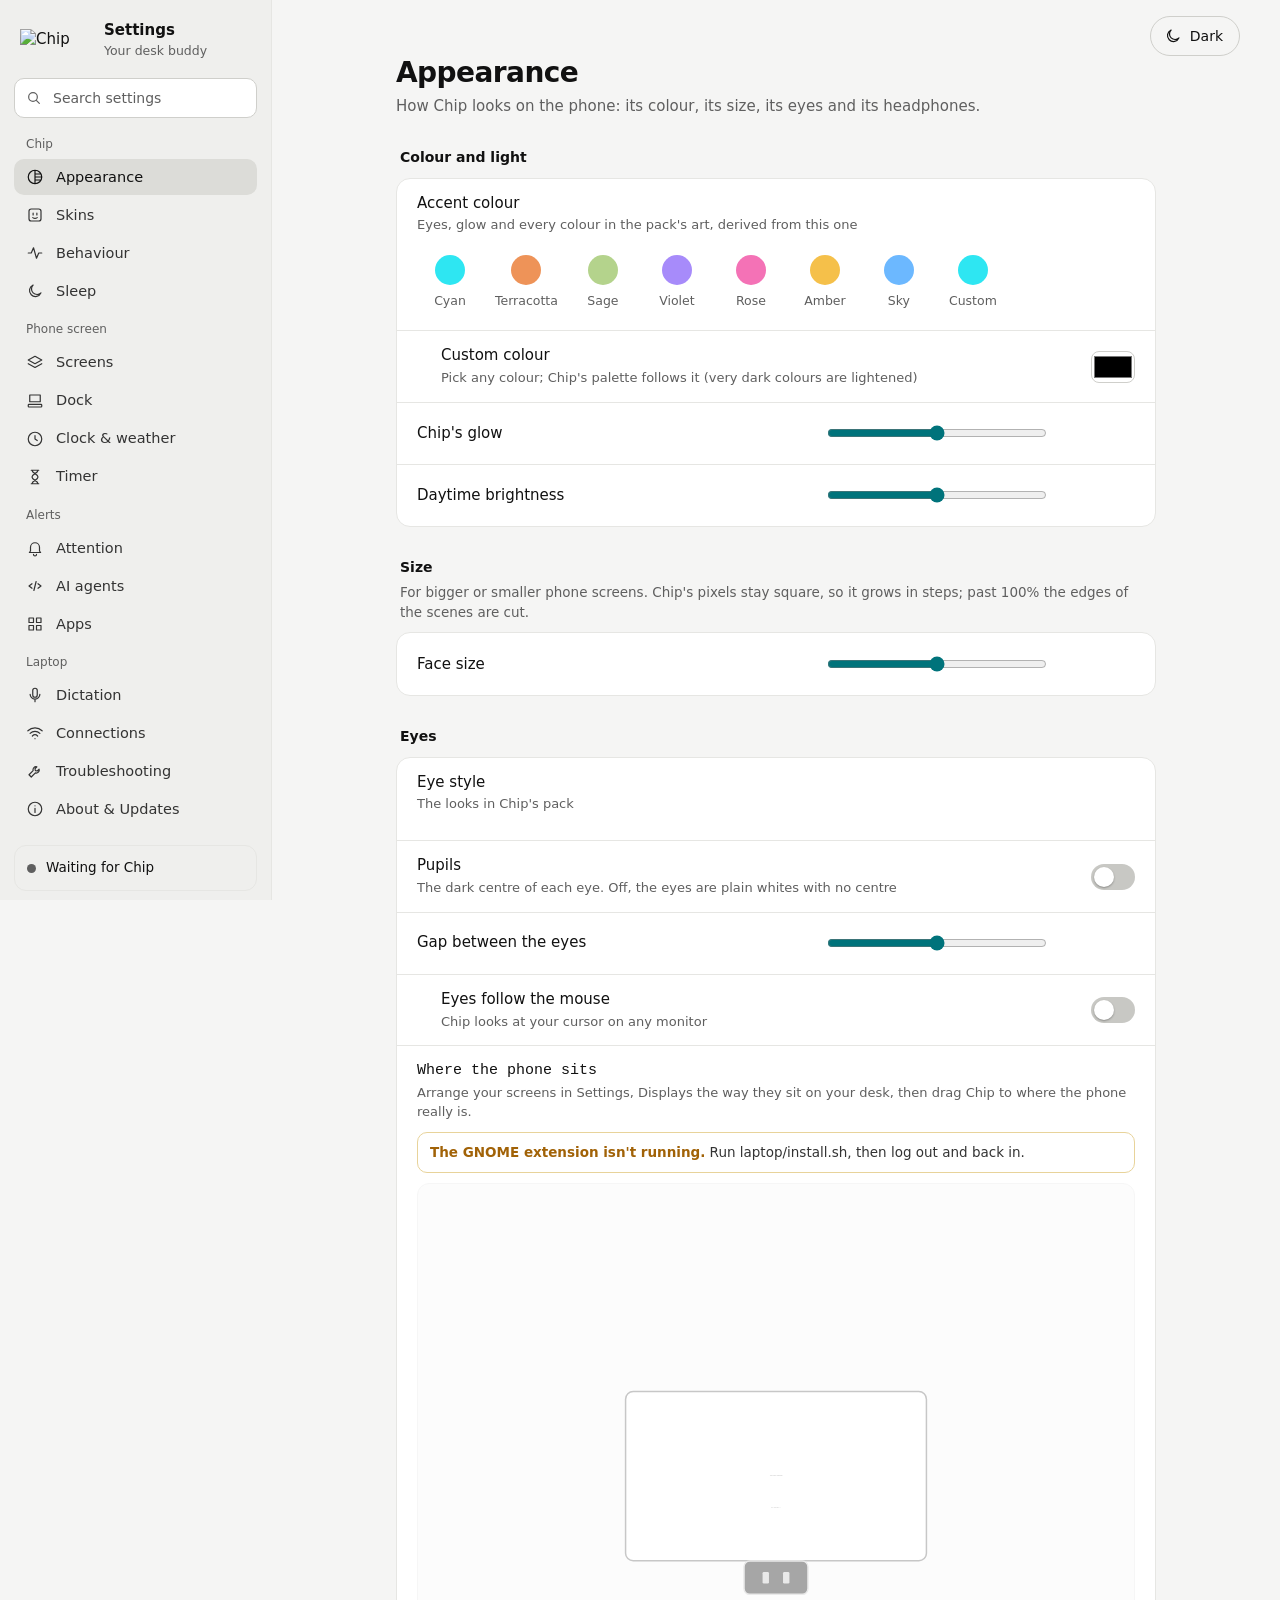
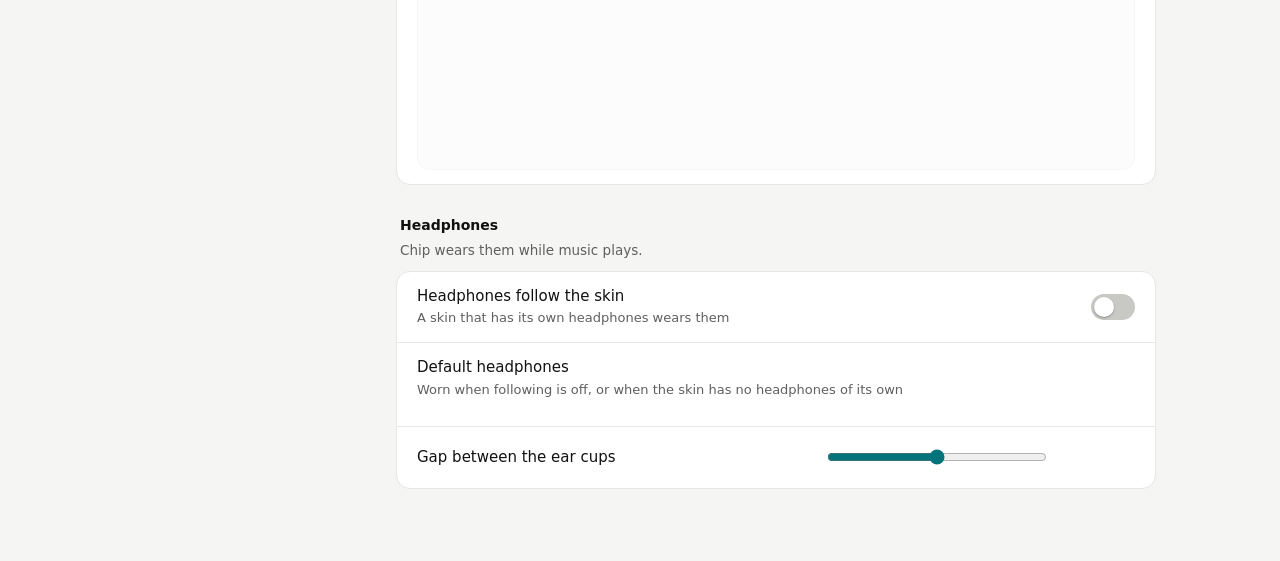
==== commit 2be81fa7: "One-page Chip manual per OS, download button on Connections, About and updates - docs/manual: manual" ====
--- a/laptop/dashboard.html
+++ b/laptop/dashboard.html
@@ -99,6 +99,10 @@
 .phead p { margin: 6px 0 0; max-width: 640px; color: var(--muted); }
 
 /* ---------- groups: a heading over a boxed list of rows */
+details.fold { border: 1px solid var(--line); border-radius: 14px; }
+details.fold > summary { display: flex; flex-direction: column; gap: 2px; padding: 14px 20px; }
+details.fold > summary small { color: var(--muted); font-size: 13px; }
+details.fold > .foldbody { display: flex; flex-direction: column; gap: 22px; padding: 4px 16px 18px; }
 .grp { display: flex; flex-direction: column; gap: 10px; }
 .grp > h2 { margin: 0; padding: 0 4px; font-size: 14px; font-weight: 600; }
 .grp > .gnote { margin: -4px 0 0; padding: 0 4px; font-size: 13.5px; color: var(--muted); }
@@ -162,6 +166,13 @@
 .lbl { display: block; font-weight: 500; font-size: 15px; }
 .sublbl { display: block; color: var(--muted); font-size: 13px; margin-top: 2px; }
 .blk { display: flex; flex-direction: column; gap: 12px; }
+.manual { display: flex; align-items: center; gap: 16px; flex-wrap: wrap; padding: 16px 18px; border-radius: 12px;
+          border: 1px solid var(--accent); background: var(--accent-soft); }
+.manual .txt { flex: 1 1 260px; }
+.manual .txt b { display: block; font-size: 15px; margin-bottom: 3px; }
+.manual .txt small { display: block; }
+.chip.manbtn { min-height: 44px; padding: 8px 20px; font-size: 15px; font-weight: 600; gap: 0; background: var(--accent);
+               border-color: var(--accent); color: var(--knob-on); }
 .line { display: flex; flex-wrap: wrap; gap: 8px; align-items: center; }
 .line > input { flex: 1 1 220px; }
 .line > label { flex: none; width: 80px; color: var(--soft); font-size: 13.5px; }
@@ -564,7 +575,11 @@
     `<details id="conn-ready">${summary("Get the phone ready to connect", "Steps on the phone, before you switch to it")}<div class="body">` +
     `<ol><li>Same Wi-Fi as the laptop.</li><li>Open Termux (Chip starts by itself), or type <code>chip-start</code>.</li>` +
     `<li>Leave Termux in the background, and set the battery to Unrestricted.</li><li>Press <b>Switch to this phone</b> (or Reconnect).</li></ol>` +
-    `<p class="hint">If it says “key mismatch”, Termux was reset on that phone: use <b>Pair again</b>.</p></div></details>`;
+    `<p class="hint">If it says “key mismatch”, Termux was reset on that phone: use <b>Pair again</b>.</p></div></details>` +
+    `<details id="conn-rep">${summary("Add phone", "Pair another phone with this laptop")}<div class="body">` +
+    `<p class="hint">The new phone is trusted only after you type the code it shows. Do this on your home Wi-Fi.</p>` +
+    `<div id="conn-forget"><button class="chip danger" id="conn-forget-btn">Disconnect this phone…</button></div><div id="conn-ask" hidden></div>` +
+    `<div id="conn-wiz"></div></div></details>`;
   const CONN_PC = `<div class="blk" id="conn-pc"><div class="acts"><button class="chip" id="pc-restart">Restart Chip on the phone</button>` +
     `<button class="chip danger" id="pc-stop">Stop Chip on the phone…</button></div>` +
     `<p class="hint" id="pc-off" hidden>The phone isn't connected, so these can't reach it. Open Termux on the phone (or press Reconnect above).</p>` +
@@ -573,13 +588,20 @@
     `<small>Needs the Termux:Boot app. Off: Chip starts when you open Termux (or type <code>chip-start</code>).</small></span>` +
     `<input type="checkbox" class="sw" id="pc-auto" disabled></label>` +
     `<p class="hint">On the phone itself, in Termux: <code>chip-restart</code> restarts Chip, <code>chip-stop</code> stops it and the connection, <code>chip-start</code> starts it again.</p></div>`;
+  // the one-page manual for this laptop's OS (GET /manual.pdf): the commands for when the dashboard can't open
+  let MAN_OS = "PDF";  // set from GET /bridge (loadBridge): the bridge serves this OS's manual
+  const MANUAL_BTN = () => `<a class="chip manbtn" href="/manual.pdf" download>Download the manual (<span class="man-os">${MAN_OS}</span>)</a>`;
+  const manualBox = (title, text) => `<div class="manual"><span class="txt"><b>${title}</b><small>${text}</small></span>${MANUAL_BTN()}</div>`;
+  const CONN_MANUAL = manualBox("Chip's manual: keep a copy",
+    "One page of commands to copy and paste. You need it when this dashboard can't open: after you stop Chip or switch off start-at-login, after a reboot, or to set Chip up again and start over.");
   const CONN_LAPTOP = `<div class="blk" id="conn-laptop"><div class="acts"><button class="chip" id="lp-restart">Restart Chip</button>` +
     `<button class="chip danger" id="lp-stop">Stop Chip…</button></div>` +
     `<div id="lp-ask" hidden></div><p class="hint" id="lp-msg" hidden></p>` +
     `<label class="auto"><span class="txt"><b>Start Chip when the laptop starts</b>` +
     `<small id="lp-auto-sub">Off: Chip runs only after you start it by hand.</small></span>` +
     `<input type="checkbox" class="sw" id="lp-auto" disabled></label>` +
-    `<p class="hint">This dashboard is part of Chip, so it closes while Chip is stopped. To start Chip, in a terminal: <code id="lp-cmd">python3 laptop/chip.py start</code></p></div>`;
+    `<p class="hint">This dashboard is part of Chip, so it closes while Chip is stopped. To start Chip, in a terminal: <code id="lp-cmd">python3 laptop/chip.py start</code></p>` +
+    `<div id="lp-manual" hidden>${manualBox("Chip won't start after a reboot", "This dashboard won't open until you start Chip yourself. Download the manual now: it has the command to start Chip, and to switch this back on.")}</div></div>`;
   const CONN_NETS = `<div class="row netrow sub" data-needs="linkHomeOnly"><span class="txt"><b>Home networks</b>` +
     `<small>Chip only connects (and only scans) on these. “wired” means a cable. Up to 10.</small></span>` +
     `<div class="nets" id="conn-nets"></div></div>`;
@@ -613,11 +635,8 @@
   const CONN_END = `<details id="conn-adv">${summary("Phone's ssh port", "Only change it if you moved sshd in Termux")}<div class="body">` +
     `<p class="warnbox"><b>Careful.</b> A wrong port stops the tunnel, and nothing here can fix it from the phone. Use the port you gave <code>sshd -p</code>, from 1024 to 65535.</p>` +
     `<div class="line"><label for="conn-port">Port</label><input type="number" class="field" id="conn-port" min="1024" max="65535" step="1" inputmode="numeric">` +
-    `<button class="chip" id="conn-port-save">Save</button></div></div></details>` +
-    `<details id="conn-rep">${summary("Add phone", "Pair another phone with this laptop")}<div class="body">` +
-    `<p class="hint">The new phone is trusted only after you type the code it shows. Do this on your home Wi-Fi.</p>` +
-    `<div id="conn-forget"><button class="chip danger" id="conn-forget-btn">Disconnect this phone…</button></div><div id="conn-ask" hidden></div>` +
-    `<div id="conn-wiz"></div></div></details>`;
+    `<button class="chip" id="conn-port-save">Save</button></div></div></details>`;
+
   const THEME_HTML = `<div class="row choice"><span class="txt"><b>Theme</b><small>Pitch black or light, for this page only. Chip's face on the phone is not affected</small></span>` +
     `<div class="pick" id="theme-pick" role="group" aria-label="Theme"><button class="chip" data-theme-pick="system">System</button>` +
     `<button class="chip" data-theme-pick="light">Light</button><button class="chip" data-theme-pick="dark">Dark</button></div></div>`;
@@ -817,8 +836,10 @@
     ] },
     { id: "connections", nav: "Laptop", title: "Connections", cls: "conn",
       desc: "The Wi-Fi link between this laptop and the phone. Everything goes over an ssh tunnel, and these settings can only be changed on this page.", groups: [
+      { title: "Manual", rows: [raw(CONN_MANUAL)] },
+      { title: "Status", rows: [raw(CONN_TOP)] },
       { title: "Your phones", rows: [raw(CONN_PHONES)] },
-      { title: "Status", rows: [raw(CONN_TOP)] },
+      { fold: "Advanced", note: "Everything else about the link, for when you want to look around.", groups: [
       { title: "Chip on the phone", rows: [raw(CONN_PC)] },
       { title: "This laptop", rows: [raw(CONN_LAPTOP)] },
       { title: "This phone", rows: [
@@ -832,7 +853,8 @@
         range("linkKeepAlive", "Keep-alive", 5, 60, 5, "sec"),
         range("linkRetry", "Retry every", 5, 60, 5, "sec"),
       ] },
-      { title: "Advanced", rows: [raw(CONN_END)] },
+      { title: "Phone's ssh port", rows: [raw(CONN_END)] },
+      ] },
     ] },
     { id: "troubleshoot", nav: "Laptop", title: "Troubleshooting", desc: "Every error Chip can show and how to fix it yourself. Tap a problem to open its fix. Or use the search box on the left.", groups: [
       { title: "Check everything at once", rows: [raw(`<div class="row"><span class="txt"><b>Run the doctor</b><small>Checks the laptop, the Wi-Fi link and Termux, and prints a fix next to every failed check</small></span><a class="chip" href="#connections">Open Connections</a></div>`)] },
@@ -843,7 +865,7 @@
         raw(TS("Screen brightness never changes", "Brightness slider has no effect on the phone", `Only on a phone that is Chip's own screen: <b>Settings, Apps, Termux:API, Modify system settings</b>, allow it. On a personal phone, Chip never changes brightness on purpose (see Connections, Personal phone).`)),
         raw(TS("Setup script says \u201cTermux:API did not answer\u201d", "The check at the end of setup.sh timed out", `The first call starts the app and can be slow. Open Termux:API, set battery to Unrestricted, run <code>termux-battery-status</code> until it answers, then run setup again.`)),
         raw(TS("PulseAudio isn't running, or alert sounds and the mic are silent", "Sounds, mic and dictation dead after a reboot", `In Termux: <code>pkg install pulseaudio</code>. Chip clears a stale PulseAudio pid file by itself on the next dictation or alert. If it still fails, run <code>pkill pulseaudio</code> in Termux and try again.`)),
-        raw(TS("Chip doesn't start after a reboot (laptop start-at-login is off)", "The dashboard doesn't open after you log in", `You switched off <b>Start Chip when the laptop starts</b> (This laptop card). Start it by hand: <code>python3 laptop/chip.py start</code> (Windows: <code>py -3 laptop\\chip.py start</code>), or switch it back on with <code>python3 laptop/chip.py autostart on</code>.`)),
+        raw(TS("Chip doesn't start after a reboot (laptop start-at-login is off)", "The dashboard doesn't open after you log in", `You switched off <b>Start Chip when the laptop starts</b> (This laptop card). The manual (<b>Download the manual</b> at the top of Connections, or <code>docs/manual/</code> in the Chip folder) has every command. Start it by hand: <code>python3 laptop/chip.py start</code> (Windows: <code>py -3 laptop\\chip.py start</code>), or switch it back on with <code>python3 laptop/chip.py autostart on</code>.`)),
         raw(TS("Chip doesn't start by itself after a phone reboot", "Face stays blank until Termux is opened", `Open Termux (it starts Chip), or for an always-on phone install <b>Termux:Boot</b> from F-Droid, open it once, then run <code>./deploy.sh</code> on the laptop.`)),
         raw(TS("Permission prompts to grant", "What Chip needs from Android", `Termux: Microphone (dictation), Notifications allowed, Battery Unrestricted. Termux:API: Battery Unrestricted, and Modify system settings only for brightness control. Chip never grants these for you.`)),
       ] },
@@ -884,7 +906,7 @@
         raw(TS("Something else is wrong", "No error on screen", `Press <b>Doctor</b> on the Connections page, or run <code>python3 -I laptop/doctor.py</code>. It checks the laptop, the Wi-Fi link and Termux, and prints a fix next to every failed check.`)),
       ] },
     ] },
-    { id: "about", nav: "Laptop", title: "About", desc: "Who made Chip, updates, where your settings live, and how to start over.", groups: [
+    { id: "about", nav: "Laptop", title: "About & Updates", desc: "Who made Chip, updates, where your settings live, and how to start over.", groups: [
       { title: "Made by", rows: [raw(AUTHOR_HTML)] },
       { title: "Updates", rows: [
         sw("updateCheck", "Check for updates", "Once a day the laptop asks GitHub for the latest version of Chip. Nothing about you is sent"),
@@ -926,10 +948,10 @@
   }
   $("#pages").innerHTML = PAGES.map((p) => `<section class="page${p.cls ? " " + p.cls : ""}" id="page-${p.id}" data-page="${p.id}" aria-labelledby="h-${p.id}" hidden>` +
     `<header class="phead"><h1 id="h-${p.id}">${esc(p.title)}</h1><p>${esc(p.desc)}</p></header>` +
-    p.groups.map((g) => `<section class="grp"${g.needs ? ` data-needs="${g.needs}"` : ""}${g.attrs || ""}>` +
+    p.groups.map(function grp(g) { if (g.fold) return `<details class="fold"><summary><b>${esc(g.fold)}</b><small>${esc(g.note)}</small><span class="chev"></span></summary><div class="foldbody">${g.groups.map(grp).join("")}</div></details>`; return `<section class="grp"${g.needs ? ` data-needs="${g.needs}"` : ""}${g.attrs || ""}>` +
       (g.title ? `<h2>${esc(g.title)}</h2>` : "") + (g.note ? `<p class="gnote">${esc(g.note)}</p>` : "") +
       (g.needs ? `<p class="blocked">${g.blocked}</p>` : "") +
-      `<div class="panel">${g.rows.map(rowHTML).join("")}</div></section>`).join("") + `</section>`).join("");
+      `<div class="panel">${g.rows.map(rowHTML).join("")}</div></section>`;}).join("") + `</section>`).join("");
   const NAV = [...new Set(PAGES.map((p) => p.nav))];
   $("#nav").innerHTML = NAV.map((n) => `<div class="navgrp"><span class="navlabel">${esc(n)}</span>` +
     PAGES.filter((p) => p.nav === n).map((p) => `<a class="nav" href="#${p.id}" data-page="${p.id}">` +
@@ -2045,6 +2067,9 @@
     $("#lp-cmd").textContent = r.startCommand;
     const sw = $("#lp-auto");
     sw.checked = r.autostart === true; sw.disabled = r.autostart === null;
+    $("#lp-manual").hidden = r.autostart !== false;
+    MAN_OS = { windows: "Windows", macos: "macOS", linux: "Linux" }[r.os] || "Linux";
+    document.querySelectorAll(".man-os").forEach((e) => { e.textContent = MAN_OS; });
     if (r.autostart === null) $("#lp-auto-sub").textContent = "Chip isn't set up to start by itself here: run the installer (install.sh or install.py).";
   }
   const startCmd = () => (bridgeInfo && bridgeInfo.startCommand) || "python3 laptop/chip.py start";
@@ -2185,6 +2210,7 @@
       h = `<p class="step"><b style="color:var(--good)">✓ Paired with ${esc(r.ip)}</b><br><small>Key ${esc(shortFp(r.fingerprint))}</small></p>` +
         `<p class="step">${r.deploy.ok ? "Chip's files were sent to the new phone." : "The key is pinned, but sending Chip's files failed. Run ./deploy.sh on the laptop:"}</p>` +
         (r.deploy.ok ? PHONE_FACE : `<pre>${esc((r.deploy.lines || []).join("\n"))}</pre>`) +
+        manualBox("If you close Chip and want to start over", "Download the manual: it shows how to start Chip again on this laptop and on the phone, without this dashboard.") +
         `<div class="acts"><button class="chip go" id="wiz-done">Done</button></div>`;
     } else if (!p.active) {
       h = (p.expired ? `<p class="hint">The last pairing ran out of time.</p>` : "") + PHONE_PREP +
